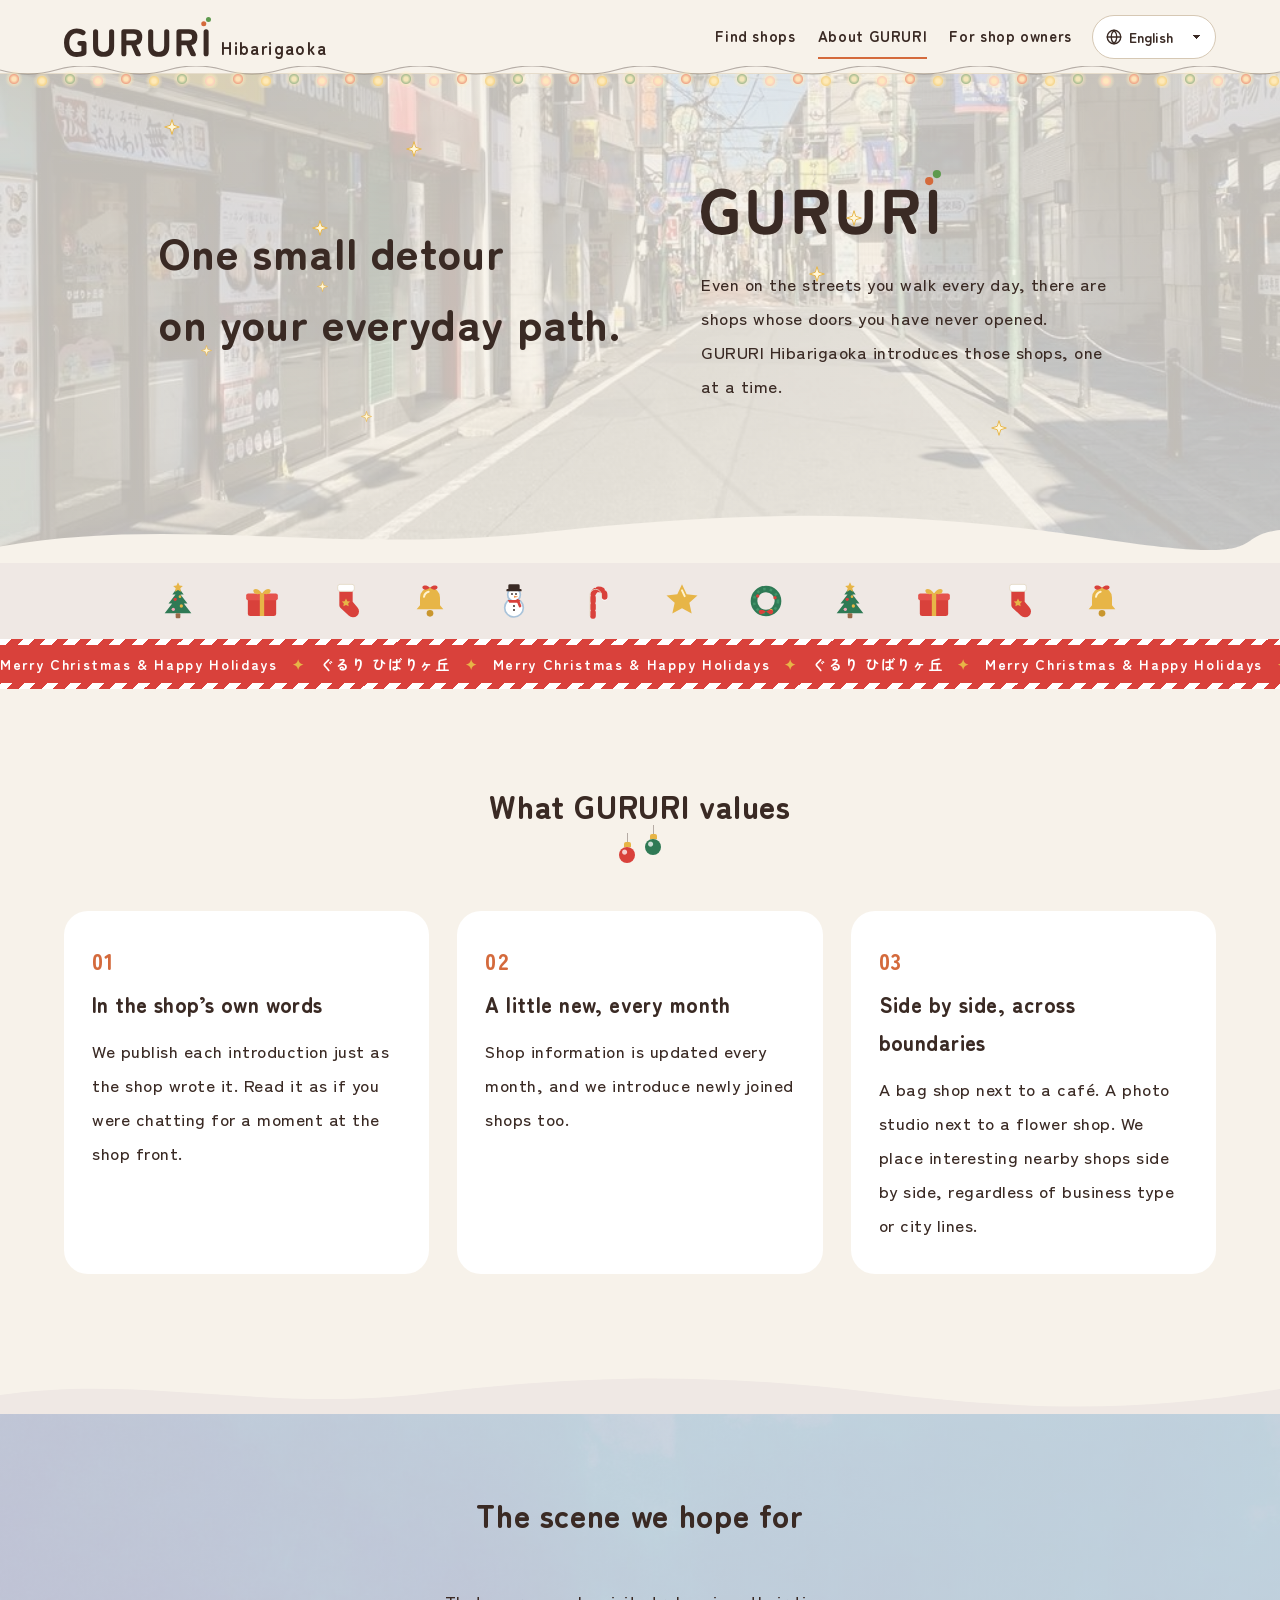
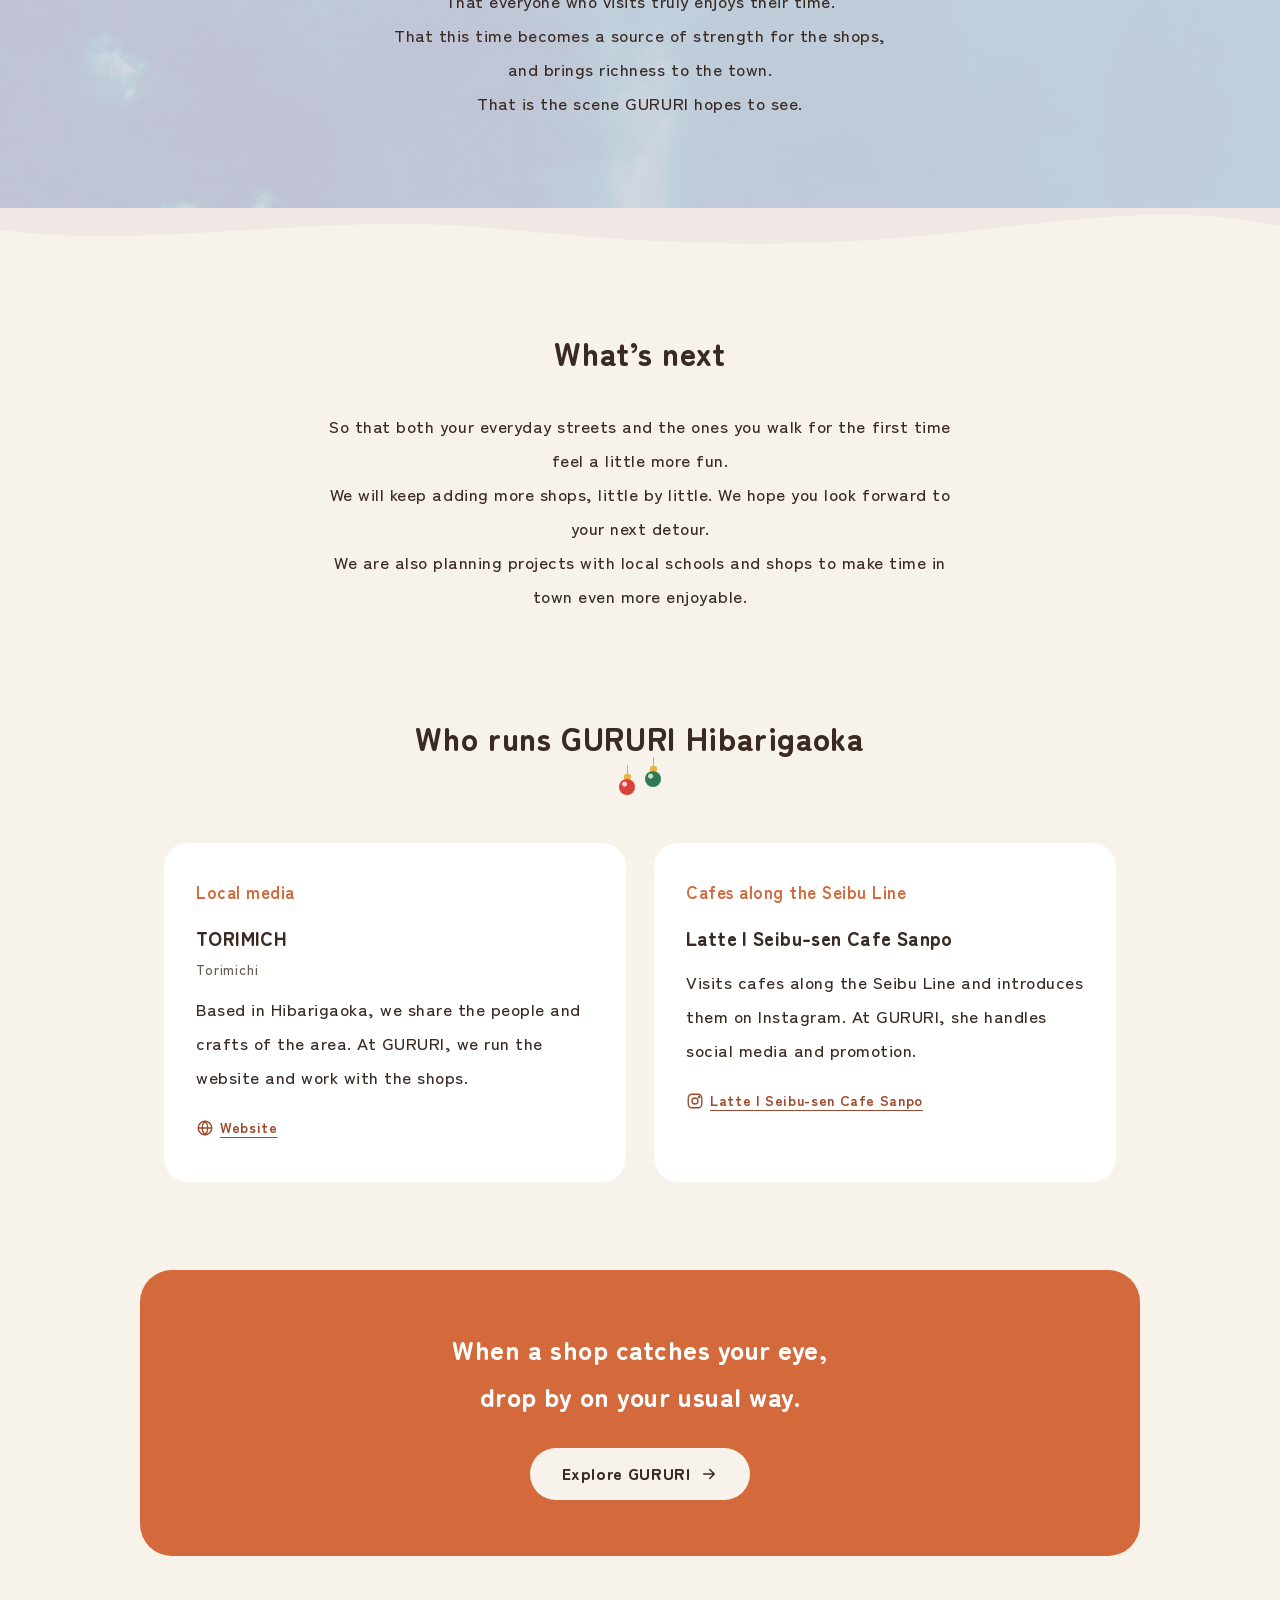
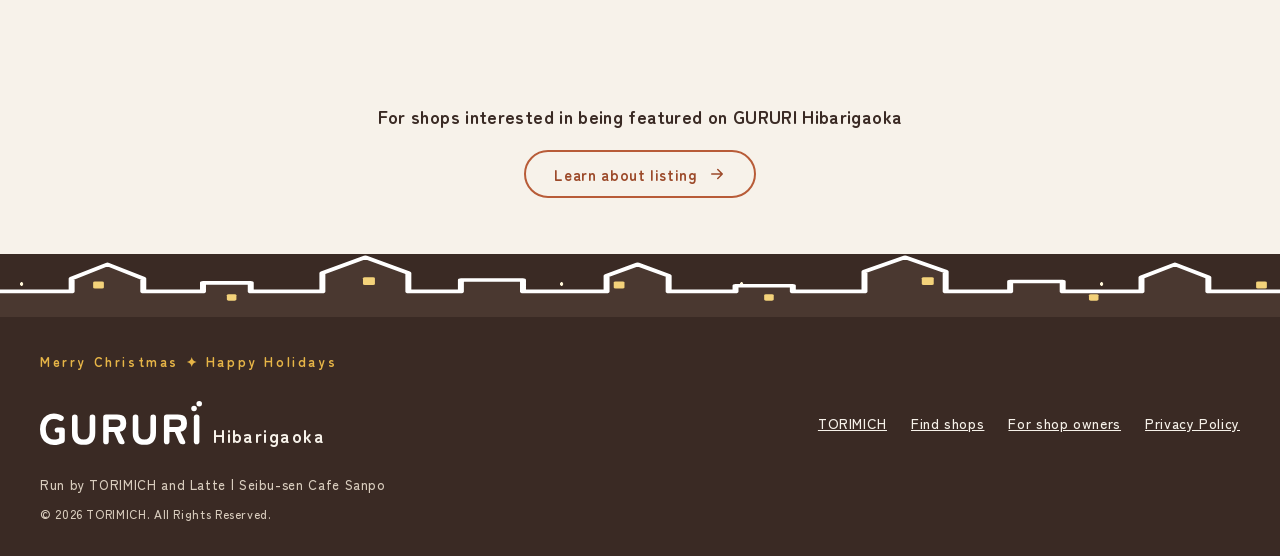
==== concept.html @ f91e66fd "Add files via upload" ====
<!doctype html>
<html lang="ja">
<head>
  <!-- Google tag (gtag.js) -->
<script async src="https://www.googletagmanager.com/gtag/js?id=G-QMFMTQ6WGR"></script>
<script>
  window.dataLayer = window.dataLayer || [];
  function gtag(){dataLayer.push(arguments);}
  gtag('js', new Date());
  gtag('config', 'G-QMFMTQ6WGR');
</script>
<meta charset="utf-8">
<meta name="viewport" content="width=device-width, initial-scale=1">
<title>ぐるりについて｜ぐるり ひばりヶ丘</title>
<meta name="description" content="毎日通る道にも、まだ扉を開けたことのないお店があります。ぐるりは、そんなお店をひとつずつ紹介しているページです。">
<meta property="og:title" content="ぐるりについて｜ぐるり ひばりヶ丘">
<meta property="og:description" content="毎日通る道にも、まだ扉を開けたことのないお店があります。ぐるりは、そんなお店をひとつずつ紹介しているページです。">
<meta property="og:type" content="website">
<link rel="canonical" href="https://gururi.torimich.com/concept.html">
<meta property="og:url" content="https://gururi.torimich.com/concept.html">
<meta property="og:site_name" content="ぐるり ひばりヶ丘">
<link rel="icon" href="favicon.ico" sizes="any">
<link rel="icon" href="assets/icons/icon.svg" type="image/svg+xml">
<link rel="apple-touch-icon" href="apple-touch-icon.png">
<link rel="manifest" href="site.webmanifest">
<meta name="theme-color" content="#F7F2EA">
<meta name="apple-mobile-web-app-title" content="ぐるり">
<link rel="preconnect" href="https://fonts.googleapis.com">
<link rel="preconnect" href="https://fonts.gstatic.com" crossorigin>
<link rel="stylesheet" href="https://fonts.googleapis.com/css2?family=Zen+Maru+Gothic:wght@500;700;900&family=Zen+Kaku+Gothic+New:wght@400;500;700&display=swap">
<link rel="stylesheet" href="style.css?v=20261123f">
<link rel="stylesheet" href="season.css?v=20261123f">
</head>
<body data-page="concept">

<header class="hd">
<div class="hd-in">
<a class="brand" href="index.html"><img src="assets/logo.svg" data-logo="color" alt="ぐるり ひばりヶ丘" data-i18n-alt="brand" width="84" height="40"><span class="brand-area" aria-hidden="true" data-i18n="brand.area">ひばりヶ丘</span></a>
<nav class="nav" aria-label="ぐるりのメニュー" data-i18n-aria="nav.menu">
<a href="index.html" data-i18n="nav.shops">お店をさがす</a>
<a href="concept.html" aria-current="page" data-i18n="nav.about">ぐるりについて</a>
<a href="#" data-link="wazanohito" data-waza data-i18n="nav.waza">わざのひと</a>
<a href="join.html" data-i18n="nav.join">掲載について</a>
</nav>
<label class="lang"><svg viewBox="0 0 24 24" fill="none" stroke="currentColor" stroke-width="1.8" stroke-linecap="round" stroke-linejoin="round" aria-hidden="true"><circle cx="12" cy="12" r="9"/><path d="M3 12h18M12 3c2.5 2.6 3.8 5.6 3.8 9s-1.3 6.4-3.8 9c-2.5-2.6-3.8-5.6-3.8-9S9.5 5.6 12 3z"/></svg><span class="sr-only" data-i18n="lang.label">言語</span><select class="lang-select"><option value="ja">日本語</option></select></label>
</div>
</header>

<main>
<section class="c-hero" aria-labelledby="c-hero-title">
<div class="c-hero-in">
<h1 id="c-hero-title" class="vert vert-sp" data-i18n="c.hero">いつもの道に、<br>寄り道をひとつ。</h1>
<div class="c-lead">
<img src="assets/logo.svg" data-logo="color" alt="ぐるり ひばりヶ丘" data-i18n-alt="brand" width="240" height="115">
<p data-i18n="c.lead1">毎日通る道にも、<wbr>まだ扉を開けたことのない<wbr>お店があります。</p>
<p data-i18n="c.lead2"><span class="nw">ぐるり ひばりヶ丘は、</span><wbr>そんなお店を<wbr>ひとつずつ<wbr>紹介している<wbr>ページです。</p>
</div>
</div>
<svg class="hills" aria-hidden="true" viewBox="0 0 1440 160" preserveAspectRatio="none"><path d="M0,138 C200,96 380,150 620,118 S1040,92 1240,128 1380,124 1440,116 L1440,160 L0,160 Z" fill="#F7F2EA"/></svg>
</section>

<div class="strip" aria-hidden="true"><div>
<svg viewBox="0 0 24 24" fill="none" stroke="#9C7F6B" stroke-width="1.3" stroke-linecap="round" stroke-linejoin="round"><path d="M4 11.5C4 7.5 7.6 5 12 5s8 2.5 8 6.5c0 1.1-.7 2-1.6 2.3V19H5.6v-5.2C4.7 13.5 4 12.6 4 11.5z"/></svg>
<svg viewBox="0 0 24 24" fill="none" stroke="#9C7F6B" stroke-width="1.3" stroke-linecap="round" stroke-linejoin="round"><path d="M4 10h12v4a5 5 0 0 1-5 5H9a5 5 0 0 1-5-5z"/><path d="M16 11h1.5a2.5 2.5 0 0 1 0 5H16"/></svg>
<svg viewBox="0 0 24 24" fill="none" stroke="#9C7F6B" stroke-width="1.3" stroke-linecap="round" stroke-linejoin="round"><path d="M5 9h14l-1.2 11H6.2z"/><path d="M9 9V7a3 3 0 0 1 6 0v2"/></svg>
<svg viewBox="0 0 24 24" fill="none" stroke="#9C7F6B" stroke-width="1.3" stroke-linecap="round" stroke-linejoin="round"><circle cx="12" cy="9" r="2.2"/><path d="M12 11.3V21"/><path d="M12 17c-1.8-.2-3.2-1.2-3.6-2.6 1.8 0 3.2.9 3.6 2.6z"/></svg>
<svg viewBox="0 0 24 24" fill="none" stroke="#9C7F6B" stroke-width="1.3" stroke-linecap="round" stroke-linejoin="round"><path d="M3.5 11h17c0 4.4-3.8 8-8.5 8s-8.5-3.6-8.5-8z"/><path d="M9 21h6"/></svg>
<svg viewBox="0 0 24 24" fill="none" stroke="#9C7F6B" stroke-width="1.3" stroke-linecap="round" stroke-linejoin="round"><rect x="3" y="7.5" width="18" height="12" rx="3"/><circle cx="12" cy="13.5" r="3.5"/></svg>
<svg viewBox="0 0 24 24" fill="none" stroke="#9C7F6B" stroke-width="1.3" stroke-linecap="round" stroke-linejoin="round"><path d="M14 4l6 6-9 9H5v-6z"/><path d="M12 6l6 6"/></svg>
<svg viewBox="0 0 24 24" fill="none" stroke="#9C7F6B" stroke-width="1.3" stroke-linecap="round" stroke-linejoin="round"><path d="M4 11l8-7 8 7v9H4z"/><path d="M10 20v-5h4v5"/></svg>
<svg viewBox="0 0 24 24" fill="none" stroke="#9C7F6B" stroke-width="1.3" stroke-linecap="round" stroke-linejoin="round"><path d="M4 11.5C4 7.5 7.6 5 12 5s8 2.5 8 6.5c0 1.1-.7 2-1.6 2.3V19H5.6v-5.2C4.7 13.5 4 12.6 4 11.5z"/></svg>
<svg viewBox="0 0 24 24" fill="none" stroke="#9C7F6B" stroke-width="1.3" stroke-linecap="round" stroke-linejoin="round"><path d="M4 10h12v4a5 5 0 0 1-5 5H9a5 5 0 0 1-5-5z"/><path d="M16 11h1.5a2.5 2.5 0 0 1 0 5H16"/></svg>
<svg viewBox="0 0 24 24" fill="none" stroke="#9C7F6B" stroke-width="1.3" stroke-linecap="round" stroke-linejoin="round"><path d="M5 9h14l-1.2 11H6.2z"/><path d="M9 9V7a3 3 0 0 1 6 0v2"/></svg>
<svg viewBox="0 0 24 24" fill="none" stroke="#9C7F6B" stroke-width="1.3" stroke-linecap="round" stroke-linejoin="round"><circle cx="12" cy="9" r="2.2"/><path d="M12 11.3V21"/></svg>
</div></div>

<section class="values" aria-labelledby="values-title">
<h2 id="values-title" class="sec-title" data-i18n="c.values">ぐるりが<wbr>大切にしていること</h2>
<p class="dots" aria-hidden="true"><span style="background:#D46A3C"></span><span style="background:#5E9A4E;margin-top:-8px"></span></p>
<div class="vgrid">
<article class="vcard">
<div class="vcard-body"><b class="vnum">01</b><h3 data-i18n="v1.h">お店の方の言葉で</h3><p data-i18n="v1.p">紹介文は、<wbr>お店の方からいただいた<wbr>言葉をそのまま<wbr>載せています。<wbr>店先で<wbr>少しお話を<wbr>聞くような<wbr>気持ちで、<wbr>読んでみてください。</p></div>
</article>
<article class="vcard">
<div class="vcard-body"><b class="vnum">02</b><h3 data-i18n="v2.h">毎月、すこしずつ新しく</h3><p data-i18n="v2.p">お店の情報は<wbr>毎月更新し、<wbr>あたらしく<wbr>加わったお店も<wbr>ご紹介しています。</p></div>
</article>
<article class="vcard">
<div class="vcard-body"><b class="vnum">03</b><h3 data-i18n="v3.h">垣根をこえて、となりに</h3><p data-i18n="v3.p">カフェのとなりに、<wbr>かばん屋さん。<br>花屋さんのとなりに、<wbr>フォトスタジオ。<br>業種や市の<wbr>境目にとらわれず、<br>近くの気になるお店を<wbr>並べています。</p></div>
</article>
</div>
</section>

<svg class="wave" aria-hidden="true" viewBox="0 0 1440 60" preserveAspectRatio="none"><path d="M0,34 C160,6 300,58 480,32 S800,4 980,30 1280,58 1440,26 L1440,60 L0,60 Z" fill="#EFE8E4"/></svg>
<section class="view" aria-labelledby="view-title">
<div class="view-in">
<div class="view-tx vert vert-sp">
<p data-i18n="view.p1">訪れた方が、<wbr>心から楽しんでくださること。</p>
<p data-i18n="view.p2">その時間が、<wbr>お店の力になり、</p>
<p data-i18n="view.p3">まちの潤いに<wbr>つながっていくこと。</p>
<p data-i18n="view.p4">ぐるりが<wbr>目指しているのは、<wbr>そんな景色です。</p>
</div>
<h2 id="view-title" class="vert vert-sp" data-i18n="view.h">目指している景色</h2>
</div>
</section>
<svg class="wave" aria-hidden="true" viewBox="0 0 1440 60" preserveAspectRatio="none" style="background:#EFE8E4"><path d="M0,30 C180,58 360,4 560,28 S900,58 1100,30 1340,4 1440,24 L1440,60 L0,60 Z" fill="#F7F2EA"/></svg>

<section class="next" aria-labelledby="next-title">
<h2 id="next-title" class="sec-title" data-i18n="next.h">これから</h2>
<div class="next-tx">
<p data-i18n="next.p1">いつもの道も、<wbr>はじめての道も、<wbr>ちょっと<wbr>楽しくなるように。</p>
<p data-i18n="next.p2">載っているお店は、<wbr>これからも<wbr>少しずつ<wbr>増えていきます。<wbr>次の寄り道を、<wbr>楽しみに<wbr>していてください。</p>
<p data-i18n="next.p3">地域の学校や<wbr>お店と一緒に、<wbr>まちで過ごす時間が<wbr>もっと楽しくなる<wbr>企画も<wbr>考えています。</p>
</div>
</section>

<section class="team" aria-labelledby="team-title">
<h2 id="team-title" class="sec-title" data-i18n="team.h"><span class="nw">ぐるり ひばりヶ丘の</span><span class="nw">運営者</span></h2>
<p class="dots" aria-hidden="true"><span style="background:#D46A3C"></span><span style="background:#5E9A4E;margin-top:-8px"></span></p>
<div class="tgrid">
<article class="tcard">
<div class="t-body">
<p class="t-role" data-i18n="team.t.role">地域メディア</p>
<h3><span data-i18n="team.t.name">TORIMICH</span><span class="t-sub" data-i18n="team.t.sub">通り道</span></h3>
<p data-i18n="team.t.p">ひばりヶ丘を<wbr>拠点に、<wbr>地域の人と技を<wbr>伝えています。<wbr>ぐるりでは、<wbr>ウェブページの運営と<wbr>お店とのやりとりを<wbr>担当しています。</p>
<a class="t-link" href="#" data-link="torimichHome" target="_blank" rel="noopener"><svg viewBox="0 0 24 24" fill="none" stroke="currentColor" stroke-width="1.8" stroke-linecap="round" stroke-linejoin="round" aria-hidden="true"><circle cx="12" cy="12" r="9"/><path d="M3 12h18M12 3c2.5 2.6 3.8 5.6 3.8 9s-1.3 6.4-3.8 9c-2.5-2.6-3.8-5.6-3.8-9S9.5 5.6 12 3z"/></svg><span data-i18n="team.t.link">ウェブサイト</span></a>
</div>
</article>
<article class="tcard">
<div class="t-body">
<p class="t-role" data-i18n="team.l.role">西武線沿線のカフェ紹介</p>
<h3 data-i18n="team.l.name"><span class="nw">ラテさん｜</span><span class="nw">西武線カフェさんぽ</span></h3>
<p data-i18n="team.l.p">西武線沿線の<wbr>カフェを巡り、<wbr>Instagramで<wbr>紹介しています。<wbr>ぐるりでは、<wbr>SNSの運用と<wbr>広告を<wbr>担当しています。</p>
<a class="t-link" href="#" data-link="latteInstagram" target="_blank" rel="noopener"><svg viewBox="0 0 24 24" fill="none" stroke="currentColor" stroke-width="1.8" stroke-linecap="round" stroke-linejoin="round" aria-hidden="true"><rect x="3" y="3" width="18" height="18" rx="5"/><circle cx="12" cy="12" r="4"/><circle cx="17.5" cy="6.5" r=".8" fill="currentColor"/></svg><span data-i18n="team.l.link">ラテさん｜西武線カフェさんぽ</span></a>
</div>
</article>
</div>
</section>

<section class="cta" aria-labelledby="cta-title">
<div class="cta-in">
<h2 id="cta-title" data-i18n="cta.h">気になるお店が<wbr>見つかったら、<br>いつもの道の途中で、<wbr><span class="nw">ふらりと寄ってみてください。</span></h2>
<a class="btn btn-kinari" href="index.html"><span data-i18n="cta.btn">ぐるりを見る</span><svg viewBox="0 0 24 24" fill="none" stroke="currentColor" stroke-width="2" stroke-linecap="round" stroke-linejoin="round" aria-hidden="true"><path d="M5 12h14M13 6l6 6-6 6"/></svg></a>
</div>
</section>

<section class="band-waza solo" data-waza aria-labelledby="waza-title">
<div class="waza">
<div class="waza-ic"><img src="assets/wazanohito.png" alt="わざのひと" data-i18n-alt="nav.waza" width="120" height="120"></div>
<div class="waza-tx">
<h2 id="waza-title" data-i18n="waza.title">人と技に<wbr>目を向けたページ<br>わざのひと</h2>
<p data-i18n="waza.p">ぐるりは、<wbr>人と地域に<wbr>目を向けたページです。<wbr>人と技に<wbr><span class="nw">目を向けたページが、</span><wbr><span class="nw">「わざのひと」です。</span><wbr>ひとつの技に<wbr>向き合っている<wbr>方たちを、<wbr>その技とともに<wbr>紹介しています。</p>
</div>
<a class="btn" href="#" data-link="wazanohito"><span data-i18n="waza.btn">わざのひとを見る</span><svg viewBox="0 0 24 24" fill="none" stroke="currentColor" stroke-width="2" stroke-linecap="round" stroke-linejoin="round" aria-hidden="true"><path d="M5 12h14M13 6l6 6-6 6"/></svg></a>
</div>
</section>

<section class="spa" id="sp-a" aria-labelledby="sp-a-title" hidden></section>
<section class="join" aria-labelledby="join-title">
<h2 id="join-title" data-i18n="join.title"><span class="nw">ぐるり ひばりヶ丘への</span><span class="nw">掲載をご希望の</span><span class="nw">お店の方へ</span></h2>
<a class="btn btn-line" href="join.html"><span data-i18n="join.btn">掲載について見る</span><svg viewBox="0 0 24 24" fill="none" stroke="currentColor" stroke-width="2" stroke-linecap="round" stroke-linejoin="round" aria-hidden="true"><path d="M5 12h14M13 6l6 6-6 6"/></svg></a>
</section>
</main>

<footer class="ft">
<div class="ft-in">
<a class="ft-brand" href="#" data-totop aria-label="ページのいちばん上へ戻る" data-i18n-aria="ft.totop"><img src="assets/logo-white.svg" data-logo="white" alt="ぐるり ひばりヶ丘" data-i18n-alt="brand" width="92" height="44"><span class="brand-area" aria-hidden="true" data-i18n="brand.area">ひばりヶ丘</span></a>
<nav aria-label="フッター" data-i18n-aria="nav.footer">
<a href="#" data-link="torimichHome" data-i18n="nav.torimich">通り道（TORIMICH）</a>
<a href="index.html" data-i18n="nav.shops">お店をさがす</a>
<a href="join.html" data-i18n="nav.join">掲載について</a>
<a href="privacy.html" data-i18n="nav.privacy">プライバシーポリシー</a>
</nav>
</div>
<p class="ft-op" data-i18n="ft.op">運営：<span class="nw">TORIMICH（通り道）</span>・<span class="nw">ラテさん｜</span><span class="nw">西武線カフェさんぽ</span></p>
<small>© 2026 TORIMICH. All Rights Reserved.</small>
</footer>

<script src="config.js?v=20261123f"></script>
<script src="i18n.js?v=20261123f"></script>
<script src="app.js?v=20261123f"></script>
<script src="season.js?v=20261123f"></script>
</body>
</html>
---- style.css ----
:root{
  --ink:#3A2A24; --sub:#6B5A50; --kinari:#F7F2EA; --beige:#EFE8E4; --line:#E6DCCB;
  --orange:#D46A3C; --green:#5E9A4E; --terra:#B85C38; --terra-dk:#9C4A2A;
  --mint:#E2EEDC; --sky:#CFE3EE;
  --maru:'Zen Maru Gothic','Hiragino Maru Gothic ProN',sans-serif;
  --kaku:'Zen Kaku Gothic New','Hiragino Kaku Gothic ProN','Yu Gothic',sans-serif;
}
*{box-sizing:border-box}
body{margin:0;background:var(--kinari);color:var(--ink);font-family:var(--kaku);line-height:1.8;letter-spacing:.04em;-webkit-font-smoothing:antialiased}
img,svg{display:block}
a{color:var(--terra-dk)}a:hover{color:#7A3A20}
a:focus-visible,button:focus-visible{outline:3px solid var(--green);outline-offset:2px}
h1,h2,h3{font-family:var(--maru);font-weight:900;margin:0}
p{margin:0}

/* header */
.hd{border-bottom:1px solid var(--line);background:var(--kinari)}
.hd-in{max-width:1200px;margin:0 auto;padding:14px 24px;display:flex;flex-wrap:wrap;align-items:center;justify-content:space-between;gap:12px 24px}
.brand{display:flex;align-items:center;gap:12px;text-decoration:none}
.brand img{height:40px;width:auto}
.brand span{font-family:var(--maru);font-size:12px;font-weight:700;color:var(--sub);letter-spacing:.12em}
.nav{display:flex;flex-wrap:wrap;gap:4px 22px;font-family:var(--maru);font-weight:700;font-size:15px}
.nav a{color:var(--ink);text-decoration:none;padding:8px 0;border-bottom:2px solid transparent}
.nav a[aria-current="page"]{border-bottom-color:var(--orange)}

/* buttons */
.btn{display:inline-flex;align-items:center;gap:10px;min-height:48px;padding:0 28px;border-radius:999px;background:var(--terra);color:#fff;text-decoration:none;font-family:var(--maru);font-weight:700;font-size:15px}
.btn:hover{background:var(--terra-dk);color:#fff}
.btn-line{background:transparent;border:2px solid var(--terra);color:var(--terra-dk)}
.btn-line:hover{background:var(--terra);color:#fff}
.btn svg{width:18px;height:18px}

/* hero tiles (list page) */
.hero{position:relative}
.tiles{display:grid;grid-template-columns:repeat(3,minmax(0,1fr))}
.tile{aspect-ratio:4/3;display:flex;align-items:center;justify-content:center;position:relative;overflow:hidden}
.tile svg{width:40%;height:auto}
.tile-layer{position:absolute;inset:0;display:flex;align-items:center;justify-content:center;opacity:0;transform:scale(1.05);transition:opacity .9s ease,transform 1.8s ease}
.tile-layer.is-on{opacity:1;transform:scale(1)}
.tile-layer img{width:100%;height:100%;object-fit:cover}
@media (prefers-reduced-motion:reduce){.tile-layer{transition:none;transform:none}}
.hero-copy{position:absolute;inset:0;display:flex;align-items:center;justify-content:center;padding:16px;pointer-events:none}
.hero-copy h1{background:rgba(247,242,234,.72);-webkit-backdrop-filter:blur(2px);backdrop-filter:blur(2px);font-size:clamp(20px,3vw,40px);line-height:1.5;letter-spacing:.1em;padding:.55em 1.1em;border-radius:999px;text-align:center}

/* icon strip */
.strip{background:var(--beige);padding:18px 0;overflow:hidden}
.strip div{display:flex;justify-content:center;gap:44px;opacity:.75}
.strip svg{width:40px;height:40px;flex:0 0 auto}

/* waves */
.wave{display:block;width:100%;height:44px}

/* intro */
.intro{max-width:1040px;margin:0 auto;padding:96px 24px 80px;display:flex;flex-wrap:wrap;gap:40px 72px;align-items:flex-start;justify-content:center}
.vert{writing-mode:vertical-rl}
.intro h2{height:330px;font-size:34px;line-height:1.7;letter-spacing:.18em}
.intro-body{flex:1 1 380px;min-width:0;max-width:520px;font-size:16px;line-height:2.2}
.intro-body > p:nth-last-of-type(2){margin-bottom:28px}
.intro-body > p.intro-more{margin-bottom:0}

/* shop list */
.shops{background:var(--beige);padding:48px 24px 96px}
.wrap{max-width:1200px;margin:0 auto}
.shops-hd{display:flex;flex-wrap:wrap;align-items:baseline;justify-content:space-between;gap:8px 24px;margin-bottom:24px}
.shops-hd h2{font-size:32px;letter-spacing:.12em}
.count{font-size:14px;color:var(--sub)}
.chips{display:flex;flex-wrap:wrap;gap:10px;margin-bottom:12px}
.chips+.chips{margin-bottom:36px}
.chip{min-height:44px;padding:0 20px;border-radius:999px;font-family:inherit;font-size:14px;font-weight:700;letter-spacing:.06em;cursor:pointer;border:2px solid #D6C8B4;background:#fff;color:var(--ink)}
.chip[aria-pressed="true"]{border-color:var(--ink);background:var(--ink);color:#fff}
.grid{display:grid;grid-template-columns:repeat(auto-fill,minmax(300px,1fr));gap:28px}
.card{background:#fff;border-radius:20px;overflow:hidden;display:flex;flex-direction:column}
.card-pic{aspect-ratio:4/5;display:flex;align-items:center;justify-content:center;overflow:hidden;position:relative}
.card-pic img{width:100%;height:100%;object-fit:cover}
.card-pic .slide{position:absolute;inset:0;opacity:0;transform:scale(1);transition:none}
.card-pic .slide.is-prev{opacity:1;z-index:1;transform:scale(1.04);transition:none}
.card-pic .slide.is-on{opacity:1;z-index:2;transform:scale(1.04);transition:opacity .9s ease,transform 4.5s linear}
@media (prefers-reduced-motion:reduce){.card-pic .slide,.card-pic .slide.is-on,.card-pic .slide.is-prev{transform:none;transition:none}}
.card-pic svg{width:88px;height:88px}
.card-body{padding:22px 24px 24px;display:flex;flex-direction:column;gap:10px;flex-grow:1}
.meta{font-size:13px;font-weight:700;color:var(--sub);letter-spacing:.08em}
.map-link{display:inline-flex;align-items:center;gap:2px;color:var(--terra-dk);text-decoration:underline;text-decoration-thickness:1px;text-underline-offset:4px;padding:6px 2px;margin:-6px 0}
.map-link:hover{color:#7A3A20;text-decoration-thickness:2px}
.map-link svg{width:14px;height:14px;flex:0 0 auto}
.card h3{font-size:22px;line-height:1.45;letter-spacing:.06em}
.subname{margin-top:-6px;font-size:13px;color:var(--sub)}
.text{margin-top:4px;font-size:15px;line-height:1.95;white-space:pre-line}
.info{margin:6px 0 0;padding:14px 16px;list-style:none;background:var(--kinari);border-radius:12px;font-size:14px;line-height:1.8}
.tag{display:inline-block;font-size:13px;font-weight:700;padding:2px 12px;border-radius:999px;border:1px solid var(--terra-dk);color:var(--terra-dk);align-self:flex-start}
.links{margin-top:auto;padding-top:12px;border-top:1px dashed var(--line);display:flex;flex-direction:column}
.links a{display:flex;align-items:center;justify-content:space-between;min-height:44px;text-decoration:none;font-weight:700;font-size:14px}
.links svg{width:18px;height:18px}
.empty,.loading{margin-top:24px;text-align:center;font-size:15px;color:var(--sub)}

/* bands */
.band-ig{background:var(--mint);padding:56px 24px 72px;text-align:center}
.band-ig h2{font-size:26px;letter-spacing:.1em;margin-bottom:16px}
.band-ig p{font-size:16px}
.band-ig p:last-of-type{margin-bottom:28px}
.band-waza{background:var(--mint);padding:0 24px 80px}
.band-waza.solo{padding:64px 24px}
.waza{max-width:1000px;margin:0 auto;background:#fff;border-radius:28px;padding:40px;display:flex;flex-wrap:wrap;gap:24px 40px;align-items:center}
.waza-ic{width:120px;height:120px;border-radius:50%;background:var(--kinari);display:flex;align-items:center;justify-content:center;flex:0 0 auto}
.waza-ic{overflow:hidden}
.waza-ic img{width:100%;height:100%;object-fit:cover}
.waza-tx{flex:1 1 360px;min-width:0}
.waza h2{font-size:22px;letter-spacing:.08em;margin-bottom:10px}
.waza p{font-size:15px}
.join{padding:56px 24px;text-align:center}
.join h2{font-family:var(--maru);font-weight:700;font-size:18px;letter-spacing:.08em;margin-bottom:18px}

/* footer */
.ft{background:var(--ink);color:var(--kinari);padding:48px 24px 32px}
.ft-in{max-width:1200px;margin:0 auto;display:flex;flex-wrap:wrap;gap:24px 48px;align-items:center;justify-content:space-between}
.ft img{height:44px;width:auto}
.ft nav{display:flex;flex-wrap:wrap;gap:8px 24px;font-size:14px}
.ft a{color:var(--kinari)}
.ft small{display:block;max-width:1200px;margin:28px auto 0;font-size:12px;color:#D9CDBE}

/* concept page */
.c-hero{position:relative;overflow:hidden;background:linear-gradient(rgba(247,242,234,.78),rgba(247,242,234,.78)),url("assets/bg/concept-hero.jpg?v=2") center 55%/cover no-repeat,var(--kinari)}
.cloud{position:absolute;border-radius:999px;background:var(--kinari);opacity:.85}
.c-hero-in{position:relative;max-width:1100px;margin:0 auto;padding:96px 24px 40px;display:flex;flex-wrap:wrap;gap:40px 80px;align-items:center;justify-content:center}
.c-hero h1{height:480px;font-size:46px;line-height:1.6;letter-spacing:.2em}
.c-lead{flex:0 1 420px;min-width:0}
.c-lead img{width:240px;height:auto;margin-bottom:32px}
.c-lead p{font-size:17px;line-height:2.2}
.hills{display:block;width:100%;height:120px}
.values{max-width:1200px;margin:0 auto;padding:88px 24px 96px}
.sec-title{text-align:center;font-size:32px;letter-spacing:.12em}
.dots{margin:12px 0 48px;display:flex;justify-content:center;gap:10px}
.dots span{width:12px;height:12px;border-radius:50%}
.vgrid{display:grid;grid-template-columns:repeat(auto-fit,minmax(280px,1fr));gap:28px}
.vcard{background:#fff;border-radius:24px;overflow:hidden}
.vcard-top{aspect-ratio:16/9;display:flex;align-items:center;justify-content:center;position:relative}
.vcard-top b{position:absolute;top:16px;left:20px;font-family:var(--maru);font-weight:900;font-size:28px}
.vcard-top svg{width:84px;height:84px}
.vcard-body{padding:30px 28px 32px}
.vnum{display:block;font-family:var(--maru);font-weight:900;font-size:22px;color:var(--orange);letter-spacing:.06em;margin-bottom:6px}
.vcard h3{font-size:21px;letter-spacing:.08em;margin-bottom:10px}
.vcard p{font-size:15px;line-height:2}
.view{background:linear-gradient(rgba(239,232,228,.8),rgba(239,232,228,.8)),url("assets/bg/concept-view.jpg") center/cover no-repeat,var(--beige);padding:72px 24px 88px;position:relative;overflow:hidden}
.blob{position:absolute;border-radius:50%;background:var(--kinari)}
.view-in{position:relative;max-width:960px;margin:0 auto;display:flex;flex-wrap:wrap-reverse;gap:40px 72px;align-items:flex-start;justify-content:center}
.view-tx{height:480px;font-size:18px;line-height:2.4;letter-spacing:.16em}
.view-tx p:last-child{margin-right:1.2em}
.view h2{height:480px;font-size:32px;letter-spacing:.24em}
.next{max-width:1100px;margin:0 auto;padding:72px 24px 88px}
.route{max-width:820px;margin:32px auto 36px;display:flex;align-items:center}
.stop{display:flex;flex-direction:column;align-items:center;gap:10px;flex:0 0 auto;font-family:var(--maru)}
.stop-start{width:36px;height:36px;border-radius:50%;background:var(--orange);border:6px solid #F3D3C2}
.dash{flex:1 1 auto;height:0;border-top:4px dashed var(--green);margin:0 12px 34px}
.dash.fade{border-top-color:#C9D9C0}
.mid{width:18px;height:18px;border-radius:50%;background:var(--green);margin-bottom:34px;flex:0 0 auto}
.stop-end{width:18px;height:18px;border-radius:50%;border:3px solid var(--green);background:var(--kinari)}
.next-tx{max-width:640px;margin:28px auto 0;text-align:center;font-size:16px;line-height:2.2}
.cta{padding:0 24px 88px}
.cta-in{max-width:1000px;margin:0 auto;background:var(--orange);border-radius:32px;padding:56px 32px;text-align:center;color:#fff}
.cta h2{font-size:26px;line-height:1.8;letter-spacing:.1em;margin-bottom:28px}
.btn-kinari{background:var(--kinari);color:var(--ink);font-weight:900;font-size:16px;min-height:52px;padding:0 32px}
.btn-kinari:hover{background:#fff;color:var(--ink)}

@media (max-width:720px){
  .tiles{grid-template-columns:repeat(2,minmax(0,1fr))}
  .hero-copy h1{font-size:17px;letter-spacing:.06em;white-space:nowrap;padding:.7em 1.3em}
  .vert-sp{writing-mode:horizontal-tb;height:auto !important}
  .c-hero h1{font-size:30px}
  .intro{padding-top:56px}
  .route .stop span:last-child{font-size:13px}
  .waza{padding:28px}
}

/* language switcher */
.sr-only{position:absolute;width:1px;height:1px;padding:0;margin:-1px;overflow:hidden;clip:rect(0,0,0,0);white-space:nowrap;border:0}
.lang{position:relative;display:inline-flex;align-items:center;gap:6px;min-height:44px;padding:0 14px 0 12px;border:1.5px solid #D6C8B4;border-radius:999px;background:#fff;color:var(--ink);cursor:pointer}
.lang svg{width:18px;height:18px;flex:0 0 auto;pointer-events:none}
.lang-select{appearance:none;-webkit-appearance:none;border:0;background:transparent;font-family:var(--maru);font-weight:700;font-size:14px;color:var(--ink);padding:10px 16px 10px 0;cursor:pointer;background-image:linear-gradient(45deg,transparent 50%,currentColor 50%),linear-gradient(135deg,currentColor 50%,transparent 50%);background-position:right 4px center,right 0 center;background-size:4px 4px,4px 4px;background-repeat:no-repeat}
.lang-select:focus{outline:none}
.lang:focus-within{outline:3px solid var(--green);outline-offset:2px}
.hd-in{gap:12px 20px}
.mt-note{margin:-12px 0 20px;font-size:13px;color:var(--sub)}

/* 日本語以外：縦書きをやめる・書体を各言語向けに */
html:not([lang="ja"]) .vert{writing-mode:horizontal-tb;height:auto !important}
html:not([lang="ja"]) .hero-copy h1{white-space:normal;letter-spacing:.03em}
html:not([lang="ja"]) h1,html:not([lang="ja"]) h2,html:not([lang="ja"]) h3{letter-spacing:.02em}
html:not([lang="ja"]) .view-in{flex-direction:column-reverse;align-items:center;text-align:center}
html:not([lang="ja"]) .view-tx p:last-child{margin-right:0}
html:not([lang="ja"]) .c-hero h1{max-width:520px;font-size:clamp(28px,4vw,44px)}
html:not([lang="ja"]) .intro h2{max-width:480px;font-size:28px}
html[lang="ko"]{--maru:'Apple SD Gothic Neo','Noto Sans KR','Malgun Gothic',sans-serif;--kaku:'Apple SD Gothic Neo','Noto Sans KR','Malgun Gothic',sans-serif}
html[lang="zh-Hant"]{--maru:'PingFang TC','Noto Sans TC','Microsoft JhengHei',sans-serif;--kaku:'PingFang TC','Noto Sans TC','Microsoft JhengHei',sans-serif}
.nav{margin-left:auto}

@media (max-width:720px){.lang{order:2;margin-left:auto}.nav{order:3;flex-basis:100%;margin-left:0}}
.origname{margin-top:-6px;font-size:13px;color:var(--sub);font-family:var(--kaku)}

/* 運営者 */
.team{max-width:1000px;margin:0 auto;padding:8px 24px 88px}
.tgrid{display:grid;grid-template-columns:repeat(auto-fit,minmax(300px,1fr));gap:28px}
.tcard{background:#fff;border-radius:24px;padding:32px 32px}
.t-body{flex:1 1 auto;min-width:0}
.t-role{margin:0 0 2px;font-size:13px;font-weight:700;color:var(--orange);letter-spacing:.08em}
.tcard h3{font-size:19px;letter-spacing:.06em;margin-bottom:10px}
.tcard p{font-size:15px;line-height:2;margin:0 0 12px}
.t-link{display:inline-flex;align-items:center;gap:6px;min-height:44px;font-size:14px;font-weight:700;text-decoration:underline;text-decoration-thickness:1px;text-underline-offset:4px}
.t-link svg{width:18px;height:18px}
.ft-op{max-width:1200px;margin:28px auto 0;font-size:13px;color:#D9CDBE}
.ft-op + small{margin-top:6px}
@media (max-width:720px){.tcard{text-align:center;padding:28px 24px}}
.t-sub{display:block;margin-top:2px;font-family:var(--kaku);font-size:13px;font-weight:500;color:var(--sub);letter-spacing:.06em}
.nw{display:inline-block;white-space:nowrap}

/* 海外の方の対応 */
.abroad-note{margin-top:2px;padding-left:10px;border-left:3px solid var(--line);font-size:13px;line-height:1.8;color:var(--sub);white-space:pre-line}

/* キーワード検索 */
.search{position:relative;max-width:560px;margin:4px 0 20px}
.search>svg{position:absolute;left:18px;top:50%;width:20px;height:20px;transform:translateY(-50%);color:var(--sub);pointer-events:none}
.search-in{width:100%;min-height:52px;padding:0 52px 0 50px;border:2px solid #D6C8B4;border-radius:999px;background:#fff;color:var(--ink);font-family:inherit;font-size:16px;letter-spacing:.04em;-webkit-appearance:none;appearance:none}
.search-in::placeholder{color:#9A8B80}
.search-in::-webkit-search-cancel-button{-webkit-appearance:none;display:none}
.search-in:focus{outline:none;border-color:var(--ink);box-shadow:0 0 0 3px rgba(94,154,78,.35)}
.search-x{position:absolute;right:6px;top:50%;width:44px;height:44px;transform:translateY(-50%);display:grid;place-items:center;border:0;border-radius:50%;background:none;color:var(--sub);cursor:pointer}
.search-x:hover{background:var(--kinari);color:var(--ink)}
.search-x svg{width:18px;height:18px}


/* プライバシーポリシー */
.pp{padding:56px 24px 96px}
.pp-in{max-width:760px;margin:0 auto}
.pp-lang{display:flex;gap:10px;margin:0 0 20px}
.pp-btn{min-height:44px;padding:0 20px;border-radius:999px;font-family:inherit;font-size:14px;font-weight:700;letter-spacing:.06em;cursor:pointer;border:2px solid #D6C8B4;background:#fff;color:var(--ink)}
.pp-btn[aria-pressed="true"]{border-color:var(--ink);background:var(--ink);color:#fff}
.pp-note{margin:0 0 24px;padding:14px 18px;border-radius:16px;background:#fff;font-size:14px;line-height:1.9;color:var(--sub)}
.pp-doc{background:#fff;border-radius:24px;padding:48px 48px 40px;font-family:var(--kaku);font-size:15px;line-height:2;color:var(--ink)}
.pp-doc .pp-title{font-family:var(--maru);font-size:28px;line-height:1.5;letter-spacing:.06em;margin:0 0 28px;padding-bottom:20px;border-bottom:2px solid var(--kinari)}
.pp-doc h2{font-family:var(--maru);font-size:20px;line-height:1.6;letter-spacing:.04em;margin:44px 0 12px;padding-left:14px;border-left:4px solid var(--orange)}
.pp-doc h3{font-family:var(--maru);font-size:16px;line-height:1.7;margin:28px 0 8px;color:var(--terra-dk)}
.pp-doc p{margin:0 0 14px}
.pp-doc ul{margin:0 0 16px;padding-left:1.4em}
.pp-doc li{margin:0 0 6px}
.pp-doc strong{font-weight:700;background:linear-gradient(transparent 62%,#F6DCC9 62%)}
.pp-doc a{color:var(--terra);text-decoration:underline;text-underline-offset:4px;word-break:break-all}
.pp-table{overflow-x:auto;margin:6px 0 18px;-webkit-overflow-scrolling:touch}
.pp-doc table{width:100%;min-width:560px;border-collapse:collapse;font-size:14px;line-height:1.8}
.pp-doc th,.pp-doc td{border:1px solid #E6DCCF;padding:10px 12px;text-align:left;vertical-align:top}
.pp-doc th{background:var(--kinari);font-weight:700}
@media (max-width:720px){.pp{padding:36px 16px 72px}.pp-doc{padding:28px 20px 24px;font-size:15px}.pp-doc .pp-title{font-size:22px}.pp-doc h2{font-size:18px;margin-top:36px}}


/* ぐるりクーポン */
.coupon-btn{display:flex;align-items:center;gap:10px;width:100%;min-height:52px;margin-top:4px;padding:10px 16px;border:2px solid var(--terra);border-radius:14px;background:#FDF5EF;color:var(--terra-dk);font-family:inherit;text-align:left;cursor:pointer}
.coupon-btn svg{width:24px;height:24px;flex:none}
.coupon-btn span{font-weight:700;font-size:14px;letter-spacing:.06em;white-space:nowrap}
.coupon-btn small{flex:1;min-width:0;font-size:13px;color:var(--ink);overflow:hidden;text-overflow:ellipsis;white-space:nowrap}
.coupon-btn:hover{background:#FBE9DD}
.coupon-btn:focus-visible{outline:3px solid rgba(94,154,78,.5);outline-offset:2px}
html.cp-lock,html.cp-lock body{overflow:hidden}
.cp-overlay{position:fixed;inset:0;z-index:100;display:flex;align-items:flex-start;justify-content:center;padding:24px 16px;overflow-y:auto;background:rgba(58,42,36,.6)}
.cp-overlay[hidden]{display:none}
.cp-sheet{position:relative;width:100%;max-width:440px;margin:auto 0;padding:20px;border-radius:28px;background:var(--kinari)}
.cp-close{position:absolute;top:10px;right:10px;z-index:2;width:44px;height:44px;display:grid;place-items:center;border:0;border-radius:50%;background:#fff;color:var(--ink);cursor:pointer}
.cp-close svg{width:20px;height:20px}
.cp-ticket{background:#fff;border-radius:20px;overflow:hidden;text-align:center}
.cp-head{display:flex;align-items:center;justify-content:center;gap:12px;padding:14px 56px 12px;background:var(--terra);color:#fff;font-family:var(--maru);font-weight:700;letter-spacing:.12em;font-size:14px}
.cp-head img{height:26px;width:auto}
.cp-main{padding:24px 22px 18px}
.cp-shop{margin:0;font-family:var(--maru);font-weight:700;font-size:20px;line-height:1.5;letter-spacing:.04em}
.cp-orig{margin:2px 0 0;font-size:13px;color:var(--sub)}
.cp-gift{margin:14px 0 0;font-family:var(--maru);font-weight:900;font-size:26px;line-height:1.5;color:var(--terra-dk);letter-spacing:.04em;word-break:break-word}
.cp-tear{position:relative;height:0;margin:0 18px;border-top:2px dashed #E6D5C6}
.cp-tear::before,.cp-tear::after{content:"";position:absolute;top:-13px;width:24px;height:24px;border-radius:50%;background:var(--kinari)}
.cp-tear::before{left:-30px}.cp-tear::after{right:-30px}
.cp-dates{margin:0;padding:18px 22px 4px;display:grid;gap:10px}
.cp-dates div{margin:0}
.cp-dates dt{font-size:12px;font-weight:700;letter-spacing:.1em;color:var(--sub)}
.cp-dates dd{margin:2px 0 0;font-size:15px;font-weight:700}
.cp-today dd{font-family:var(--maru);font-size:30px;font-weight:900;line-height:1.4;color:var(--ink);letter-spacing:.02em}
.cp-show{margin:12px 22px 22px;padding:12px 14px;border-radius:12px;background:#FDF5EF;font-size:14px;font-weight:700;line-height:1.7;color:var(--terra-dk)}
.cp-cond{margin-top:16px;padding:18px 20px;background:#fff;border-radius:20px}
.cp-cond h3{margin:0 0 8px;font-family:var(--maru);font-size:15px;letter-spacing:.06em}
.cp-cond ul{margin:0;padding-left:1.3em;font-size:13px;line-height:1.85}
.cp-cond li{margin:0 0 2px}
.cp-cond .cp-own{font-weight:700;color:var(--ink)}
@media (min-width:721px){.cp-overlay{align-items:center}}


/* クーポンありの絞り込み・上の「ぐるりクーポン」ボタン */
.chips+.chips{margin-bottom:12px}
.chips.chips-last{margin-bottom:36px}
#coupon-chips{scroll-margin-top:16px}
.chip-coupon{display:inline-flex;align-items:center;gap:8px;border-color:var(--terra);color:var(--terra-dk);background:#FDF5EF}
.chip-coupon svg{width:20px;height:20px}
.chip-coupon[aria-pressed="true"]{border-color:var(--terra);background:var(--terra);color:#fff}
.cp-banner{display:flex;align-items:center;gap:14px;width:100%;max-width:560px;margin:0 0 28px;padding:14px 20px;border:0;border-radius:18px;background:var(--terra);color:#fff;font-family:inherit;text-align:left;cursor:pointer;box-shadow:0 2px 0 var(--terra-dk)}
.cp-banner[hidden]{display:none}
.cp-banner:hover{background:var(--terra-dk)}
.cp-banner:focus-visible{outline:3px solid rgba(94,154,78,.6);outline-offset:3px}
.cp-banner-ic{width:34px;height:34px;flex:none}
.cp-banner-t{flex:1;display:flex;flex-direction:column;gap:2px;min-width:0}
.cp-banner-t b{font-family:var(--maru);font-size:18px;font-weight:700;letter-spacing:.08em}
.cp-banner-t small{font-size:13px;letter-spacing:.04em;opacity:.95}
.cp-banner-go{width:22px;height:22px;flex:none}
#shop-grid:focus{outline:none}
.search-x[hidden]{display:none}

/* 新着・更新の札（カードの写真の左上） */
.fresh{position:absolute;top:12px;left:12px;z-index:3;padding:3px 12px;border-radius:999px;font-size:12px;font-weight:700;line-height:1.7;letter-spacing:.08em;pointer-events:none;box-shadow:0 1px 3px rgba(58,42,36,.18)}
.fresh-new{background:var(--terra);color:#fff}
.fresh-upd{background:#fff;color:var(--terra-dk);border:1.5px solid var(--terra)}

/* トップの文章（2026-11-14）：お店の一覧へ下りるボタン＋コンセプトへの小さなリンク */
html{scroll-behavior:smooth}
#shops{scroll-margin-top:8px}
.intro-body p.intro-more{margin:18px 0 0 6px;font-size:14px;line-height:1.8}
.intro-more a{color:var(--terra-dk);text-underline-offset:4px}

/* ロゴの右の地域名（2026-11-15・G決定）：ロゴの高さの約40%、文字の底を「る」の底にそろえる（下揃え） */
.brand{align-items:flex-end;gap:10px}
.brand .brand-area,.ft-brand .brand-area{font-family:var(--maru);font-weight:700;color:var(--ink);font-size:17px;line-height:1;letter-spacing:.08em;white-space:nowrap;margin-bottom:1px}
.ft-brand{display:flex;align-items:flex-end;gap:11px}
.ft-brand .brand-area.brand-area{color:var(--kinari);font-size:18px}
@media (max-width:440px){html:not([lang="ja"]) .brand img{height:32px}html:not([lang="ja"]) .brand .brand-area{font-size:13px;letter-spacing:.03em}html:not([lang="ja"]) .brand{gap:7px}html:not([lang="ja"]) .hd-in{column-gap:10px}}
@media (max-width:385px){.hd-in{column-gap:8px}.lang{padding:0 10px;gap:4px}.lang svg{width:16px;height:16px}.brand{gap:8px}.brand img{height:34px}.brand .brand-area{font-size:15px;letter-spacing:.05em}
  html:not([lang="ja"]) .brand img{height:28px}html:not([lang="ja"]) .brand .brand-area{font-size:12px;letter-spacing:.02em}html:not([lang="ja"]) .brand{gap:6px}}

/* 日本語の改行位置（2026-11-20・G指示）：文の切れ目（<wbr>）でだけ折り返す。入りきらないときだけ文字の途中で折り返す */
html[lang="ja"] .c-lead p,html[lang="ja"] .sec-title,html[lang="ja"] .vcard h3,html[lang="ja"] .vcard p,html[lang="ja"] .next-tx p,html[lang="ja"] .tcard p,html[lang="ja"] .cta h2,html[lang="ja"] .waza-tx h2,html[lang="ja"] .waza-tx p{word-break:keep-all;overflow-wrap:anywhere}
@media (max-width:720px){
  .view-tx{line-height:2.1;letter-spacing:.06em}
  html[lang="ja"] .view-tx p{word-break:keep-all;overflow-wrap:anywhere}   /* スマホは横書きなので、ここだけ切れ目で折り返す（パソコンの縦書きは今のまま） */
  .cta h2{font-size:19px;letter-spacing:.04em}
  .cta-in{padding:48px 20px}
  .sec-title{font-size:28px;letter-spacing:.08em}
}

/* 読みやすい文字の大きさ（2026-11-20・G指示：40〜60代の方に負担のない大きさに）
   本文は17px・やや太め（500）。行間は少し詰めて、字間も控えめにし、1行に入る文字数を確保する */
body{font-weight:500}
.c-lead p,.vcard p,.tcard p,.next-tx,.view-tx,.waza p{font-size:17px;line-height:2;letter-spacing:.03em}
.text{font-size:17px;line-height:1.9}
.info{font-size:15px}
.meta,.subname,.origname,.t-sub,.abroad-note{font-size:14px}
.links a{font-size:15px}
.pp-doc{font-size:16px}
@media (max-width:720px){
  .values{padding-left:16px;padding-right:16px}
  .vcard-body{padding:28px 14px 30px}   /* 「花屋さんのとなりに、フォトスタジオ。」「近くの気になるお店を並べています。」を1行に収める */
  .vcard p{letter-spacing:.01em}
  .tcard{padding:28px 20px}
  .pp-doc{font-size:16px}
}

/* 写真の前後ボタン・何枚目かの点・指でのスライド（2026-11-20・ラテさんの意見） */
.card-pic.is-slider{touch-action:pan-y}
.ph-nav{position:absolute;top:50%;z-index:4;width:44px;height:44px;margin-top:-22px;padding:0;border:0;border-radius:999px;background:rgba(255,255,255,.82);box-shadow:0 1px 4px rgba(58,42,36,.2);display:flex;align-items:center;justify-content:center;cursor:pointer;color:var(--ink)}
.ph-nav svg{width:20px;height:20px;fill:none;stroke:currentColor;stroke-width:2.2;stroke-linecap:round;stroke-linejoin:round}
.ph-prev{left:8px}.ph-next{right:8px}
.ph-nav:hover{background:#fff}
@media (hover:hover){.card-pic .ph-nav{opacity:0;transition:opacity .2s}.card-pic:hover .ph-nav,.card-pic .ph-nav:focus-visible{opacity:1}}
.ph-dots{position:absolute;left:0;right:0;bottom:12px;z-index:4;display:flex;justify-content:center;gap:7px;pointer-events:none}
.ph-dots i{width:7px;height:7px;border-radius:50%;background:rgba(255,255,255,.6);box-shadow:0 0 2px rgba(58,42,36,.35);transition:background .3s,transform .3s}
.ph-dots i.is-on{background:#fff;transform:scale(1.25)}
.card-pic .slide.is-on.from-r,.card-pic .slide.is-on.from-l{opacity:1;transition:none}
.card-pic .slide.is-on.from-r{animation:ph-in-r .45s ease both}
.card-pic .slide.is-on.from-l{animation:ph-in-l .45s ease both}
@keyframes ph-in-r{from{transform:translateX(100%) scale(1.04)}to{transform:translateX(0) scale(1.04)}}
@keyframes ph-in-l{from{transform:translateX(-100%) scale(1.04)}to{transform:translateX(0) scale(1.04)}}

/* 検索窓の入力例（2026-11-20・ラテさんの意見：窓の中では途中で切れていたため、窓の下に出す） */
.search{margin-bottom:8px}
.search-hint{max-width:560px;margin:0 0 20px;padding-left:22px;font-size:14px;color:var(--sub);letter-spacing:.04em}

/* いちばん下のロゴ：押すとページの上へ戻る */
a.ft-brand{text-decoration:none;align-self:flex-start;border-radius:8px}
a.ft-brand:hover{opacity:.85}

/* わざのひとへの案内は、config.js の showWazanohito が true のときだけ出す */
html:not(.show-waza) [data-waza]{display:none !important}
/* スマホの上のメニュー：「お店をさがす・ぐるりについて・掲載について」を横1列に（2026-11-20） */
@media (max-width:720px){.nav{gap:4px 12px;justify-content:space-between}}
@media (max-width:374px){.nav{font-size:14px;gap:4px 8px}.hd-in{padding-left:16px;padding-right:16px}}
@media (max-width:400px){html:not([lang="ja"]) .nav{font-size:14px;gap:4px 8px}}
/* スマホの余白を詰める（2026-11-20・G指示：スクロール中に間延びして、のっぺりした印象にならないように）
   区切りの余白は、パソコン用の80〜96pxから、スマホでは40〜56pxに */
@media (max-width:720px){
  .intro{padding:36px 24px 40px;gap:20px}
  .shops{padding-bottom:48px}
  .band-ig{padding:40px 24px 56px}
  .join{padding:40px 24px}
  .c-hero-in{padding:56px 24px 16px;gap:24px}
  .hills{height:64px}
  .values{padding-top:44px;padding-bottom:56px}
  .dots{margin-bottom:28px}
  .vgrid{gap:20px}
  .view{padding:48px 24px 56px}
  .view-in{gap:24px}
  .next{padding:48px 24px 48px}
  .route{margin:24px auto 24px}
  .team{padding-bottom:48px}
  .cta{padding-bottom:40px}
}
html[lang="ja"] .band-ig h2,html[lang="ja"] .band-ig p{word-break:keep-all;overflow-wrap:anywhere}

/* このお店を送る（2026-11-20・ラテさんの提案）：カードの右上の矢印マーク → 下から送り先を選ぶ画面 */
.card-body{position:relative}
.share-ic{position:absolute;top:10px;right:10px;width:48px;height:48px;padding:0;border:0;border-radius:50%;background:none;color:var(--terra-dk);display:flex;flex-direction:column;align-items:center;justify-content:center;gap:1px;cursor:pointer;font-family:inherit}
.share-ic svg{width:28px;height:28px}
.share-ic span{font-size:12px;font-weight:700;letter-spacing:.06em;line-height:1.2}
.share-ic:hover{background:var(--kinari)}
.share-ic:focus-visible{outline:3px solid rgba(94,154,78,.5);outline-offset:1px}
.card-body .meta{padding-right:52px}
.sh-overlay{position:fixed;inset:0;z-index:150;display:flex;align-items:flex-end;justify-content:center;background:rgba(58,42,36,0);transition:background .22s}
.sh-overlay.is-on{background:rgba(58,42,36,.55)}
.sh-sheet{position:relative;width:100%;max-width:520px;max-height:90vh;overflow-y:auto;padding:10px 20px calc(24px + env(safe-area-inset-bottom));border-radius:24px 24px 0 0;background:var(--kinari);transform:translateY(100%);transition:transform .22s ease}
.sh-overlay.is-on .sh-sheet{transform:none}
@media (min-width:721px){.sh-overlay{align-items:center}.sh-sheet{border-radius:24px;padding-bottom:24px}}
.sh-grip{display:block;width:40px;height:5px;margin:0 auto 10px;border-radius:3px;background:#D6C8B4}
.sh-head{display:flex;align-items:center;justify-content:space-between}
.sh-head h2{font-size:19px;letter-spacing:.08em}
.sh-x{width:44px;height:44px;margin-right:-10px;border:0;border-radius:50%;background:none;color:var(--ink);display:grid;place-items:center;cursor:pointer}
.sh-x svg{width:20px;height:20px}
.sh-shop{display:flex;align-items:center;gap:12px;margin:10px 0 22px;padding:10px;border-radius:16px;background:#fff}
.sh-shop img,.sh-noimg{width:56px;height:56px;flex:none;border-radius:12px;object-fit:cover;display:block}
.sh-shop b{display:block;font-size:16px;line-height:1.5}
.sh-shop small{font-size:13px;color:var(--sub)}
.sh-q{margin:0 0 8px;font-size:14px;font-weight:700;color:var(--sub)}
.sh-msgs{display:grid;gap:8px;margin-bottom:18px}
.sh-msg{min-height:48px;padding:10px 14px 10px 40px;border:2px solid #E6DCCF;border-radius:14px;background:#fff;color:var(--ink);font-family:inherit;font-size:15px;line-height:1.6;text-align:left;cursor:pointer;position:relative}
.sh-msg::before{content:"";position:absolute;left:14px;top:50%;width:16px;height:16px;margin-top:-8px;border-radius:50%;border:2px solid #C9B9A6;background:#fff}
.sh-msg[aria-checked="true"]{border-color:var(--terra)}
.sh-msg[aria-checked="true"]::before{border-color:var(--terra);background:radial-gradient(var(--terra) 0 4px,#fff 5px)}
.sh-row{display:flex;justify-content:space-between;gap:6px}
.sh-t{flex:1 1 0;min-width:0;display:flex;flex-direction:column;align-items:center;gap:6px;padding:4px 0;border:0;background:none;color:var(--ink);font-family:inherit;cursor:pointer}
.sh-ic{width:56px;height:56px;border-radius:50%;display:grid;place-items:center;background:#fff;box-shadow:0 1px 3px rgba(58,42,36,.15)}
.sh-ic svg{width:26px;height:26px}
.sh-line .sh-ic{background:#06C755}
.sh-line .sh-ic svg{width:32px;height:32px}
.sh-l{font-size:12px;font-weight:700;line-height:1.4;text-align:center}
.sh-t:focus-visible .sh-ic{outline:3px solid rgba(94,154,78,.6);outline-offset:2px}
html.sh-open{overflow:hidden}
.card.is-target{box-shadow:0 0 0 4px var(--orange);transition:box-shadow .4s}
.toast{position:fixed;left:50%;bottom:24px;z-index:200;width:max-content;max-width:calc(100% - 32px);box-sizing:border-box;transform:translate(-50%,16px);padding:12px 20px;border-radius:14px;background:var(--ink);color:#fff;font-size:14px;line-height:1.7;opacity:0;pointer-events:none;transition:opacity .25s,transform .25s}
.toast.is-on{opacity:1;transform:translate(-50%,0)}
.sh-overlay[hidden]{display:none}

/* ───── 掲載について（join.html・2026-11-21） ───── */
.jn-hero{padding:72px 24px 64px;background:linear-gradient(180deg,#F3E7DA 0%,var(--kinari) 100%)}
.jn-in{max-width:760px;margin:0 auto;text-align:center}
.jn-kicker{display:inline-block;margin-bottom:18px;padding:6px 16px;border-radius:999px;background:#fff;color:var(--terra-dk);font-family:var(--maru);font-weight:700;font-size:14px;letter-spacing:.08em}
.jn-hero h1{font-size:34px;line-height:1.6;letter-spacing:.1em;margin-bottom:20px}
.jn-lead{font-size:17px;line-height:2.1}
.jn-flowlink{display:inline-flex;align-items:center;gap:6px;margin-top:26px;font-family:var(--maru);font-weight:700;font-size:15px;text-underline-offset:5px}
.jn-flowlink svg{width:18px;height:18px}
.jn-sec{max-width:1000px;margin:0 auto;padding:72px 24px}
.jn .sec-title{font-size:28px;line-height:1.6}
.jn .dots{margin:12px 0 36px}
/* お悩み */
.jw-list{list-style:none;margin:0;padding:0;display:grid;grid-template-columns:repeat(3,1fr);gap:18px}
.jw{position:relative;display:flex;flex-direction:column;gap:10px;padding:26px 22px 24px;border-radius:22px;background:#fff}
.jw h3{font-size:18px;line-height:1.6;letter-spacing:.06em;margin-bottom:6px}
.jw p{font-size:16px;line-height:1.9;color:var(--sub)}
.jw-n{position:absolute;top:16px;right:18px;font-family:var(--maru);font-weight:900;font-size:22px;color:#E3D3C2}
.jw-ic{width:48px;height:48px;border-radius:50%;display:grid;place-items:center;background:var(--kinari);color:var(--terra-dk)}
.jw-ic svg{width:26px;height:26px}
.jw-big{grid-column:1/-1;flex-direction:row;align-items:center;gap:22px;padding:32px 30px;background:#FBEDE4;border:2px solid #F0CDB8}
.jw-big .jw-ic{width:72px;height:72px;flex:none;background:#fff}
.jw-big .jw-ic svg{width:38px;height:38px}
.jw-big h3{font-size:23px}
.jw-big p{font-size:17px;color:var(--ink)}
.jw-big .jw-n{color:#E9B79B;font-size:28px}
/* できること */
.jc-grid{display:grid;grid-template-columns:repeat(3,1fr);gap:20px}
.jc{display:flex;flex-direction:column;gap:12px;padding:30px 24px 24px;border-radius:24px;background:#fff}
.jc-ic{width:60px;height:60px;border-radius:18px;display:grid;place-items:center;color:#fff}
.jc-ic svg{width:32px;height:32px}
.jc h3{font-size:21px;letter-spacing:.08em}
.jc p{font-size:16px;line-height:1.95}
.jc-for{margin-top:auto;padding-top:14px;border-top:1px dashed var(--line);display:flex;align-items:center;flex-wrap:wrap;gap:6px;font-size:14px;font-weight:700;color:var(--sub)}
.jc-for span:first-child{margin-right:4px}
.jc-n{display:inline-grid;place-items:center;width:28px;height:28px;border-radius:50%;background:#FBEDE4;color:var(--terra-dk);font-family:var(--maru);font-weight:900;font-size:14px}
.jc-close{max-width:720px;margin:32px auto 0;text-align:center;font-size:17px;line-height:2.1;font-weight:500}
/* 数字で見るぐるり */
.jn-stats[hidden]{display:none}
.js-grid{list-style:none;margin:0;padding:0;display:grid;grid-template-columns:repeat(4,1fr);gap:16px}
.js-grid li{padding:26px 16px;border-radius:22px;background:#fff;text-align:center;display:flex;flex-direction:column;gap:6px}
.js-grid b{font-family:var(--maru);font-weight:900;font-size:34px;color:var(--terra-dk);line-height:1.3}
.js-grid span{font-size:14px;font-weight:700;color:var(--sub);line-height:1.6}
.js-asof{margin-top:14px;text-align:center;font-size:13px;color:var(--sub)}
/* 伴走 */
.jn-band{background:var(--mint)}
.jb-lead{max-width:720px;margin:0 auto 32px;text-align:center;font-size:17px;line-height:2.1}
.jb-list{list-style:none;margin:0;padding:0;display:grid;grid-template-columns:repeat(2,1fr);gap:18px}
.jb{display:flex;gap:16px;padding:24px 22px;border-radius:22px;background:#fff}
.jb-ic{width:52px;height:52px;flex:none;border-radius:50%;display:grid;place-items:center;background:#EDF4E8;color:#3F7A33}
.jb-ic svg{width:28px;height:28px}
.jb h3{font-size:18px;line-height:1.6;letter-spacing:.06em;margin-bottom:6px}
.jb p{font-size:16px;line-height:1.9}
/* 特典 */
.jp-grid{display:grid;grid-template-columns:repeat(3,1fr);gap:20px}
.jp{display:flex;flex-direction:column;gap:10px;padding:28px 24px;border-radius:24px;background:#fff;border:2px solid #F0CDB8}
.jp-ic{width:52px;height:52px;border-radius:50%;display:grid;place-items:center;background:#FBEDE4;color:var(--terra-dk)}
.jp-ic svg{width:28px;height:28px}
.jp h3{font-size:19px;letter-spacing:.06em}
.jp p{font-size:16px;line-height:1.9}
/* 流れと費用 */
.jf-list{list-style:none;margin:0;padding:0;display:grid;grid-template-columns:repeat(4,1fr);gap:14px;counter-reset:none}
.jf-list li{position:relative;display:flex;flex-direction:column;align-items:center;gap:12px;padding:24px 14px;border-radius:22px;background:#fff;text-align:center}
.jf-list li+li::before{content:"";position:absolute;left:-12px;top:50%;width:10px;height:10px;margin-top:-5px;border-top:2px solid var(--terra);border-right:2px solid var(--terra);transform:rotate(45deg)}
.jf-n{width:40px;height:40px;border-radius:50%;display:grid;place-items:center;background:var(--terra);color:#fff;font-family:var(--maru);font-weight:900;font-size:18px}
.jf-list p{font-family:var(--maru);font-weight:700;font-size:16px;line-height:1.7}
.jf-list small{display:block;font-size:13px;color:var(--sub);font-weight:500}
.jfee{margin-top:24px;padding:26px 26px 28px;border-radius:22px;background:#fff;border:2px dashed #E3D3C2}
.jfee h3{display:flex;align-items:center;gap:10px;font-size:19px;letter-spacing:.06em;margin-bottom:10px}
.jfee-ic{width:36px;height:36px;border-radius:50%;display:grid;place-items:center;background:var(--mint);color:#3F7A33}
.jfee-ic svg{width:22px;height:22px}
.jfee p{font-size:16px;line-height:2}
/* 申し込み */
.jn-cta{padding-top:8px}
.jn-cta h2{margin-bottom:26px}
.jn-note{max-width:520px;margin:18px auto 0;font-size:14px;line-height:1.9;opacity:.95}
/* 改行は文の切れ目で */
html[lang="ja"] .jn h1,html[lang="ja"] .jn h2,html[lang="ja"] .jn h3,html[lang="ja"] .jn p,html[lang="ja"] .js-grid span{word-break:keep-all;overflow-wrap:anywhere}
@media (max-width:860px){
  .jw-list,.jc-grid,.jp-grid{grid-template-columns:1fr}
  .jb-list{grid-template-columns:1fr}
  .js-grid{grid-template-columns:repeat(2,1fr)}
  .jf-list{grid-template-columns:1fr}
  .jf-list li{flex-direction:row;text-align:left;padding:18px 20px}
  .jf-list li+li::before{left:38px;top:-11px;margin-top:0;transform:rotate(135deg)}
}
@media (max-width:720px){
  .jn-hero{padding:44px 20px 40px}
  .jn-hero h1{font-size:25px;letter-spacing:.06em}
  .jn-lead{font-size:16px;line-height:2}
  .jn-sec{padding:44px 20px}
  .jn .sec-title{font-size:23px;letter-spacing:.06em}
  .jn .dots{margin:10px 0 24px}
  .jw-big{flex-direction:column;align-items:flex-start;gap:12px;padding:24px 20px}
  .jw-big h3{font-size:20px}
  .jw-big .jw-ic{width:60px;height:60px}
  .jw{padding:22px 20px}
  .jc,.jp{padding:24px 20px}
  .jb{padding:20px 18px}
  .jc-close,.jb-lead{font-size:16px;text-align:left}
  .js-grid b{font-size:28px}
}

/* 指やマウスで押したときは、ロゴに枠を出さない（キーボードで移ったときだけ出す） */
.brand:focus:not(:focus-visible),.ft-brand:focus:not(:focus-visible){outline:none}

/* ───── 協賛（2026-11-21） ───── */
.sp-pr{display:inline-flex;align-items:center;padding:2px 10px;border-radius:999px;background:#EFE6DA;color:#6B5A50;font-size:12px;font-weight:700;letter-spacing:.08em;line-height:1.8;white-space:nowrap}
.sp-mark{width:56px;height:56px;flex:none;border-radius:16px;display:grid;place-items:center;background:var(--kinari);border:2px solid #E6DCCF;color:var(--terra-dk);font-family:var(--maru);font-weight:900;font-size:24px;overflow:hidden}
.sp-mark.has-logo{background:#fff}
.sp-mark img,.spb-mark img{width:100%;height:100%;object-fit:contain;padding:6px}
.sp-link{display:inline-flex;align-items:center;gap:4px;margin-top:6px;font-size:14px;font-weight:700;color:var(--terra-dk);text-decoration:underline;text-underline-offset:4px}
.sp-link svg,.spb-btn svg{width:16px;height:16px}
/* 案A */
.spa{background:#EFE9E1;padding:56px 24px 64px}
.spa[hidden]{display:none}
.spa-in{max-width:1000px;margin:0 auto}
.spa-hd{text-align:center;margin-bottom:24px}
.spa-hd h2{font-size:22px;line-height:1.6;letter-spacing:.08em;margin-top:10px}
.spa-hd p{font-size:15px;line-height:1.9;color:var(--sub);margin-top:4px}
.spa-grid{list-style:none;margin:0;padding:0;display:grid;grid-template-columns:repeat(auto-fill,minmax(280px,1fr));gap:16px}
.spa-c{display:flex;gap:14px;align-items:flex-start;padding:18px;border-radius:18px;background:#fff}
.spa-tx{min-width:0}
.spa-c h3{font-size:17px;line-height:1.5;letter-spacing:.04em}
.spa-msg{font-size:15px;line-height:1.85;color:var(--sub);margin-top:2px;display:-webkit-box;-webkit-line-clamp:3;-webkit-box-orient:vertical;overflow:hidden}
/* 案B */
.spb{align-self:start;background:#fff;border-radius:20px;overflow:hidden;display:flex;flex-direction:column;border:2px solid #E6DCCF}
.spb-pic{position:relative;aspect-ratio:4/3;display:grid;place-items:center;background:var(--kinari)}
.spb-pic .sp-pr{position:absolute;top:12px;left:12px;background:rgba(255,255,255,.95)}
.spb-mark{width:96px;height:96px;border-radius:28px;display:grid;place-items:center;background:#fff;border:2px solid #E6DCCF;color:var(--terra-dk);font-family:var(--maru);font-weight:900;font-size:40px;overflow:hidden}
.spb-body{padding:20px 22px 22px;display:flex;flex-direction:column;gap:8px;flex-grow:1}
.spb-kick{font-size:13px;font-weight:700;color:var(--sub);letter-spacing:.06em}
.spb h3{font-size:20px;line-height:1.45;letter-spacing:.06em}
.spb-msg{font-size:16px;line-height:1.9;display:-webkit-box;-webkit-line-clamp:4;-webkit-box-orient:vertical;overflow:hidden}
.spb-btn{margin-top:6px;display:flex;align-items:center;justify-content:center;gap:6px;min-height:48px;border-radius:999px;border:2px solid var(--line);font-weight:700;font-size:15px;color:var(--ink);text-decoration:none}
.spb-btn:hover{background:var(--kinari)}
html[lang="ja"] .spa-hd h2,html[lang="ja"] .spa-hd p{word-break:keep-all;overflow-wrap:anywhere}
@media (max-width:720px){.spa{padding:40px 20px 48px}.spa-grid{grid-template-columns:1fr;gap:12px}}

/* もっと見る（2026-11-21） */
.more-wrap{display:flex;justify-content:center;margin-top:32px}
.more-btn{display:inline-flex;align-items:center;gap:8px;min-height:52px;padding:0 32px;border:2px solid var(--terra);border-radius:999px;background:#fff;color:var(--terra-dk);font-family:inherit;font-size:16px;font-weight:700;letter-spacing:.06em;cursor:pointer}
.more-btn svg{width:20px;height:20px}
.more-btn:hover{background:var(--kinari)}
.more-btn[hidden]{display:none}
.more-btn:focus-visible{outline:3px solid rgba(94,154,78,.5);outline-offset:2px}

/* 掲載の目安と協賛のご案内（join.html・2026-11-22） */
.jg-lead{max-width:720px;margin:0 auto 30px;text-align:center;font-size:17px;line-height:2;color:var(--ink)}
.jg-list{list-style:none;margin:0;padding:0;display:grid;grid-template-columns:repeat(3,1fr);gap:18px}
.jg{display:flex;flex-direction:column;gap:12px;padding:26px 22px 24px;border-radius:22px;background:#fff}
.jg-ic{width:48px;height:48px;border-radius:50%;display:grid;place-items:center;background:var(--mint);color:#3F6E34}
.jg-ic svg{width:26px;height:26px}
.jg h3{font-size:18px;line-height:1.6;letter-spacing:.06em;margin-bottom:6px}
.jg p{font-size:16px;line-height:1.9;color:var(--sub)}
.jg-ask{margin:22px auto 0;text-align:center;font-size:16px;line-height:1.9;color:var(--sub)}
.jg-sp{margin:40px auto 0;max-width:760px;padding:24px 26px 26px;border-radius:22px;background:transparent;border:2px dashed #E3D3C2}
.jg-sp h3{font-size:17px;letter-spacing:.06em;margin-bottom:8px;color:var(--sub)}
.jg-sp p{font-size:15.5px;line-height:1.9;color:var(--sub)}
.jg-sp-link{display:inline-block;margin-top:14px;line-height:1.7;font-family:var(--maru);font-weight:700;font-size:15px;color:var(--terra-dk);text-underline-offset:5px}
.jg-sp-link span::after{content:"\2060\00a0\2197";font-size:.9em;text-decoration:none}
@media (max-width:760px){
  .jg-list{grid-template-columns:1fr;gap:14px}
  .jg{flex-direction:row;align-items:flex-start;gap:16px;padding:22px 20px}
  .jg-ic{flex:none}
  .jg-lead{text-align:left}
  .jg-ask{text-align:left}
  .jg-sp{margin-top:30px;padding:22px 20px}
}

/* 掲載の目安：日本語は、決めた位置で改行し、それ以外は自然に折り返す（2026-11-22・G指示：変なところで改行・空白を作らない） */
html[lang="ja"] .jn-guide p{word-break:normal;overflow-wrap:normal;line-break:strict}
.sp-br{display:none}
.jg p{font-size:15px}
@media (max-width:760px){
  .sp-br{display:inline}
  .pc-br{display:none}
  .jg{flex-direction:column;gap:10px}
  .jg-lead{font-size:16px}
  .jg p{font-size:15.5px}
  .jg-sp p{font-size:15px}
}
---- season.css ----
/*
  ぐるり 季節の飾り（2026-11-23）
  いまのデザインはそのままに、html に付く .season-◯◯ のときだけ、上から飾りを重ねます。
  飾りはすべて pointer-events:none（押す邪魔をしない）。
*/
.season .x-snow,.season .x-sky,.season .x-lights,.season .x-town,.season .x-ribbon{pointer-events:none}

/* ═════════ 12月：シティポップのクリスマス ═════════ */
.season-december{
  --x-red:#D9413B; --x-green:#2F7A55; --x-gold:#E7B547; --x-navy:#2A3766; --x-pink:#F3A6B8; --x-ice:#A9C3DA;
}

/* 1. 雪ときらきら */
.season-december .x-snow{position:fixed;inset:0;z-index:40;overflow:hidden}
.season-december .x-f{position:absolute;top:-24px;display:block;opacity:.85;animation-name:x-fall,x-sway;animation-timing-function:linear,ease-in-out;animation-iteration-count:infinite,infinite;animation-direction:normal,alternate}
.season-december .x-f-flake{background:center/contain no-repeat url("data:image/svg+xml,%3Csvg xmlns='http://www.w3.org/2000/svg' viewBox='0 0 24 24' fill='none' stroke='%23A9C3DA' stroke-width='2' stroke-linecap='round'%3E%3Cpath d='M12 2v20M3.3 7l17.4 10M3.3 17L20.7 7M9 3.5l3 2.5 3-2.5M9 20.5l3-2.5 3 2.5'/%3E%3C/svg%3E")}
.season-december .x-f-dot{border-radius:50%;background:var(--x-pink);opacity:.7}
.season-december .x-f-dot:nth-child(3n){background:var(--x-ice)}
.season-december .x-f-star{background:center/contain no-repeat url("data:image/svg+xml,%3Csvg xmlns='http://www.w3.org/2000/svg' viewBox='0 0 24 24'%3E%3Cpath d='M12 1l2.6 8.4L23 12l-8.4 2.6L12 23l-2.6-8.4L1 12l8.4-2.6z' fill='%23E7B547'/%3E%3C/svg%3E")}
@keyframes x-fall{to{transform:translateY(calc(100vh + 48px)) rotate(200deg)}}
@keyframes x-sway{from{margin-left:-14px}to{margin-left:14px}}

/* 2. 見出しの帯：電球のガーランド（2色が交互にまたたく） */
.season-december .hd{position:relative}
.season-december .x-lights{position:absolute;left:0;right:0;bottom:-15px;height:22px;z-index:30;
  background:
    radial-gradient(circle at 14px 13px,var(--x-red) 4.5px,transparent 5.5px) 0 0/112px 22px repeat-x,
    radial-gradient(circle at 42px 15px,var(--x-gold) 4.5px,transparent 5.5px) 0 0/112px 22px repeat-x,
    radial-gradient(circle at 70px 13px,var(--x-green) 4.5px,transparent 5.5px) 0 0/112px 22px repeat-x,
    radial-gradient(circle at 98px 15px,var(--x-pink) 4.5px,transparent 5.5px) 0 0/112px 22px repeat-x,
    url("data:image/svg+xml,%3Csvg xmlns='http://www.w3.org/2000/svg' viewBox='0 0 112 22'%3E%3Cpath d='M0 4Q28 12 56 4T112 4' stroke='%233A2A24' stroke-opacity='.35' stroke-width='1.2' fill='none'/%3E%3C/svg%3E") 0 0/112px 22px repeat-x}
.season-december .x-lights::after{content:"";position:absolute;inset:0;
  background:
    radial-gradient(circle at 14px 13px,rgba(255,236,190,.95) 2px,transparent 9px) 0 0/112px 22px repeat-x,
    radial-gradient(circle at 70px 13px,rgba(255,236,190,.95) 2px,transparent 9px) 0 0/112px 22px repeat-x;
  animation:x-blink 1.6s steps(2,jump-none) infinite}
.season-december .x-lights::before{content:"";position:absolute;inset:0;
  background:
    radial-gradient(circle at 42px 15px,rgba(255,236,190,.95) 2px,transparent 9px) 0 0/112px 22px repeat-x,
    radial-gradient(circle at 98px 15px,rgba(255,236,190,.95) 2px,transparent 9px) 0 0/112px 22px repeat-x;
  animation:x-blink 1.6s steps(2,jump-none) .8s infinite}
@keyframes x-blink{0%{opacity:1}100%{opacity:0}}

/* 3. 最初の大きな見出し：雪の帽子をかぶったタイル、またたく星、夜空をかけるそり */
.season-december .tile::before{content:"";position:absolute;left:-2%;right:-2%;top:-1px;height:11%;min-height:16px;z-index:1;
  background:center top/100% 100% no-repeat url("data:image/svg+xml,%3Csvg xmlns='http://www.w3.org/2000/svg' viewBox='0 0 200 40' preserveAspectRatio='none'%3E%3Cpath d='M0 0h200v14c-8 9-18 9-24 2-7 12-20 12-27 3-6 14-24 14-30 2-8 10-20 10-26 0-8 12-24 12-30 2-7 9-19 9-25 0-9 10-22 10-28 0-5 6-8 7-10 7z' fill='%23FFFFFF'/%3E%3C/svg%3E")}
.season-december .strip,.season-december .c-hero,.season-december .jn-hero{position:relative}
.season-december .strip .x-sky,.season-december .strip .x-sleigh{display:block;opacity:1}   /* .strip div の並べ方を受けないように */
.season-december .strip .x-sleigh{top:4px;width:150px}
.season-december .strip .x-tw{width:12px;height:12px}
.season-december .x-sky{position:absolute;inset:0;z-index:3;overflow:hidden}
.season-december .x-tw{position:absolute;width:16px;height:16px;
  background:center/contain no-repeat url("data:image/svg+xml,%3Csvg xmlns='http://www.w3.org/2000/svg' viewBox='0 0 24 24'%3E%3Cpath d='M12 1l2.6 8.4L23 12l-8.4 2.6L12 23l-2.6-8.4L1 12l8.4-2.6z' fill='%23FFF6D8' stroke='%23E7B547' stroke-width='1.4' stroke-linejoin='round'/%3E%3C/svg%3E");
  animation:x-twinkle 2.6s ease-in-out infinite}
.season-december .x-tw:nth-child(3n){width:11px;height:11px}
@keyframes x-twinkle{0%,100%{transform:scale(.55) rotate(0);opacity:.45}50%{transform:scale(1.05) rotate(20deg);opacity:1}}
.season-december .x-sleigh{position:absolute;top:6%;left:100%;width:min(260px,46vw);filter:drop-shadow(0 3px 0 rgba(58,42,36,.15));
}
.season-december .x-sleigh.is-go{animation:x-fly 11s cubic-bezier(.45,.1,.55,.9) .4s infinite}
.season-december .x-sleigh svg{display:block;width:100%;height:auto}
@keyframes x-fly{
  0%{transform:translate(0,40px) rotate(-4deg)}
  60%{transform:translate(calc(-100vw - 280px),-10px) rotate(3deg)}
  100%{transform:translate(calc(-100vw - 280px),-10px) rotate(3deg)}}
.season-december .x-sleigh.is-still{left:auto;right:3%;animation:none}

/* 見出しの文字のまわりに、赤いリボンとひいらぎ */
.season-december .hero-copy{z-index:4}
.season-december .hero-copy h1{position:relative}
.season-december .hero-copy h1::before{content:"";position:absolute;left:-30px;top:-40px;width:78px;height:62px;z-index:2;
  background:center/contain no-repeat url("data:image/svg+xml,%3Csvg xmlns='http://www.w3.org/2000/svg' viewBox='0 0 78 62'%3E%3Cpath d='M10 44C14 22 30 6 50 8c10 1 16 9 18 20-6-5-12-7-17-4 6 4 8 12 6 20z' fill='%23D9413B'/%3E%3Cpath d='M50 8c10 1 16 9 18 20-3-2-6-3-9-3 0-7-4-13-9-17z' fill='%23B7322D'/%3E%3Cpath d='M22 20c5-7 13-10 20-9' stroke='%23F05A52' stroke-width='3' stroke-linecap='round' fill='none'/%3E%3Ccircle cx='69' cy='30' r='7' fill='%23FFFFFF' stroke='%23E6DCCB' stroke-width='1.2'/%3E%3Crect x='4' y='40' width='58' height='14' rx='7' fill='%23FFFFFF' stroke='%23E6DCCB' stroke-width='1.2' transform='rotate(-4 33 47)'/%3E%3C/svg%3E");
  transform:rotate(-16deg);filter:drop-shadow(0 3px 3px rgba(58,42,36,.18))}
.season-december .hero-copy h1::after{content:"";position:absolute;right:-14px;bottom:-16px;width:46px;height:34px;
  background:center/contain no-repeat url("data:image/svg+xml,%3Csvg xmlns='http://www.w3.org/2000/svg' viewBox='0 0 46 34'%3E%3Cpath d='M22 18C14 4 4 8 2 14c6-2 8 2 6 6 6-2 8 2 6 6 4-4 8-6 8-8z' fill='%232F7A55'/%3E%3Cpath d='M24 18c8-14 18-10 20-4-6-2-8 2-6 6-6-2-8 2-6 6-4-4-8-6-8-8z' fill='%233F9468'/%3E%3Ccircle cx='20' cy='20' r='4.5' fill='%23D9413B'/%3E%3Ccircle cx='27' cy='21' r='4.5' fill='%23E2504A'/%3E%3Ccircle cx='23.5' cy='26' r='4.5' fill='%23C93A35'/%3E%3C/svg%3E")}

/* ぐるりについて・掲載についての、ページの最初の場所 */
.season-december .c-hero .x-sleigh,.season-december .jn-hero .x-sleigh{top:4%;width:min(220px,40vw)}
.season-december .c-hero .x-sleigh{top:auto;bottom:9%}   /* ぐるりについて：縦書きの見出しに重ならないよう、下の道の上を飛ぶ */

/* 4. くるくる流れるリボンの帯（キャンディのしましま） */
.season-december .x-ribbon{position:relative;overflow:hidden;white-space:nowrap;
  background:var(--x-red);color:#fff;font-family:var(--maru);font-weight:700;font-size:14px;letter-spacing:.12em;line-height:1;
  padding:12px 0;border-top:6px solid transparent;border-bottom:6px solid transparent;
  border-image:repeating-linear-gradient(-45deg,#fff 0 8px,var(--x-red) 8px 16px) 6}
.season-december .x-ribbon-in{display:inline-flex;animation:x-marquee 60s linear infinite}
.season-december .x-ribbon-in span{padding-right:0}
.season-december .x-ribbon b{color:var(--x-gold);font-weight:700;margin:0 .6em}
@keyframes x-marquee{to{transform:translateX(-50%)}}

/* 5. 見出しの下の2つの丸を、オーナメント（ツリーの飾り玉）に */
.season-december .dots span{position:relative;width:16px;height:16px;
  background:radial-gradient(circle at 35% 32%,rgba(255,255,255,.75) 0 2px,transparent 3px),var(--x-red) !important;
  transform-origin:50% -10px;animation:x-swing 3.2s ease-in-out infinite}
.season-december .dots span:nth-child(2){background:radial-gradient(circle at 35% 32%,rgba(255,255,255,.75) 0 2px,transparent 3px),var(--x-green) !important;animation-delay:-1.6s}
.season-december .dots span::before{content:"";position:absolute;left:50%;top:-5px;width:7px;height:5px;margin-left:-3.5px;border-radius:2px 2px 0 0;background:var(--x-gold)}
.season-december .dots span::after{content:"";position:absolute;left:50%;top:-14px;width:1px;height:9px;background:rgba(58,42,36,.35)}
@keyframes x-swing{0%,100%{transform:rotate(-10deg)}50%{transform:rotate(10deg)}}

/* 6. お店のカード：写真の右上に、小さなリボン */
.season-december .card-pic::after{content:"";position:absolute;top:-2px;right:14px;z-index:4;width:34px;height:42px;
  background:center/contain no-repeat url("data:image/svg+xml,%3Csvg xmlns='http://www.w3.org/2000/svg' viewBox='0 0 34 42'%3E%3Cpath d='M13 0h8v26l-4-3-4 3z' fill='%23D9413B'/%3E%3Cpath d='M17 30C9 18 1 20 2 27s10 6 15 3z' fill='%23D9413B'/%3E%3Cpath d='M17 30c8-12 16-10 15-3s-10 6-15 3z' fill='%23D9413B'/%3E%3Cpath d='M16 31l-6 11 4-1 2 1 1-11zM18 31l6 11-4-1-2 1-1-11z' fill='%23B7322D'/%3E%3Ccircle cx='17' cy='30' r='3.4' fill='%23F05A52'/%3E%3C/svg%3E");
  filter:drop-shadow(0 2px 2px rgba(0,0,0,.18))}
/* 協賛カードには付けない（お店のカードと見分けるため） */
.season-december .spb .card-pic::after,.season-december .spb::after{content:none}

/* 7. Instagramの帯：下に雪の丘とツリー */
.season-december .band-ig,.season-december .jn-band{position:relative;padding-bottom:110px}
.season-december .band-ig::after,.season-december .jn-band::after{content:"";position:absolute;left:0;right:0;bottom:0;height:86px;
  background:
    center bottom/auto 74px repeat-x url("data:image/svg+xml,%3Csvg xmlns='http://www.w3.org/2000/svg' viewBox='0 0 360 74'%3E%3Cg%3E%3Cpath d='M48 6l14 22h-7l12 18h-8l13 20H30l13-20h-8l12-18h-7z' fill='%232F7A55'/%3E%3Crect x='44' y='66' width='6' height='8' fill='%239A6A48'/%3E%3Cpath d='M48 1l1.6 3.4 3.4 1.6-3.4 1.6L48 11l-1.6-3.4L43 6l3.4-1.6z' fill='%23E7B547'/%3E%3Ccircle cx='44' cy='38' r='2.4' fill='%23D9413B'/%3E%3Ccircle cx='54' cy='52' r='2.4' fill='%23E7B547'/%3E%3Ccircle cx='42' cy='58' r='2.4' fill='%23F3A6B8'/%3E%3C/g%3E%3Cpath d='M248 26l10 16h-5l9 13h-6l10 15h-36l10-15h-6l9-13h-5z' fill='%233F9468'/%3E%3Crect x='245' y='68' width='5' height='6' fill='%239A6A48'/%3E%3Ccircle cx='246' cy='50' r='2' fill='%23E7B547'/%3E%3Ccircle cx='252' cy='62' r='2' fill='%23D9413B'/%3E%3C/svg%3E"),
    center bottom/100% 60px no-repeat url("data:image/svg+xml,%3Csvg xmlns='http://www.w3.org/2000/svg' viewBox='0 0 1200 60' preserveAspectRatio='none'%3E%3Cpath d='M0 30C150 6 300 6 450 24s300 18 450-2 250-14 300 0V60H0z' fill='%23FFFFFF'/%3E%3C/svg%3E")}

/* 8. ページのいちばん下：雪の街並みと、星空 */
.season-december .ft{position:relative;padding-top:96px;
  background:radial-gradient(circle at 12% 30px,#FFF6D8 0 1.5px,transparent 2px) 0 0/180px 70px repeat-x,
             radial-gradient(circle at 63% 46px,#FFF6D8 0 1.2px,transparent 2px) 0 0/140px 80px repeat-x,
             var(--ink)}
.season-december .x-town{position:absolute;left:0;right:0;top:0;height:64px;transform:translateY(-1px)}
.season-december .x-town svg{display:block;width:100%;height:100%}
.season-december .ft .ft-in::before{content:"Merry Christmas ✦ Happy Holidays";flex:0 0 100%;margin-bottom:4px;
  font-family:var(--maru);font-weight:700;font-size:13px;letter-spacing:.2em;color:var(--x-gold)}

/* スマホ */
@media (max-width:760px){
  .season-december .x-lights{bottom:-14px;transform:scale(.85);transform-origin:left top;width:118%}
  .season-december .hero-copy h1::before{left:-22px;top:-32px;width:62px;height:50px}
  .season-december .hero-copy h1::after{right:-10px;bottom:-14px;width:38px;height:28px}
  .season-december .x-ribbon{font-size:12.5px;padding:10px 0}
  .season-december .card-pic::after{width:28px;height:35px;right:12px}
  .season-december .band-ig,.season-december .jn-band{padding-bottom:96px}
  .season-december .ft{padding-top:80px}
  .season-december .x-town{height:48px}
}

/* 動きを減らす設定の端末：動かさず、止まった飾りだけ */
@media (prefers-reduced-motion: reduce){
  .season-december .x-snow{display:none}
  .season-december .x-lights::before,.season-december .x-lights::after,
  .season-december .x-tw,.season-december .dots span,.season-december .x-ribbon-in{animation:none}
  .season-december .x-sleigh{left:auto;right:3%;animation:none}
}

/* 2026-11-23 ラテさんの案：開いた瞬間に「クリスマスだ！」 */
/* アイコンの帯：クリスマスの絵に入れかえ（色つき・くっきり） */
.season-december .strip .x-icons{opacity:1}
.season-december .strip .x-icons svg{width:40px;height:40px;animation:x-bob 2.8s ease-in-out infinite}
.season-december .strip .x-icons svg:nth-child(2n){animation-delay:-1.4s}
@keyframes x-bob{0%,100%{transform:translateY(0) rotate(-4deg)}50%{transform:translateY(-3px) rotate(4deg)}}
/* 開いた瞬間：最初の写真の上を、そりが1回飛んでいく（写真の上でも見えるよう、白いふちどり） */
.season-december .hero{position:relative}
.season-december .x-sky-hero{z-index:3}
.season-december .x-sleigh.is-once{top:7%;width:min(300px,64vw);
  filter:drop-shadow(0 0 1.5px #fff) drop-shadow(0 0 1.5px #fff) drop-shadow(0 0 1.5px #fff) drop-shadow(0 5px 8px rgba(0,0,0,.28));
  animation:x-fly-once 6.5s cubic-bezier(.4,.1,.6,.9) .6s 1 both}
@keyframes x-fly-once{0%{transform:translate(0,34px) rotate(-5deg)}100%{transform:translate(calc(-100vw - 320px),-18px) rotate(3deg)}}
@media (prefers-reduced-motion: reduce){
  .season-december .strip .x-icons svg{animation:none}
}
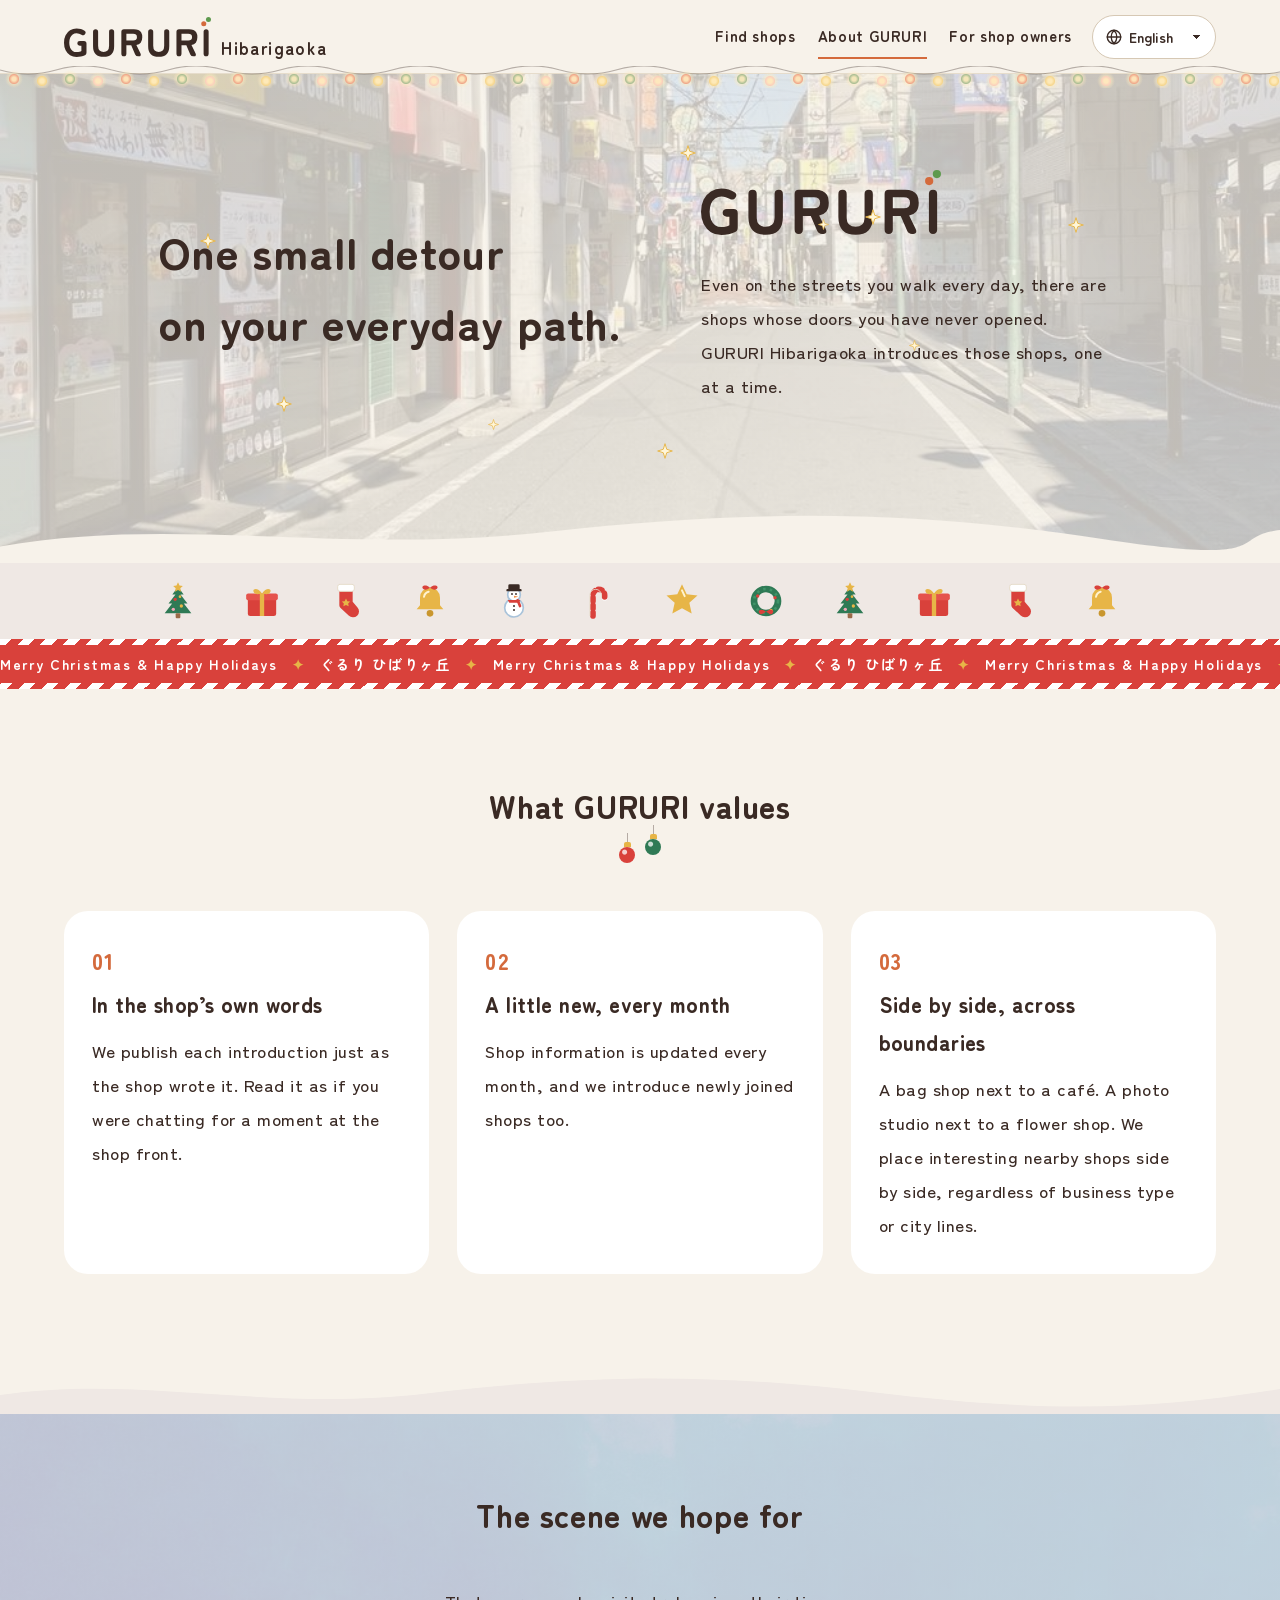
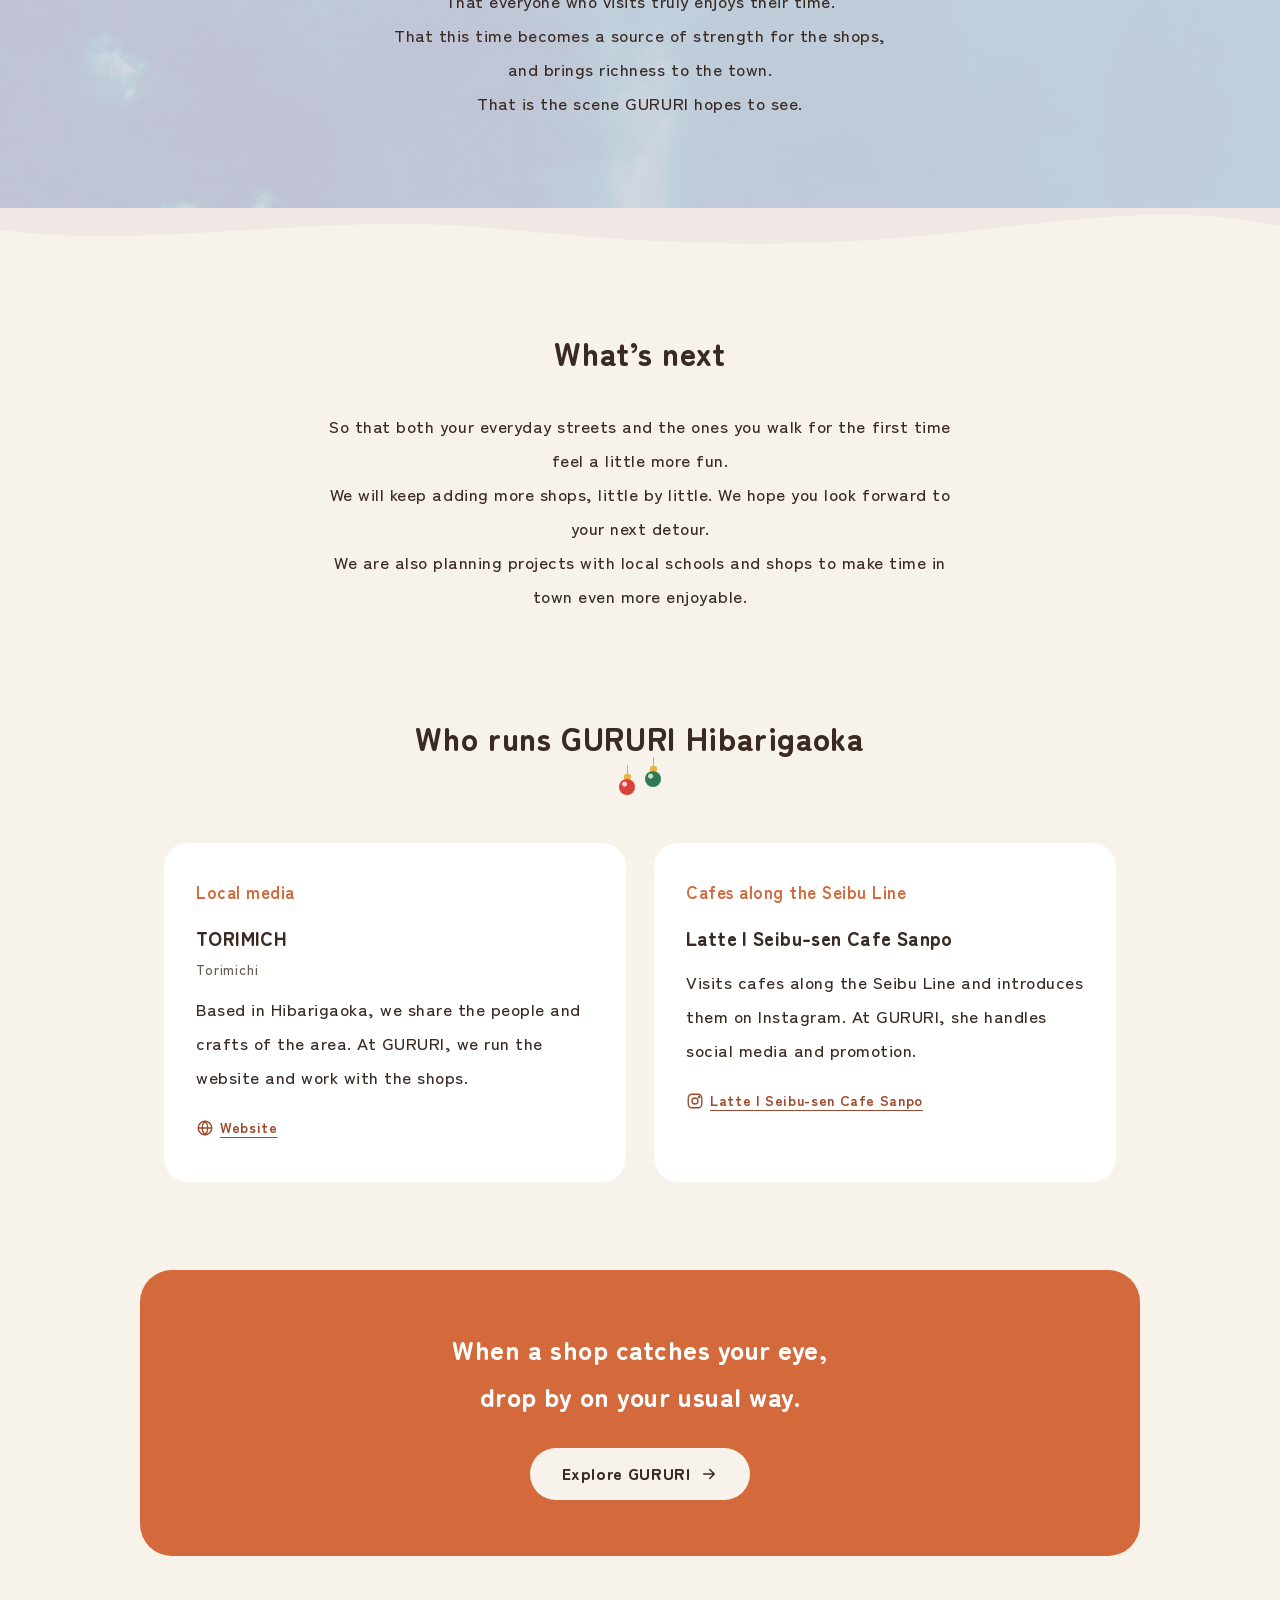
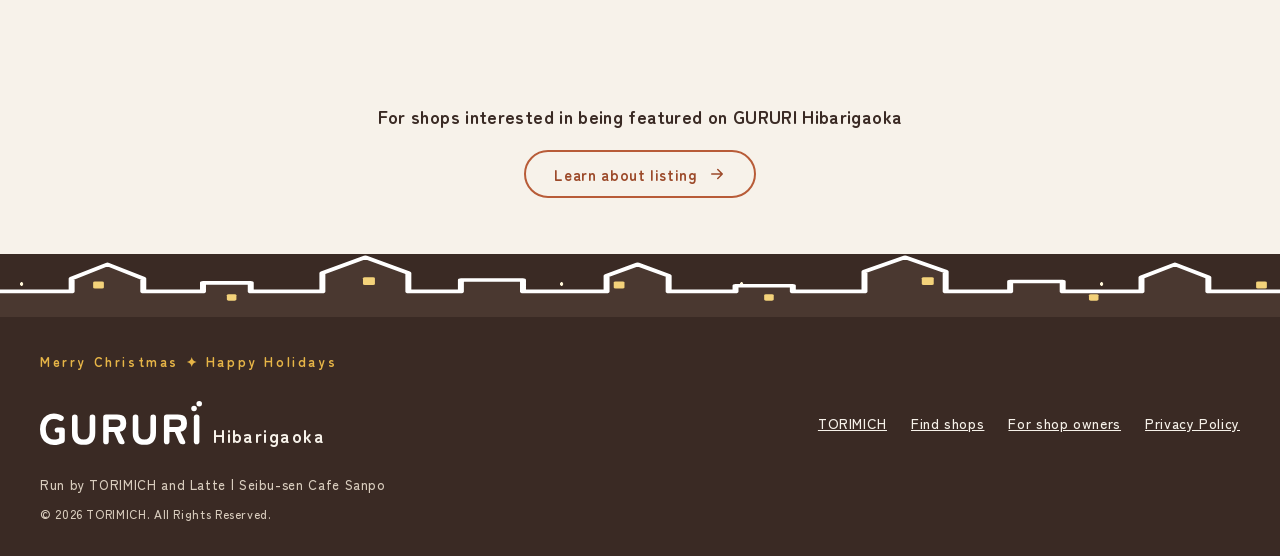
==== commit dc95d70d: "Add files via upload" ====
--- a/concept.html
+++ b/concept.html
@@ -28,8 +28,8 @@
 <link rel="preconnect" href="https://fonts.googleapis.com">
 <link rel="preconnect" href="https://fonts.gstatic.com" crossorigin>
 <link rel="stylesheet" href="https://fonts.googleapis.com/css2?family=Zen+Maru+Gothic:wght@500;700;900&family=Zen+Kaku+Gothic+New:wght@400;500;700&display=swap">
-<link rel="stylesheet" href="style.css?v=20261123f">
-<link rel="stylesheet" href="season.css?v=20261123f">
+<link rel="stylesheet" href="style.css?v=20261125c">
+<link rel="stylesheet" href="season.css?v=20261125c">
 </head>
 <body data-page="concept">
 
@@ -175,9 +175,9 @@
 <small>© 2026 TORIMICH. All Rights Reserved.</small>
 </footer>
 
-<script src="config.js?v=20261123f"></script>
-<script src="i18n.js?v=20261123f"></script>
-<script src="app.js?v=20261123f"></script>
-<script src="season.js?v=20261123f"></script>
+<script src="config.js?v=20261125c"></script>
+<script src="i18n.js?v=20261125c"></script>
+<script src="app.js?v=20261125c"></script>
+<script src="season.js?v=20261125c"></script>
 </body>
 </html>
--- a/style.css
+++ b/style.css
@@ -246,6 +246,8 @@
 .pp-doc table{width:100%;min-width:560px;border-collapse:collapse;font-size:14px;line-height:1.8}
 .pp-doc th,.pp-doc td{border:1px solid #E6DCCF;padding:10px 12px;text-align:left;vertical-align:top}
 .pp-doc th{background:var(--kinari);font-weight:700}
+/* スマホでは表を1行ずつのカードにして、横にはみ出さないように（2026-11-25） */
+@media (max-width:640px){.pp-doc .pp-table{overflow:visible}.pp-doc .pp-table table,.pp-doc .pp-table tbody,.pp-doc .pp-table tr,.pp-doc .pp-table td{display:block;width:auto;min-width:0}.pp-doc .pp-table thead{position:absolute;width:1px;height:1px;overflow:hidden;clip:rect(0 0 0 0)}.pp-doc .pp-table tr{border:1px solid #E6DCCF;border-radius:12px;padding:4px 14px;margin:0 0 12px;background:#fff}.pp-doc .pp-table td{border:0;padding:8px 0;border-bottom:1px dashed #EFE3D0}.pp-doc .pp-table td:last-child{border-bottom:0}.pp-doc .pp-table td::before{content:attr(data-label);display:block;font-size:.8em;font-weight:700;color:#9C4A2A;margin-bottom:2px}}
 @media (max-width:720px){.pp{padding:36px 16px 72px}.pp-doc{padding:28px 20px 24px;font-size:15px}.pp-doc .pp-title{font-size:22px}.pp-doc h2{font-size:18px;margin-top:36px}}
 
 
@@ -516,6 +518,8 @@
 .jfee-ic{width:36px;height:36px;border-radius:50%;display:grid;place-items:center;background:var(--mint);color:#3F7A33}
 .jfee-ic svg{width:22px;height:22px}
 .jfee p{font-size:16px;line-height:2}
+.jfee-ord{margin-top:16px}
+.jfee-ord .jfee-ic{background:#F2DDD0;color:#9C4A2A}
 /* 申し込み */
 .jn-cta{padding-top:8px}
 .jn-cta h2{margin-bottom:26px}
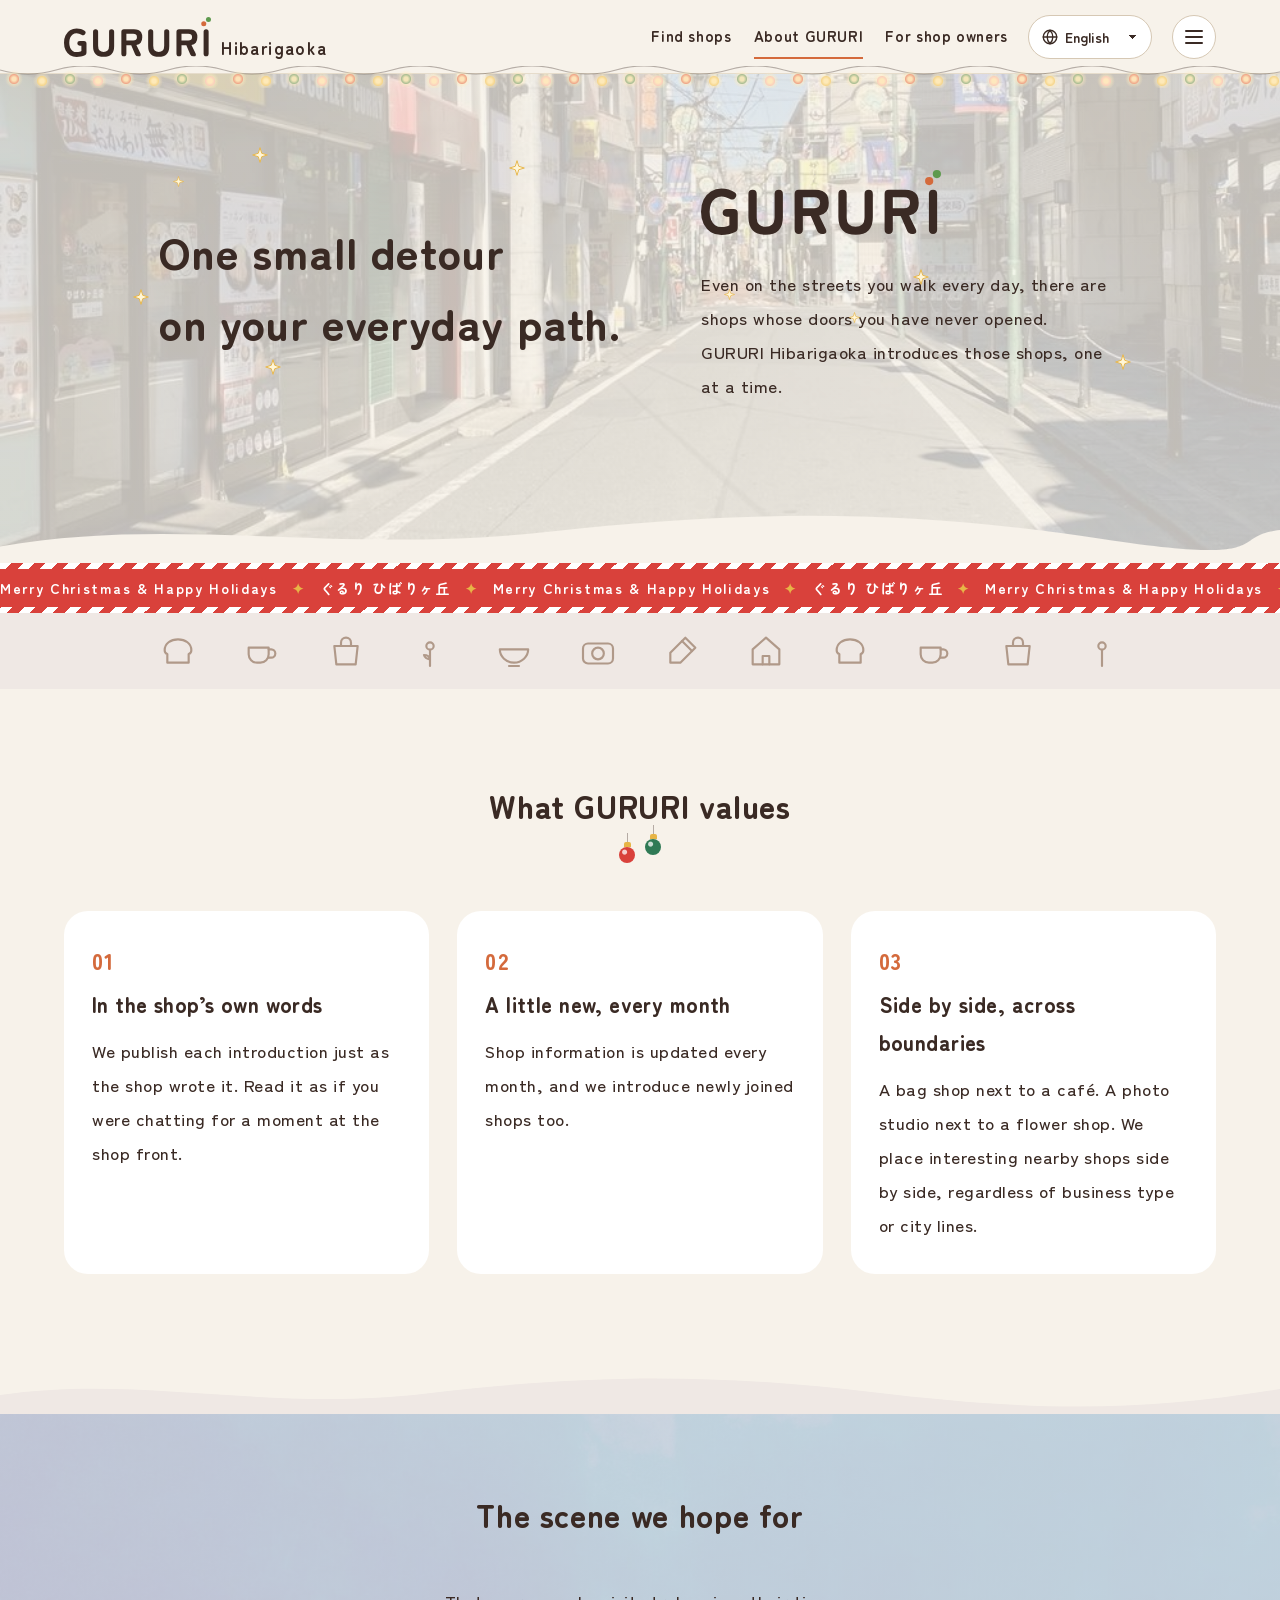
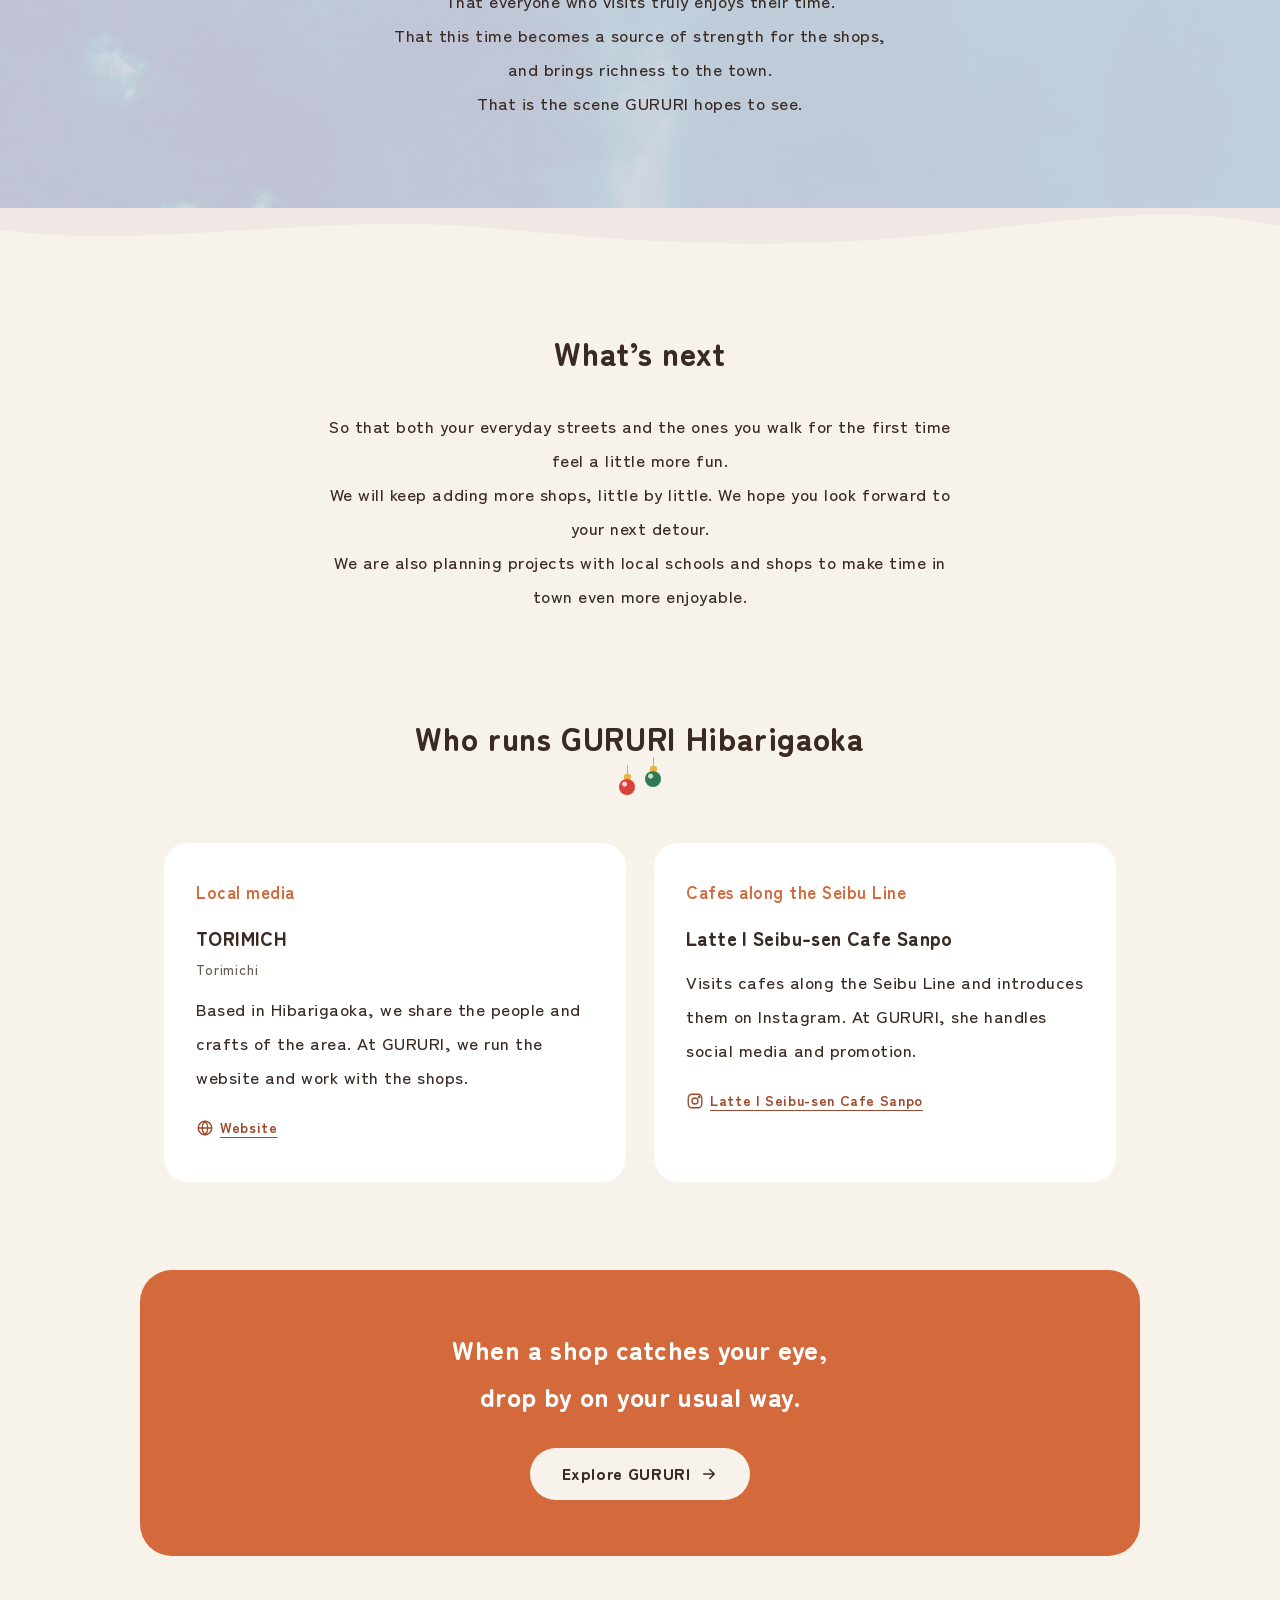
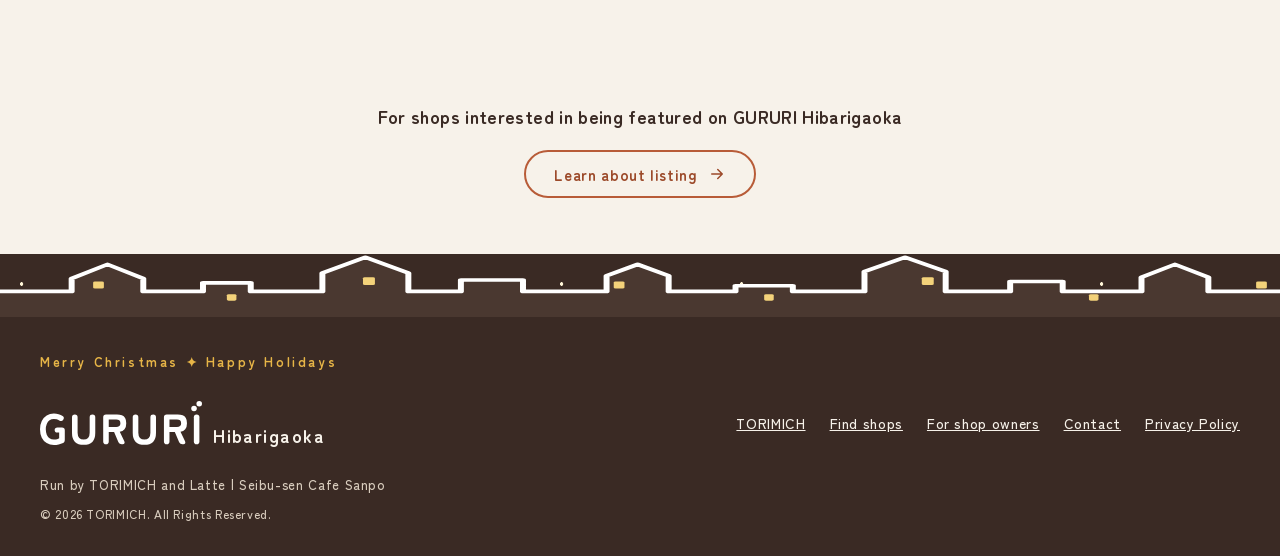
==== commit 3945de4a: "Add files via upload" ====
--- a/concept.html
+++ b/concept.html
@@ -28,8 +28,8 @@
 <link rel="preconnect" href="https://fonts.googleapis.com">
 <link rel="preconnect" href="https://fonts.gstatic.com" crossorigin>
 <link rel="stylesheet" href="https://fonts.googleapis.com/css2?family=Zen+Maru+Gothic:wght@500;700;900&family=Zen+Kaku+Gothic+New:wght@400;500;700&display=swap">
-<link rel="stylesheet" href="style.css?v=20261125c">
-<link rel="stylesheet" href="season.css?v=20261125c">
+<link rel="stylesheet" href="style.css?v=20261126b">
+<link rel="stylesheet" href="season.css?v=20261126b">
 </head>
 <body data-page="concept">
 
@@ -168,6 +168,7 @@
 <a href="#" data-link="torimichHome" data-i18n="nav.torimich">通り道（TORIMICH）</a>
 <a href="index.html" data-i18n="nav.shops">お店をさがす</a>
 <a href="join.html" data-i18n="nav.join">掲載について</a>
+<a href="contact.html" data-i18n="menu.contact">お問い合わせ</a>
 <a href="privacy.html" data-i18n="nav.privacy">プライバシーポリシー</a>
 </nav>
 </div>
@@ -175,9 +176,9 @@
 <small>© 2026 TORIMICH. All Rights Reserved.</small>
 </footer>
 
-<script src="config.js?v=20261125c"></script>
-<script src="i18n.js?v=20261125c"></script>
-<script src="app.js?v=20261125c"></script>
-<script src="season.js?v=20261125c"></script>
+<script src="config.js?v=20261126b"></script>
+<script src="i18n.js?v=20261126b"></script>
+<script src="app.js?v=20261126b"></script>
+<script src="season.js?v=20261126b"></script>
 </body>
 </html>
--- a/style.css
+++ b/style.css
@@ -35,6 +35,9 @@
 .tiles{display:grid;grid-template-columns:repeat(3,minmax(0,1fr))}
 .tile{aspect-ratio:4/3;display:flex;align-items:center;justify-content:center;position:relative;overflow:hidden}
 .tile svg{width:40%;height:auto}
+/* 2026-11-26（ラテさんの意見）：開いたときに、下の「こんなお店、あったんだ。」が少し見えて、
+   スクロールして見るページだと分かるように、写真の高さを画面の高さに合わせて抑える */
+@media (min-width:721px){.tile{aspect-ratio:auto;height:min(25vw,320px);height:clamp(150px,calc((100svh - 300px) / 2),min(25vw,320px))}}
 .tile-layer{position:absolute;inset:0;display:flex;align-items:center;justify-content:center;opacity:0;transform:scale(1.05);transition:opacity .9s ease,transform 1.8s ease}
 .tile-layer.is-on{opacity:1;transform:scale(1)}
 .tile-layer img{width:100%;height:100%;object-fit:cover}
@@ -162,6 +165,8 @@
 
 @media (max-width:720px){
   .tiles{grid-template-columns:repeat(2,minmax(0,1fr))}
+  .tile{aspect-ratio:auto;height:31vw;height:clamp(96px,calc((100svh - 300px) / 3),37.5vw)}
+  .tile svg{width:auto;height:52%}
   .hero-copy h1{font-size:17px;letter-spacing:.06em;white-space:nowrap;padding:.7em 1.3em}
   .vert-sp{writing-mode:horizontal-tb;height:auto !important}
   .c-hero h1{font-size:30px}
@@ -630,3 +635,50 @@
   .jg p{font-size:15.5px}
   .jg-sp p{font-size:15px}
 }
+
+/* ───── 右上の三本線のメニュー（2026-11-26） ───── */
+.menu-btn{order:2;width:44px;height:44px;border:1.5px solid #D6C8B4;border-radius:999px;background:#fff;display:inline-flex;flex-direction:column;align-items:center;justify-content:center;gap:4px;cursor:pointer;padding:0;flex:0 0 auto}
+.menu-btn span{display:block;width:18px;height:2px;border-radius:2px;background:var(--ink)}
+.menu-btn:focus-visible{outline:3px solid var(--green);outline-offset:2px}
+.hd-in .lang{order:1}
+@media (min-width:721px){.hd-in .nav{order:0}.hd-in .lang{order:1;margin-left:0}.menu-btn{order:2}}
+@media (max-width:720px){.hd-in{display:grid;grid-template-columns:minmax(0,1fr) auto auto;align-items:center}.hd-in .nav{grid-column:1/-1}.hd-in .brand{min-width:0;overflow:hidden}.hd-in .brand .brand-area{white-space:nowrap;overflow:hidden;text-overflow:ellipsis;min-width:0}.hd-in .lang{order:1;margin-left:auto;min-height:40px;padding:0 8px 0 10px}.hd-in .lang-select{font-size:13px;padding-right:14px}.menu-btn{order:2;width:40px;height:40px}.hd-in .nav{order:3}}
+@media (max-width:440px){.hd-in{column-gap:8px}}
+.gm{position:fixed;inset:0;z-index:60}
+.gm-back{position:absolute;inset:0;background:rgba(58,42,36,.38);opacity:0;transition:opacity .22s ease}
+.gm-panel{position:absolute;top:0;right:0;bottom:0;width:min(340px,86vw);background:var(--kinari);box-shadow:-8px 0 24px rgba(58,42,36,.16);padding:72px 28px 32px;overflow-y:auto;transform:translateX(100%);transition:transform .22s ease;display:flex;flex-direction:column}
+.gm.is-on .gm-back{opacity:1}.gm.is-on .gm-panel{transform:none}
+.gm-close{position:absolute;top:16px;right:16px;width:44px;height:44px;border:0;border-radius:999px;background:#fff;cursor:pointer;display:flex;align-items:center;justify-content:center}
+.gm-close svg{width:20px;height:20px;stroke:var(--ink);stroke-width:2;stroke-linecap:round;fill:none}
+.gm-panel ul{list-style:none;margin:0;padding:0}
+.gm-panel li{border-bottom:1px solid var(--line)}
+.gm-panel li a{display:block;padding:15px 4px;color:var(--ink);text-decoration:none;font-family:var(--maru);font-weight:700;font-size:16px}
+.gm-panel li a[aria-current="page"]{color:var(--terra)}
+.gm-panel li a:hover{color:var(--terra)}
+.gm-sub{margin:auto 0 0;padding-top:28px;display:flex;flex-direction:column;gap:14px;font-size:13px}
+.gm-sub a{color:var(--sub);text-decoration:none;display:inline-flex;align-items:center;gap:10px}
+.gm-ig img{width:22px;height:22px;flex:0 0 auto;display:block}
+.gm-ig span{display:flex;flex-direction:column;line-height:1.4}.gm-ig small{font-size:12px;opacity:.8}
+html.gm-open{overflow:hidden}
+html:not(.show-waza) .gm [data-waza]{display:none}
+@media (prefers-reduced-motion:reduce){.gm-back,.gm-panel{transition:none}}
+
+/* ───── お問い合わせ（contact.html・2026-11-26） ───── */
+.ct{padding:56px 24px 88px}
+.ct-in{max-width:960px;margin:0 auto}
+.ct-title{font-family:var(--maru);font-weight:900;font-size:clamp(26px,3.4vw,36px);letter-spacing:.12em;text-align:center;margin:0 0 18px}
+.ct-lead{text-align:center;line-height:2;margin:0 0 36px}
+.ct-cards{display:grid;grid-template-columns:repeat(3,minmax(0,1fr));gap:18px}
+.ct-card{background:#fff;border:1px solid var(--line);border-radius:20px;padding:28px 24px 24px;display:flex;flex-direction:column;align-items:flex-start;scroll-margin-top:24px}
+.ct-card.is-here{border-color:var(--terra);box-shadow:0 0 0 3px #F2DDD0}
+.ct-ic{width:48px;height:48px;border-radius:999px;background:#F2DDD0;color:var(--terra-dk);display:flex;align-items:center;justify-content:center;margin-bottom:14px}
+.ct-ic svg{width:26px;height:26px}
+.ct-card h2{font-family:var(--maru);font-size:18px;line-height:1.6;margin:0 0 10px}
+.ct-card p{font-size:15px;line-height:1.9;margin:0 0 20px;flex:1}
+.ct-btn{align-self:stretch;text-align:center;justify-content:center}
+.ct-note,.ct-pp{text-align:center;font-size:14px;line-height:1.9;color:var(--sub);margin:28px 0 0}
+.ct-pp{margin-top:10px}
+@media (max-width:760px){.ct{padding:36px 16px 64px}.ct-cards{grid-template-columns:1fr}.ct-lead,.ct-note,.ct-pp{text-align:left}}
+@media (max-width:400px){html:not([lang="ja"]) .hd-in .brand .brand-area{font-size:11px;letter-spacing:.02em}}
+@media (max-width:430px){.hd-in{column-gap:8px;padding-left:16px;padding-right:16px}.hd-in .brand{gap:8px}.hd-in .brand img{height:34px;width:auto}.hd-in .brand .brand-area{font-size:14px;letter-spacing:.04em}}
+html[lang="ja"] .ct h1,html[lang="ja"] .ct h2,html[lang="ja"] .ct p{word-break:keep-all;overflow-wrap:anywhere}
--- a/season.css
+++ b/season.css
@@ -141,18 +141,20 @@
 }
 
 /* 2026-11-23 ラテさんの案：開いた瞬間に「クリスマスだ！」 */
-/* アイコンの帯：クリスマスの絵に入れかえ（色つき・くっきり） */
-.season-december .strip .x-icons{opacity:1}
-.season-december .strip .x-icons svg{width:40px;height:40px;animation:x-bob 2.8s ease-in-out infinite}
-.season-december .strip .x-icons svg:nth-child(2n){animation-delay:-1.4s}
-@keyframes x-bob{0%,100%{transform:translateY(0) rotate(-4deg)}50%{transform:translateY(-3px) rotate(4deg)}}
-/* 開いた瞬間：最初の写真の上を、そりが1回飛んでいく（写真の上でも見えるよう、白いふちどり） */
+/* 2026-11-26：アイコンの帯をなくしたので、そりは写真の3段目のいちばん下のふちに沿って、右から左へ走る */
 .season-december .hero{position:relative}
 .season-december .x-sky-hero{z-index:3}
-.season-december .x-sleigh.is-once{top:7%;width:min(300px,64vw);
-  filter:drop-shadow(0 0 1.5px #fff) drop-shadow(0 0 1.5px #fff) drop-shadow(0 0 1.5px #fff) drop-shadow(0 5px 8px rgba(0,0,0,.28));
-  animation:x-fly-once 6.5s cubic-bezier(.4,.1,.6,.9) .6s 1 both}
-@keyframes x-fly-once{0%{transform:translate(0,34px) rotate(-5deg)}100%{transform:translate(calc(-100vw - 320px),-18px) rotate(3deg)}}
-@media (prefers-reduced-motion: reduce){
-  .season-december .strip .x-icons svg{animation:none}
-}
+.season-december .x-sky-hero .x-sleigh{top:auto;bottom:0;width:min(230px,52vw);
+  filter:drop-shadow(0 0 1.5px #fff) drop-shadow(0 0 1.5px #fff) drop-shadow(0 0 1.5px #fff) drop-shadow(0 4px 6px rgba(0,0,0,.25))}
+.season-december .x-sky-hero .x-sleigh.is-go{animation:x-run 11s cubic-bezier(.4,.1,.6,.9) .6s infinite}
+@keyframes x-run{
+  0%{transform:translate(0,0)}
+  8%{transform:translate(calc(-0.14 * (100vw + 260px)),-3px)}
+  16%{transform:translate(calc(-0.28 * (100vw + 260px)),0)}
+  24%{transform:translate(calc(-0.42 * (100vw + 260px)),-3px)}
+  32%{transform:translate(calc(-0.56 * (100vw + 260px)),0)}
+  40%{transform:translate(calc(-0.70 * (100vw + 260px)),-3px)}
+  48%{transform:translate(calc(-0.84 * (100vw + 260px)),0)}
+  55%,100%{transform:translate(calc(-1 * (100vw + 260px)),0)}}
+.season-december .x-sky-hero .x-sleigh.is-still{left:auto;right:3%;bottom:0;animation:none}
+
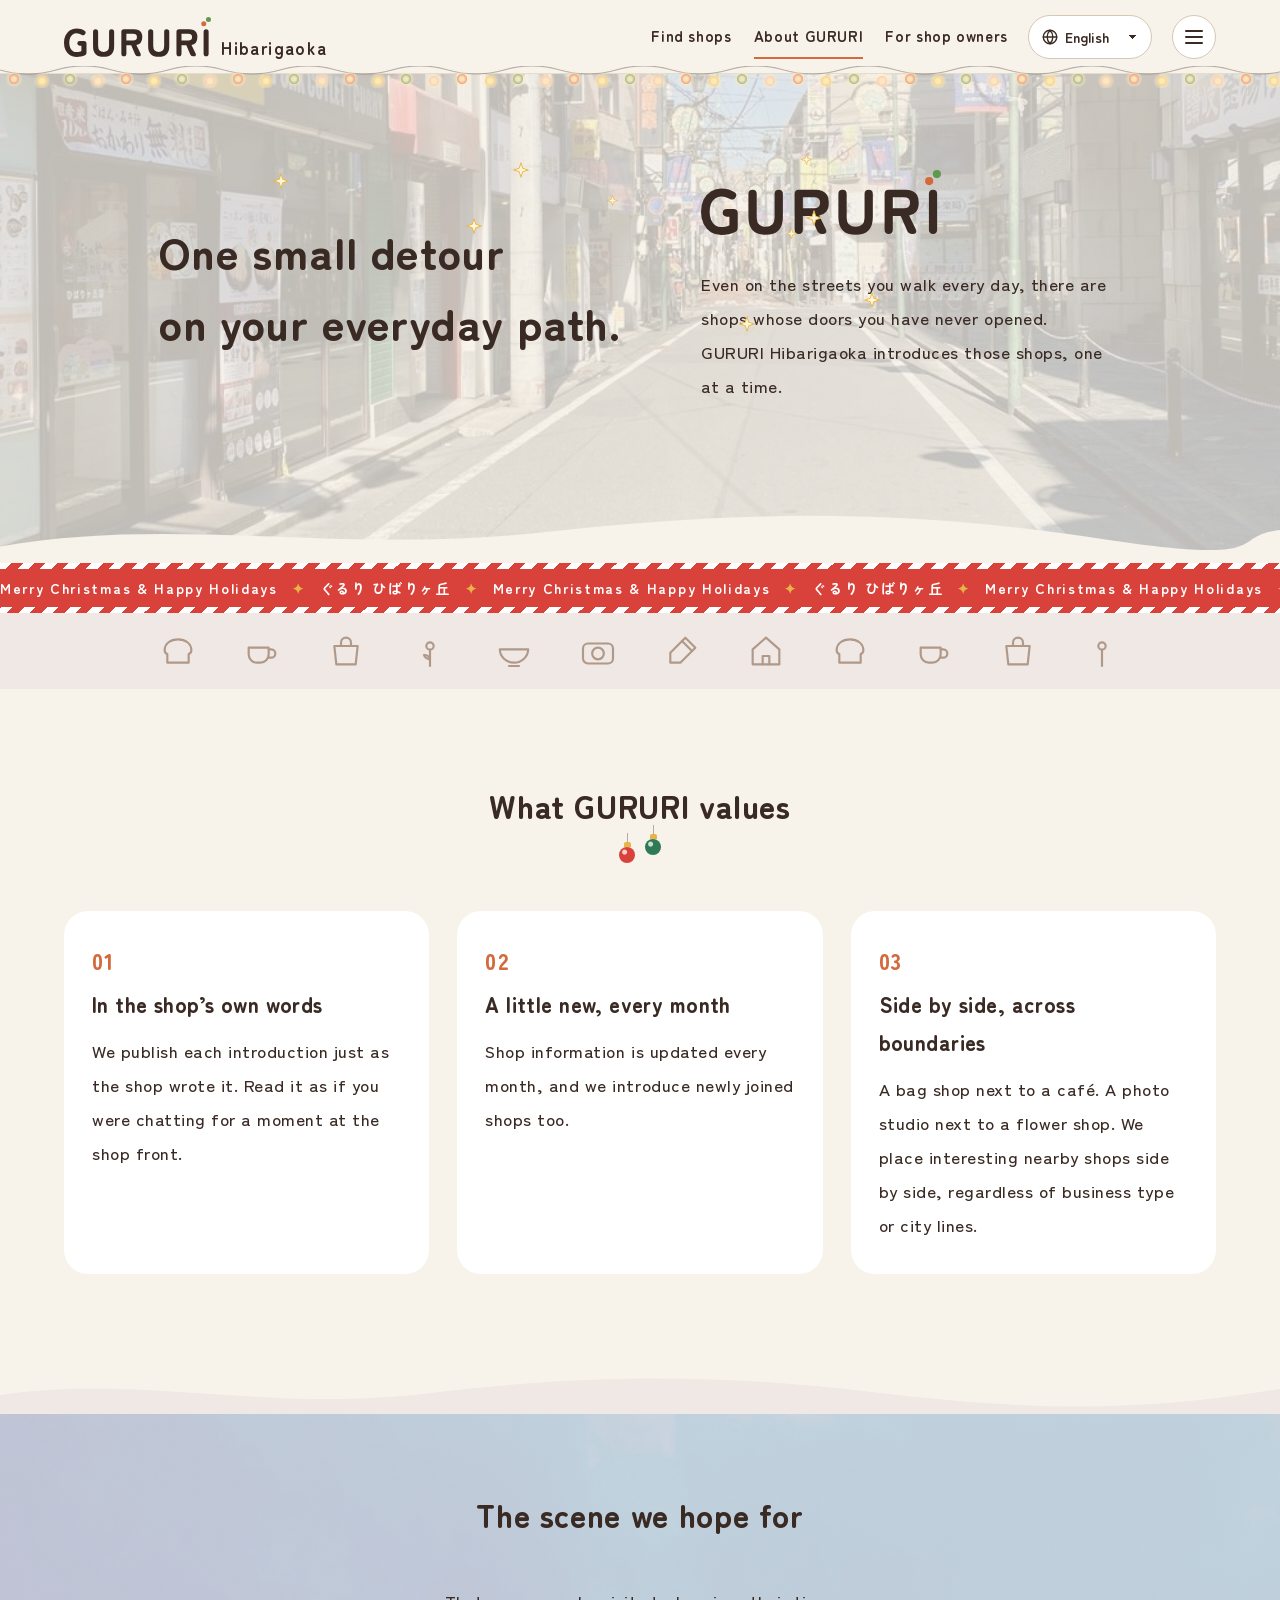
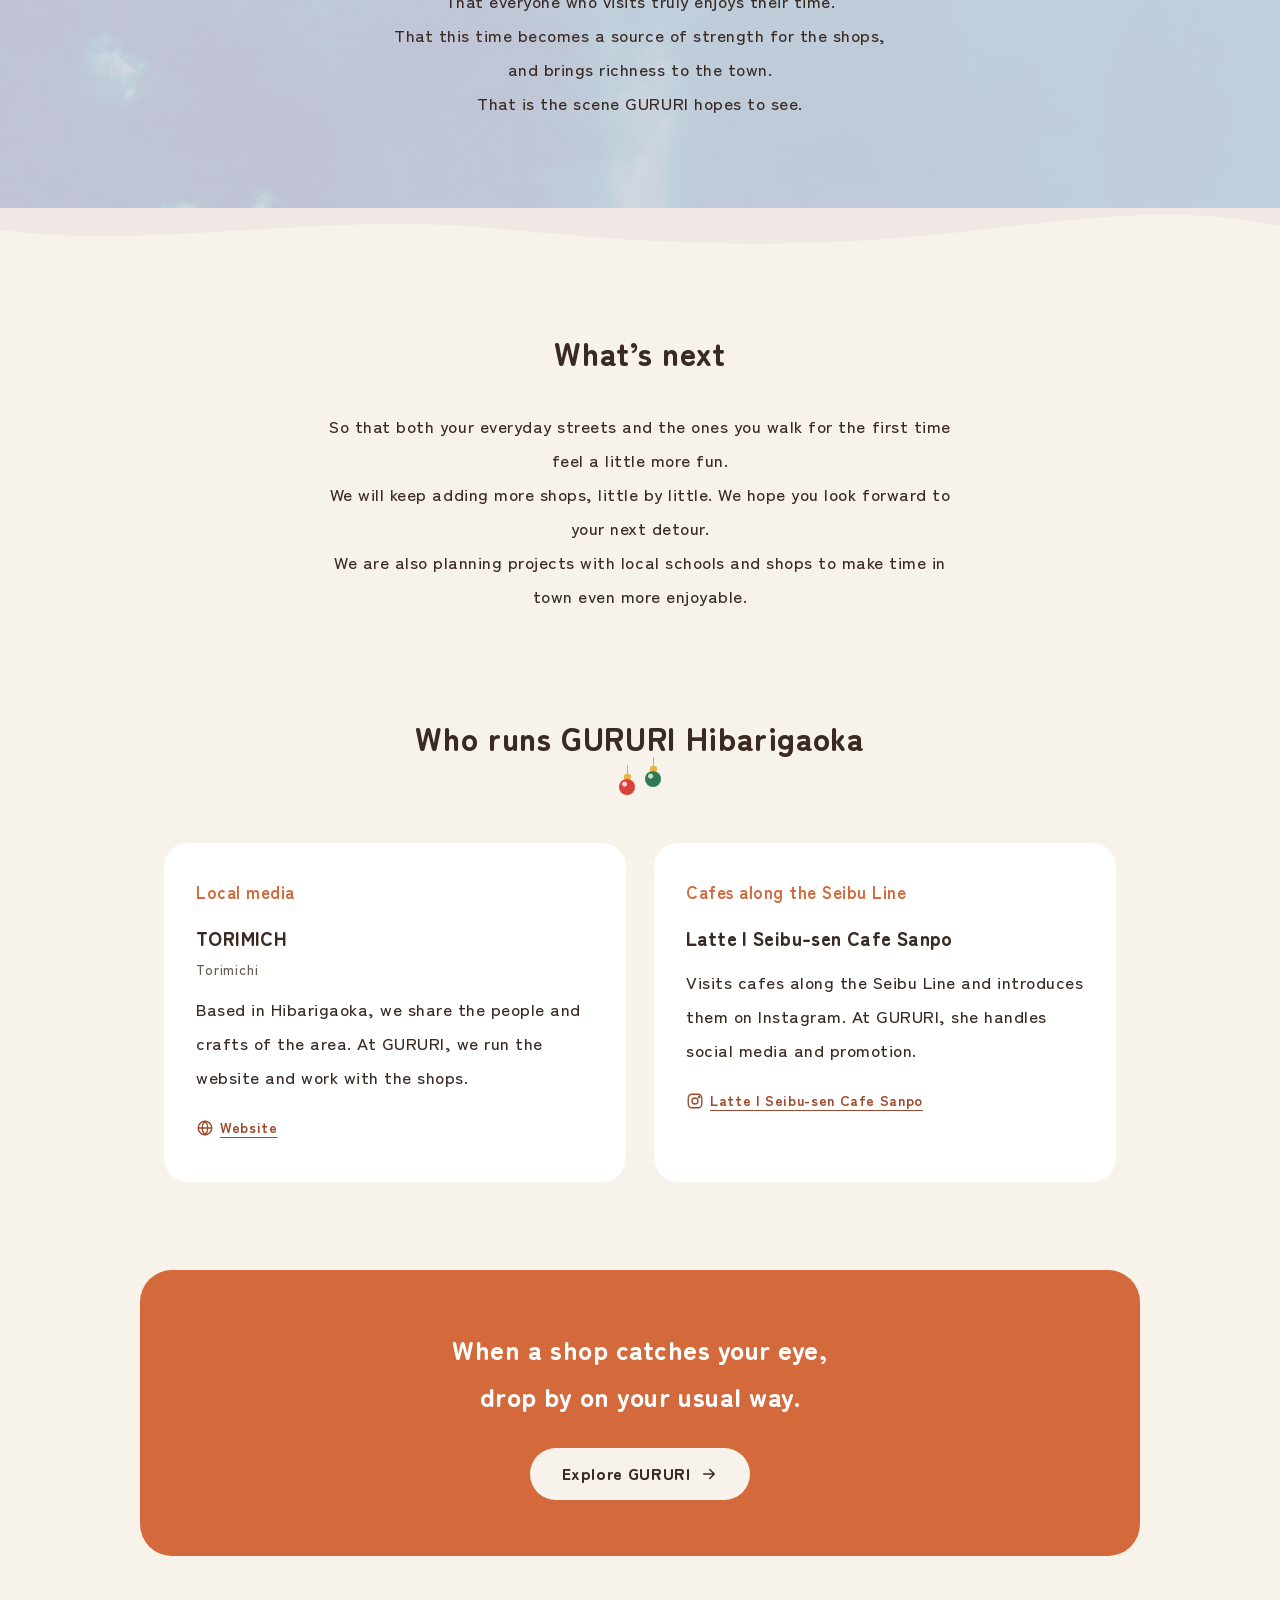
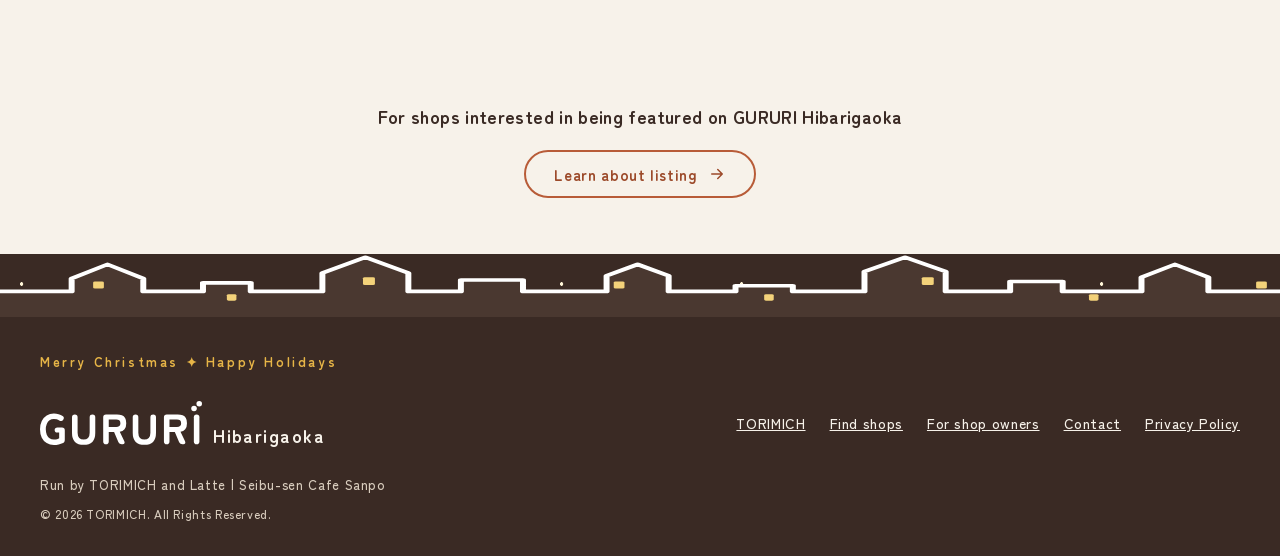
==== commit c7ece40b: "Add files via upload" ====
--- a/concept.html
+++ b/concept.html
@@ -28,8 +28,8 @@
 <link rel="preconnect" href="https://fonts.googleapis.com">
 <link rel="preconnect" href="https://fonts.gstatic.com" crossorigin>
 <link rel="stylesheet" href="https://fonts.googleapis.com/css2?family=Zen+Maru+Gothic:wght@500;700;900&family=Zen+Kaku+Gothic+New:wght@400;500;700&display=swap">
-<link rel="stylesheet" href="style.css?v=20261126b">
-<link rel="stylesheet" href="season.css?v=20261126b">
+<link rel="stylesheet" href="style.css?v=20261126c">
+<link rel="stylesheet" href="season.css?v=20261126c">
 </head>
 <body data-page="concept">
 
@@ -176,9 +176,9 @@
 <small>© 2026 TORIMICH. All Rights Reserved.</small>
 </footer>
 
-<script src="config.js?v=20261126b"></script>
-<script src="i18n.js?v=20261126b"></script>
-<script src="app.js?v=20261126b"></script>
-<script src="season.js?v=20261126b"></script>
+<script src="config.js?v=20261126c"></script>
+<script src="i18n.js?v=20261126c"></script>
+<script src="app.js?v=20261126c"></script>
+<script src="season.js?v=20261126c"></script>
 </body>
 </html>
--- a/style.css
+++ b/style.css
@@ -682,3 +682,20 @@
 @media (max-width:400px){html:not([lang="ja"]) .hd-in .brand .brand-area{font-size:11px;letter-spacing:.02em}}
 @media (max-width:430px){.hd-in{column-gap:8px;padding-left:16px;padding-right:16px}.hd-in .brand{gap:8px}.hd-in .brand img{height:34px;width:auto}.hd-in .brand .brand-area{font-size:14px;letter-spacing:.04em}}
 html[lang="ja"] .ct h1,html[lang="ja"] .ct h2,html[lang="ja"] .ct p{word-break:keep-all;overflow-wrap:anywhere}
+
+/* ───── 上の横長の協賛の帯（2026-11-26・お店をさがすの写真のすぐ下） ───── */
+.spt{background:var(--kinari);padding:12px 16px}
+.spt[hidden]{display:none}
+.spt-in{max-width:1000px;margin:0 auto;display:flex;align-items:center;gap:12px;padding:10px 14px;border:1px solid #E6DCCF;border-radius:16px;background:#fff;color:var(--ink);text-decoration:none;min-height:64px}
+a.spt-in:hover{border-color:var(--terra);color:var(--ink)}
+.spt-in .sp-pr{flex:none}
+.spt-mark{width:40px;height:40px;flex:none;border-radius:12px;display:grid;place-items:center;background:var(--kinari);border:1.5px solid #E6DCCF;color:var(--terra-dk);font-family:var(--maru);font-weight:900;font-size:18px;overflow:hidden}
+.spt-mark img{width:100%;height:100%;object-fit:contain}
+.spt-tx{min-width:0;flex:1;display:flex;flex-direction:column;line-height:1.5}
+.spt-tx b{font-family:var(--maru);font-size:15px;white-space:nowrap;overflow:hidden;text-overflow:ellipsis}
+.spt-tx span{font-size:13px;color:var(--sub);display:-webkit-box;-webkit-line-clamp:2;-webkit-box-orient:vertical;overflow:hidden;line-height:1.55}
+.spt-go{width:20px;height:20px;flex:none;color:var(--terra)}
+@media (max-width:720px){.spt{padding:10px 12px}.spt-in{gap:10px;padding:8px 12px}.spt-in .sp-pr{font-size:11px;padding:1px 8px}}
+/* 帯があるときも、開いたときに「こんなお店、あったんだ。」が少し見えるよう、写真を帯の高さぶん低く */
+@media (max-width:720px){html.has-spt .tile{height:calc(31vw - 20px);height:clamp(90px,calc((100svh - 390px) / 3),37.5vw)}}
+@media (min-width:721px){html.has-spt .tile{height:clamp(140px,calc((100svh - 390px) / 2),min(25vw,320px))}}
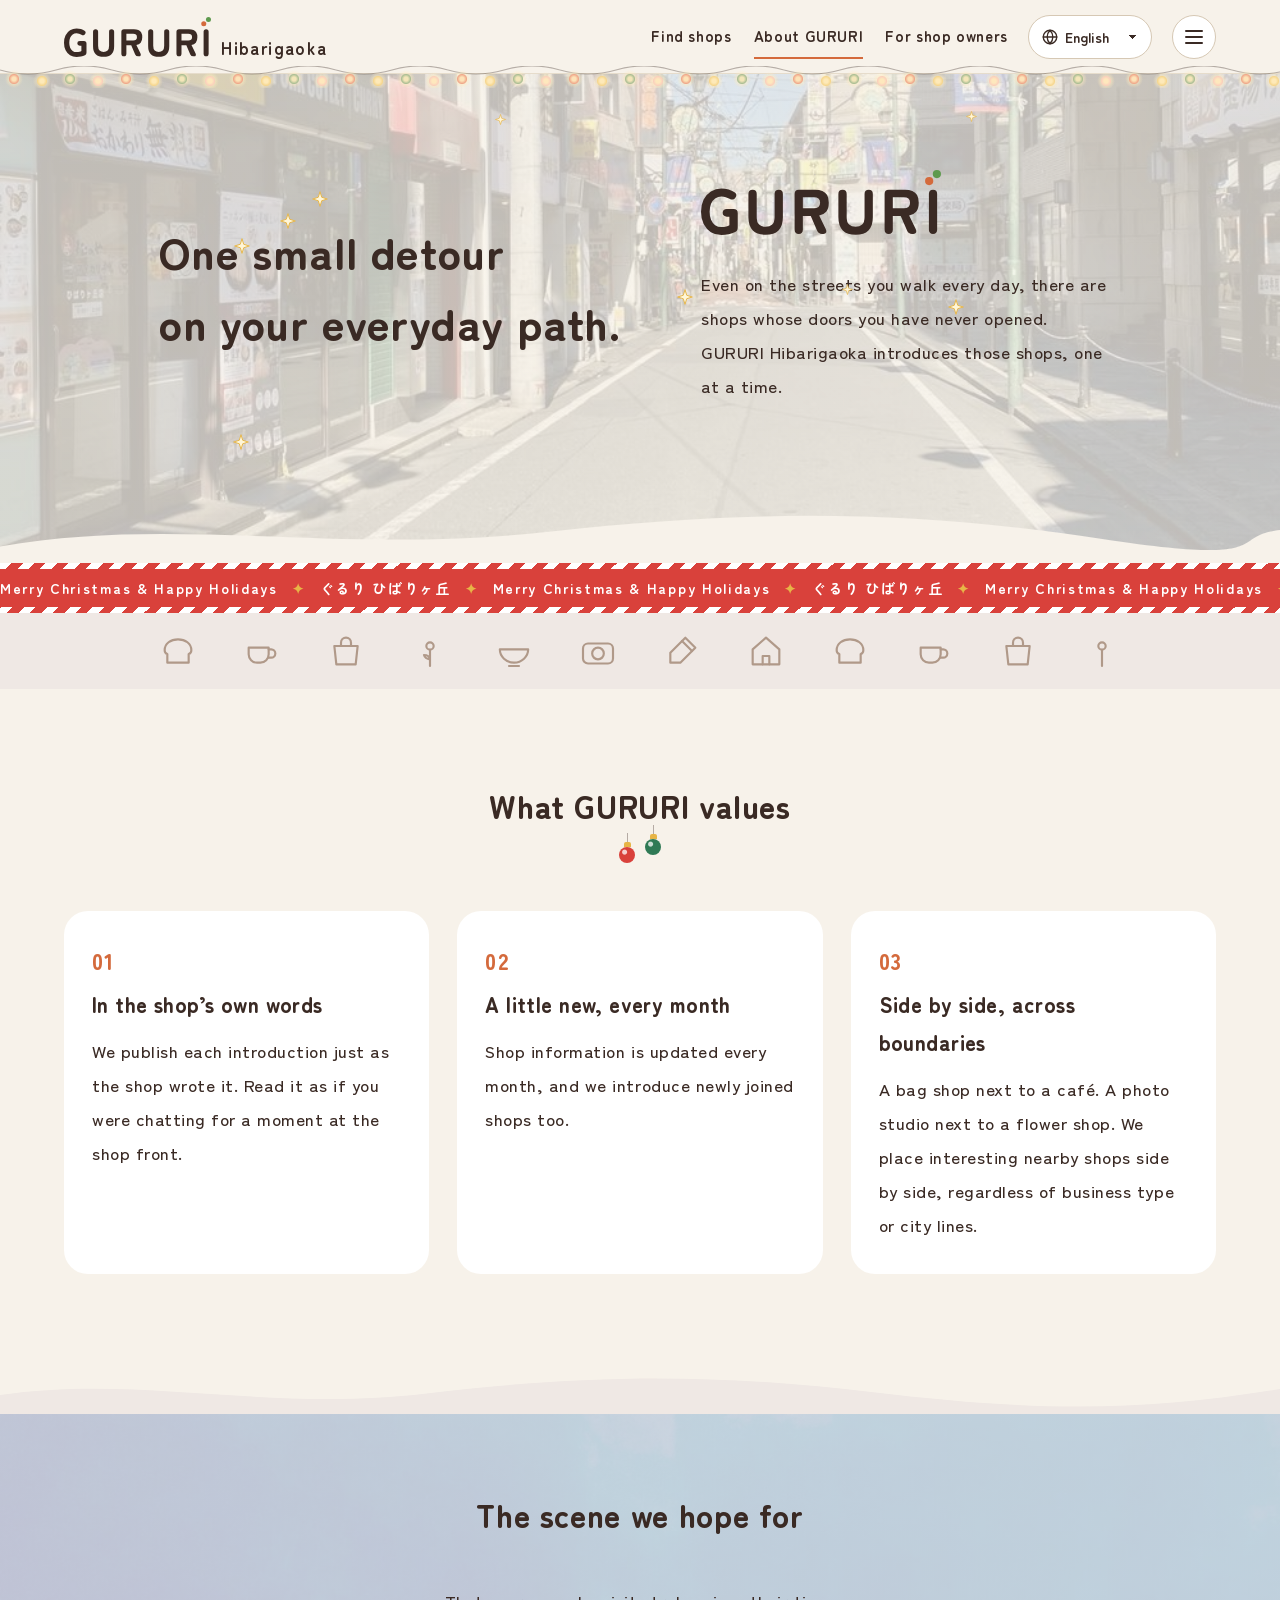
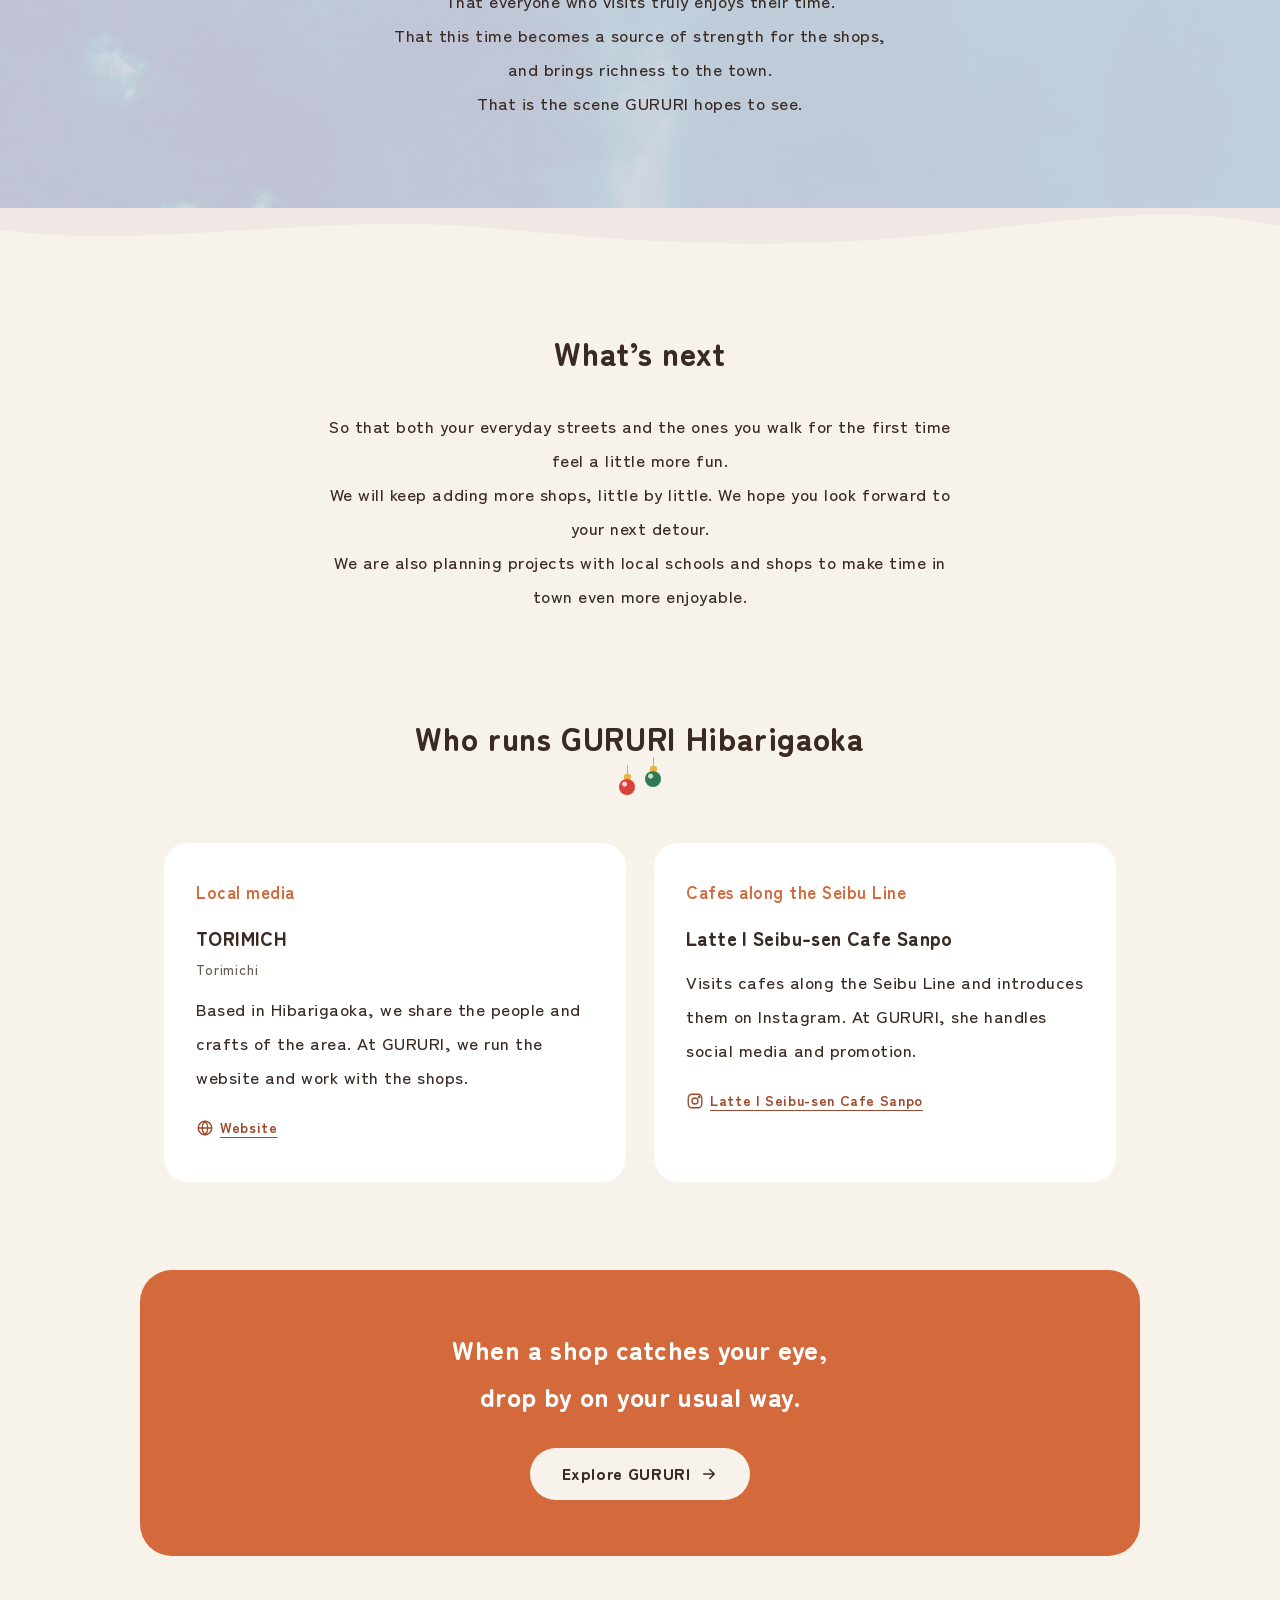
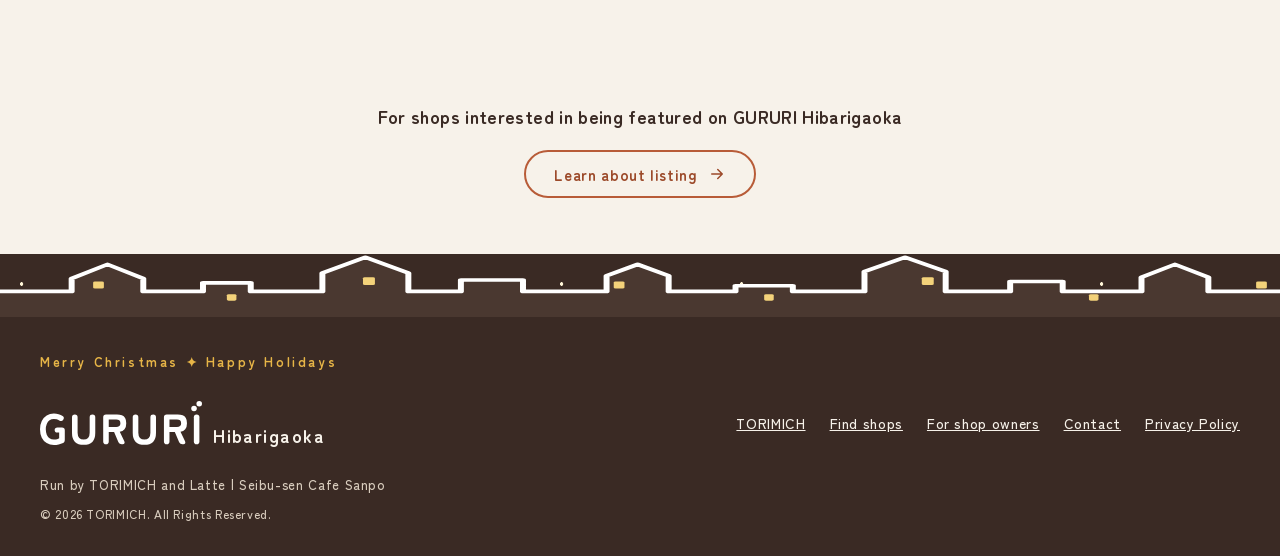
==== commit 485aac59: "Add files via upload" ====
--- a/concept.html
+++ b/concept.html
@@ -28,8 +28,8 @@
 <link rel="preconnect" href="https://fonts.googleapis.com">
 <link rel="preconnect" href="https://fonts.gstatic.com" crossorigin>
 <link rel="stylesheet" href="https://fonts.googleapis.com/css2?family=Zen+Maru+Gothic:wght@500;700;900&family=Zen+Kaku+Gothic+New:wght@400;500;700&display=swap">
-<link rel="stylesheet" href="style.css?v=20261126c">
-<link rel="stylesheet" href="season.css?v=20261126c">
+<link rel="stylesheet" href="style.css?v=20261127b">
+<link rel="stylesheet" href="season.css?v=20261127b">
 </head>
 <body data-page="concept">
 
@@ -176,9 +176,9 @@
 <small>© 2026 TORIMICH. All Rights Reserved.</small>
 </footer>
 
-<script src="config.js?v=20261126c"></script>
-<script src="i18n.js?v=20261126c"></script>
-<script src="app.js?v=20261126c"></script>
-<script src="season.js?v=20261126c"></script>
+<script src="config.js?v=20261127b"></script>
+<script src="i18n.js?v=20261127b"></script>
+<script src="app.js?v=20261127b"></script>
+<script src="season.js?v=20261127b"></script>
 </body>
 </html>
--- a/style.css
+++ b/style.css
@@ -94,6 +94,18 @@
 .links a{display:flex;align-items:center;justify-content:space-between;min-height:44px;text-decoration:none;font-weight:700;font-size:14px}
 .links svg{width:18px;height:18px}
 .empty,.loading{margin-top:24px;text-align:center;font-size:15px;color:var(--sub)}
+/* 検索：見つからないとき・近い言葉で出したとき（2026-11-27） */
+.empty .empty-msg{margin:0 auto 14px;max-width:34em;color:var(--ink);line-height:1.8;line-break:strict;text-wrap:pretty}
+.empty .empty-wider{margin:14px auto 8px;max-width:34em;line-height:1.7}
+.empty .empty-all{min-height:44px;padding:0 20px;border:2px solid var(--ink);border-radius:999px;background:#fff;color:var(--ink);font:inherit;font-weight:700;cursor:pointer}
+.empty .empty-try{margin:20px 0 10px;font-size:14px}
+.empty .empty-sug{display:flex;flex-wrap:wrap;justify-content:center;gap:8px}
+.search-near{margin:0 0 14px;font-size:14px;color:var(--sub)}
+.sc-box{position:fixed;inset:12px;z-index:9999;display:flex;flex-direction:column;background:#fff;border:2px solid #3A2A24;border-radius:12px;box-shadow:0 8px 30px rgba(0,0,0,.25)}
+.sc-head{display:flex;gap:8px;align-items:center;padding:10px 12px;border-bottom:1px solid #ddd}
+.sc-head b{flex:1}
+.sc-head button{min-height:36px;padding:0 12px;border:1px solid #3A2A24;border-radius:8px;background:#fff;font:inherit;cursor:pointer}
+.sc-pre{flex:1;margin:0;padding:12px;overflow:auto;white-space:pre-wrap;font-size:12px;line-height:1.6}
 
 /* bands */
 .band-ig{background:var(--mint);padding:56px 24px 72px;text-align:center}
@@ -699,3 +711,23 @@
 /* 帯があるときも、開いたときに「こんなお店、あったんだ。」が少し見えるよう、写真を帯の高さぶん低く */
 @media (max-width:720px){html.has-spt .tile{height:calc(31vw - 20px);height:clamp(90px,calc((100svh - 390px) / 3),37.5vw)}}
 @media (min-width:721px){html.has-spt .tile{height:clamp(140px,calc((100svh - 390px) / 2),min(25vw,320px))}}
+
+/* クーポンのスイッチと「いまは〇〇だけを表示しています」（2026-11-27） */
+.chip-coupon{gap:10px;padding-right:10px}
+.chip-coupon[aria-checked="false"]{border-color:#D6C8B4;background:#fff;color:var(--ink)}
+.chip-coupon[aria-checked="false"] svg{color:var(--terra)}
+.chip-coupon .sw{display:inline-flex;align-items:center;gap:6px;margin-left:4px;padding:3px 10px 3px 4px;border-radius:999px;background:#EFE6DA;color:#6B5A50;font-size:13px;letter-spacing:.04em}
+.chip-coupon .sw i{width:20px;height:20px;border-radius:50%;background:#fff;box-shadow:0 1px 2px rgba(0,0,0,.25)}
+.chip-coupon[aria-checked="true"]{border-color:var(--terra);background:var(--terra);color:#fff}
+.chip-coupon[aria-checked="true"] .sw{flex-direction:row-reverse;padding:3px 4px 3px 10px;background:#fff;color:var(--terra-dk)}
+.chip-coupon[aria-checked="true"] .sw i{background:var(--terra)}
+.scope-bar{display:flex;flex-wrap:wrap;align-items:center;gap:8px 12px;max-width:560px;margin:0 0 16px;padding:10px 12px 10px 14px;border:2px solid var(--terra);border-radius:14px;background:#FDF5EF;color:var(--terra-dk);font-size:14px;font-weight:700;line-height:1.6}
+.scope-bar[hidden]{display:none}
+.scope-bar .scope-t{flex:1 1 220px;display:flex;align-items:flex-start;gap:8px}
+.scope-bar .scope-t svg{width:20px;height:20px;flex:none;margin-top:2px}
+.scope-bar small{font-size:13px;font-weight:400;color:var(--ink)}
+.scope-x{min-height:40px;padding:0 14px;border:2px solid var(--terra-dk);border-radius:999px;background:#fff;color:var(--terra-dk);font:inherit;font-size:13px;cursor:pointer}
+#shop-scope2{max-width:none}
+.scope-bar.is-widened{border-color:#5E9A4E;background:#EEF4EA;color:var(--ink)}
+.scope-bar.is-widened .scope-x{border-color:var(--ink);color:var(--ink)}
+.empty .empty-scope{margin:-4px auto 14px;font-size:14px;color:var(--terra-dk);font-weight:700}
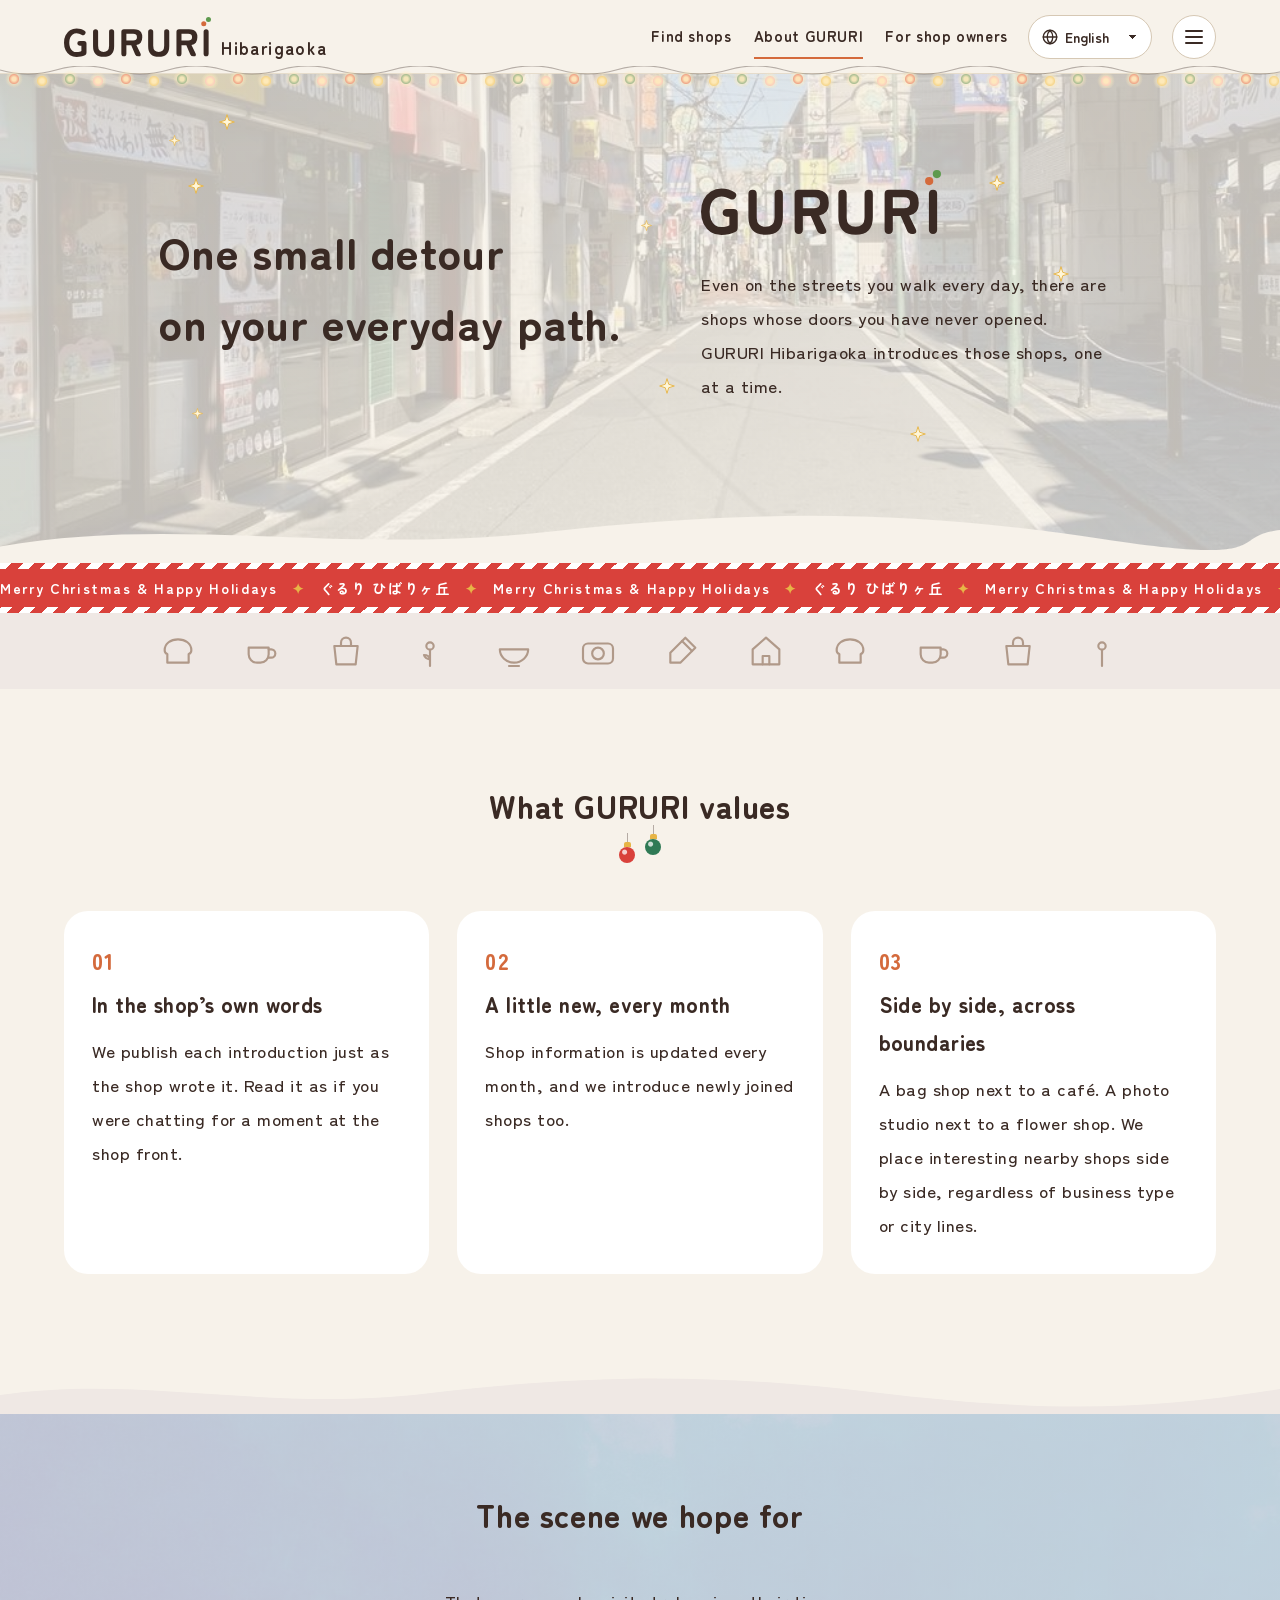
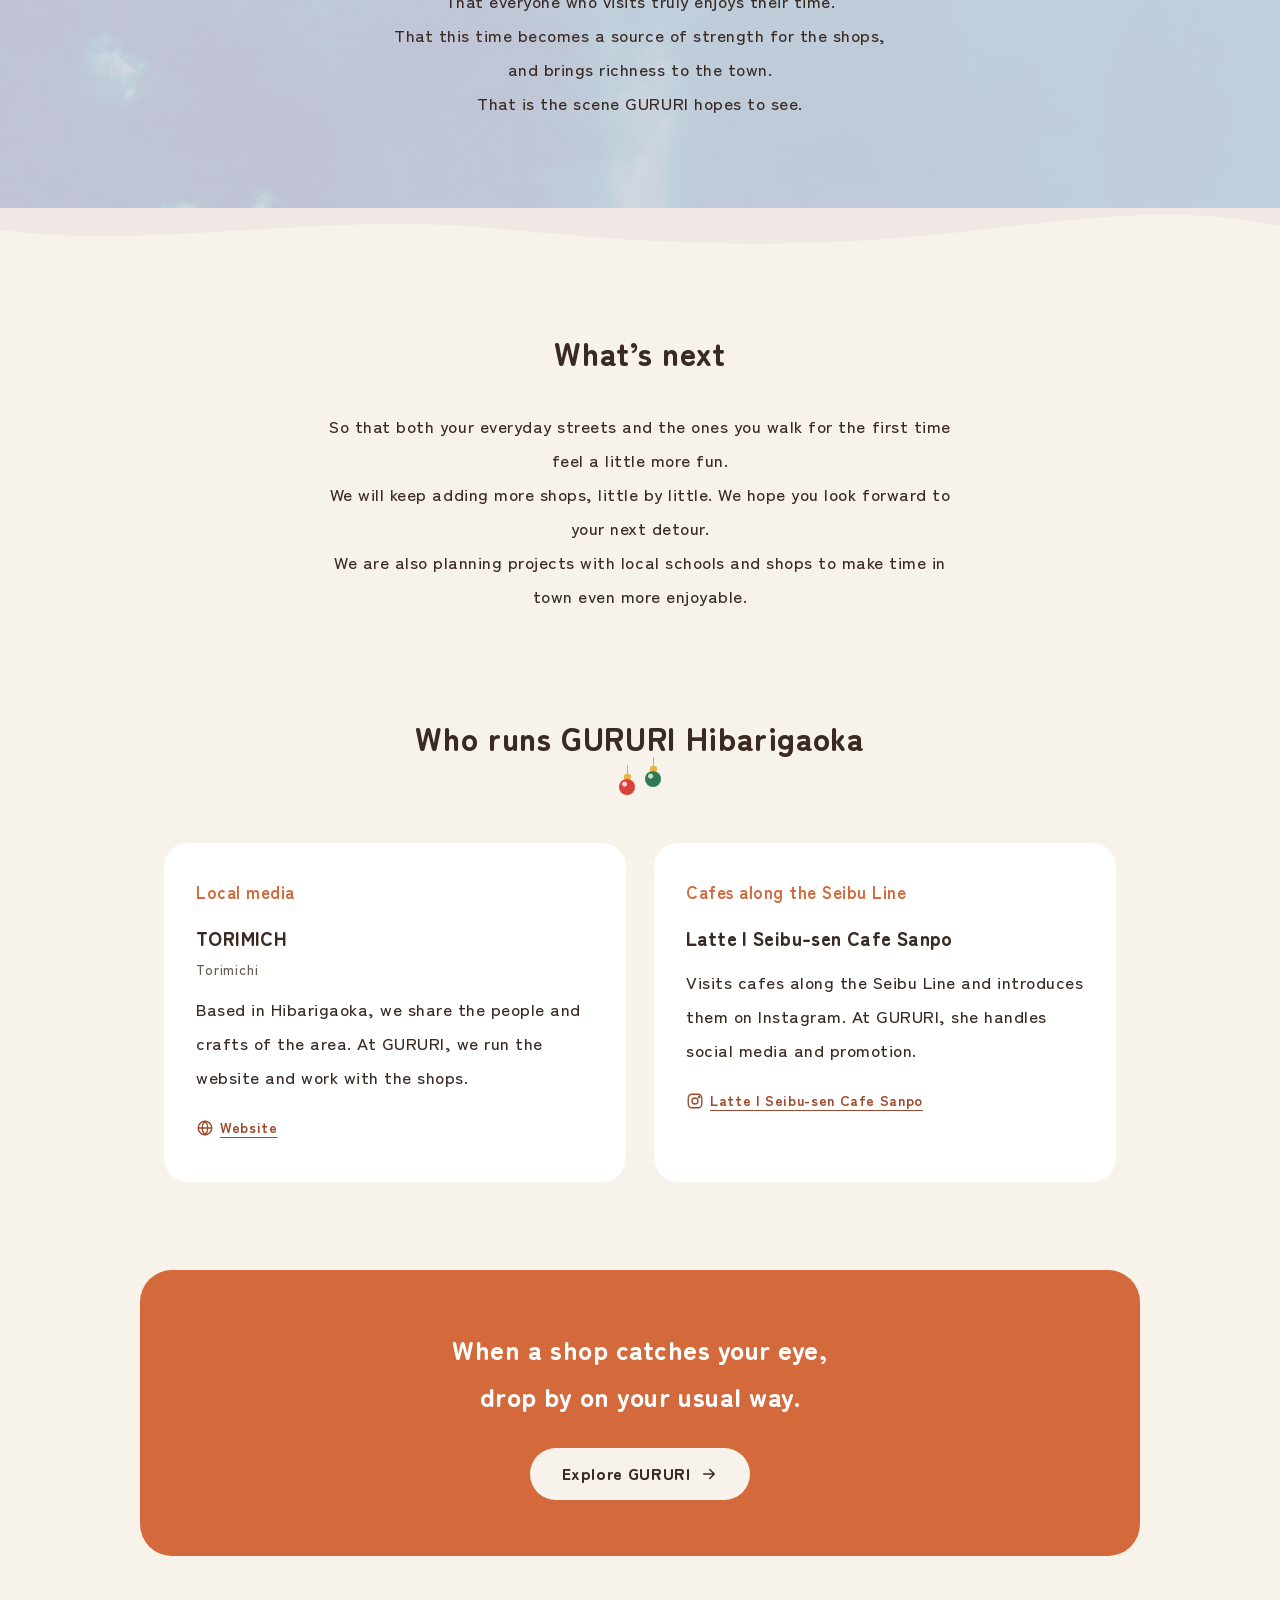
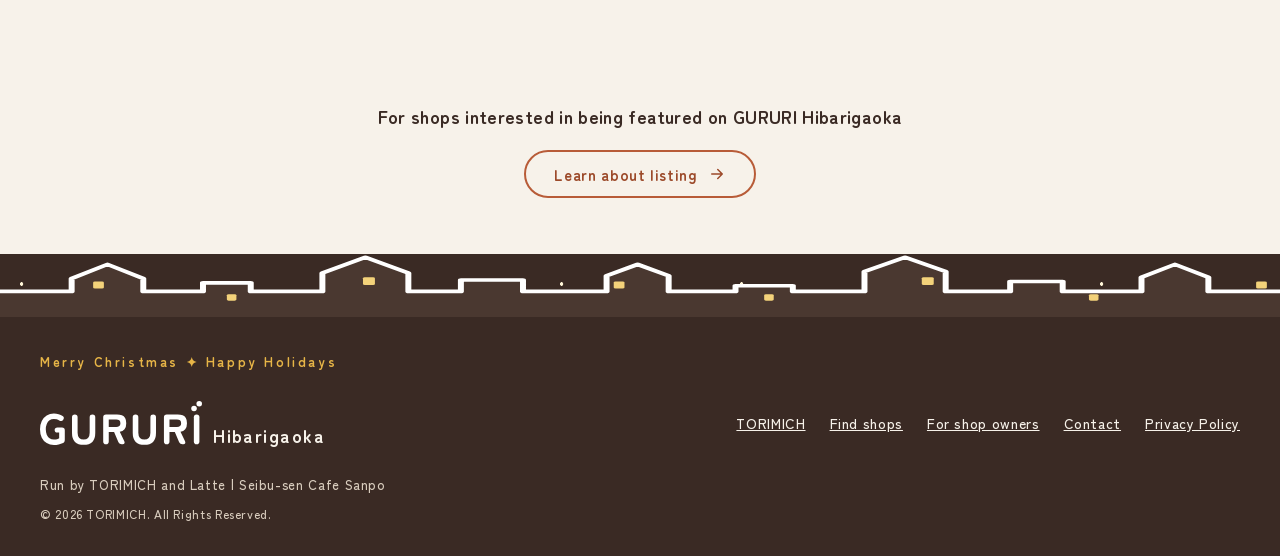
==== commit d9790778: "Add files via upload" ====
--- a/concept.html
+++ b/concept.html
@@ -28,8 +28,8 @@
 <link rel="preconnect" href="https://fonts.googleapis.com">
 <link rel="preconnect" href="https://fonts.gstatic.com" crossorigin>
 <link rel="stylesheet" href="https://fonts.googleapis.com/css2?family=Zen+Maru+Gothic:wght@500;700;900&family=Zen+Kaku+Gothic+New:wght@400;500;700&display=swap">
-<link rel="stylesheet" href="style.css?v=20261127b">
-<link rel="stylesheet" href="season.css?v=20261127b">
+<link rel="stylesheet" href="style.css?v=20261127f">
+<link rel="stylesheet" href="season.css?v=20261127f">
 </head>
 <body data-page="concept">
 
@@ -176,9 +176,9 @@
 <small>© 2026 TORIMICH. All Rights Reserved.</small>
 </footer>
 
-<script src="config.js?v=20261127b"></script>
-<script src="i18n.js?v=20261127b"></script>
-<script src="app.js?v=20261127b"></script>
-<script src="season.js?v=20261127b"></script>
+<script src="config.js?v=20261127f"></script>
+<script src="i18n.js?v=20261127f"></script>
+<script src="app.js?v=20261127f"></script>
+<script src="season.js?v=20261127f"></script>
 </body>
 </html>
--- a/style.css
+++ b/style.css
@@ -731,3 +731,38 @@
 .scope-bar.is-widened{border-color:#5E9A4E;background:#EEF4EA;color:var(--ink)}
 .scope-bar.is-widened .scope-x{border-color:var(--ink);color:var(--ink)}
 .empty .empty-scope{margin:-4px auto 14px;font-size:14px;color:var(--terra-dk);font-weight:700}
+
+/* 2026-11-27 G指示：余白と、クーポンのスイッチを1行に */
+.shops{padding-top:28px;padding-bottom:56px}
+.cp-banner{margin-bottom:24px}
+.cp-banner-t small{line-height:1.5}
+.cp-banner-t small{font-size:12.5px;letter-spacing:.02em;word-break:keep-all;overflow-wrap:anywhere}
+.cp-banner-t small.cp-banner-go-t{font-size:12px;opacity:.85}
+.grid:empty{display:none}
+.more-wrap:has(> [hidden]){display:none}
+.empty{margin-top:4px}
+#shop-scope2{margin-bottom:20px}
+.chip-coupon{white-space:nowrap;letter-spacing:.02em;max-width:100%}
+.chip-coupon .sw{flex:none;white-space:nowrap}
+@media (max-width:720px){
+  .shops{padding-top:20px;padding-bottom:28px}
+  .band-ig{padding-top:24px}
+  .cp-banner{padding:14px 16px;gap:12px}
+  .cp-banner{margin-bottom:20px}
+  .chip-coupon{gap:8px;padding-left:14px;font-size:13px}
+  .chip-coupon .sw{padding:3px 8px 3px 3px;font-size:12px}
+  .chip-coupon[aria-checked="true"] .sw{padding:3px 3px 3px 8px}
+}
+
+/* 2026-11-27 夕 G指示：見つからないときの案内に、ゆったりとした間を（詰めすぎない） */
+#shop-scope2{margin-bottom:36px}
+.empty .empty-msg{margin-bottom:22px;line-height:1.9}
+.empty .empty-all{margin-bottom:4px}
+.empty .empty-try{margin:40px 0 14px}
+.empty .empty-sug{gap:10px;max-width:520px;margin:0 auto}
+.cp-banner-t{gap:4px}
+
+/* 「割引やサービスなどが受け取れます」は、スマホでも1行に（2026-11-27 G指示） */
+.cp-banner-t small{white-space:nowrap}
+@media (max-width:400px){.cp-banner-t small{font-size:12px;letter-spacing:0}}
+@media (max-width:340px){.cp-banner{padding:12px 12px;gap:10px}.cp-banner-ic{width:28px;height:28px}.cp-banner-t small{font-size:11px}}
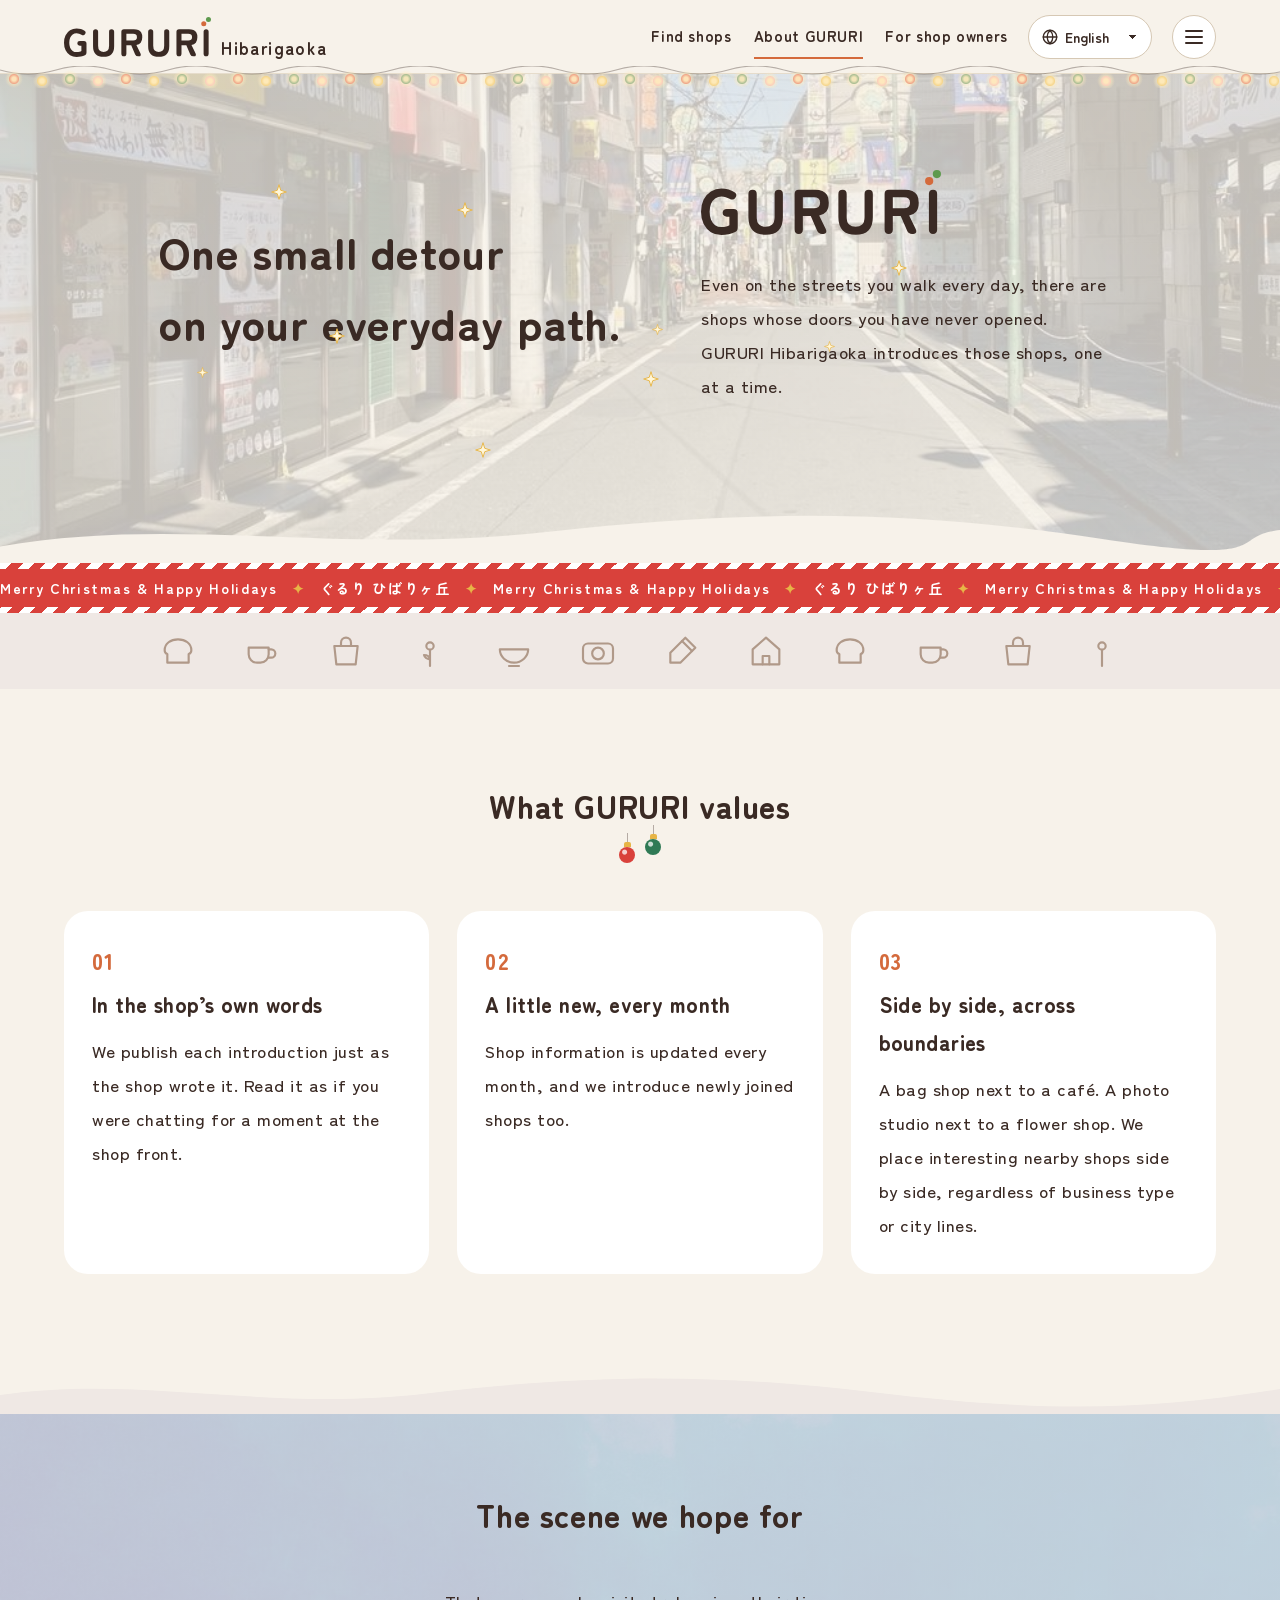
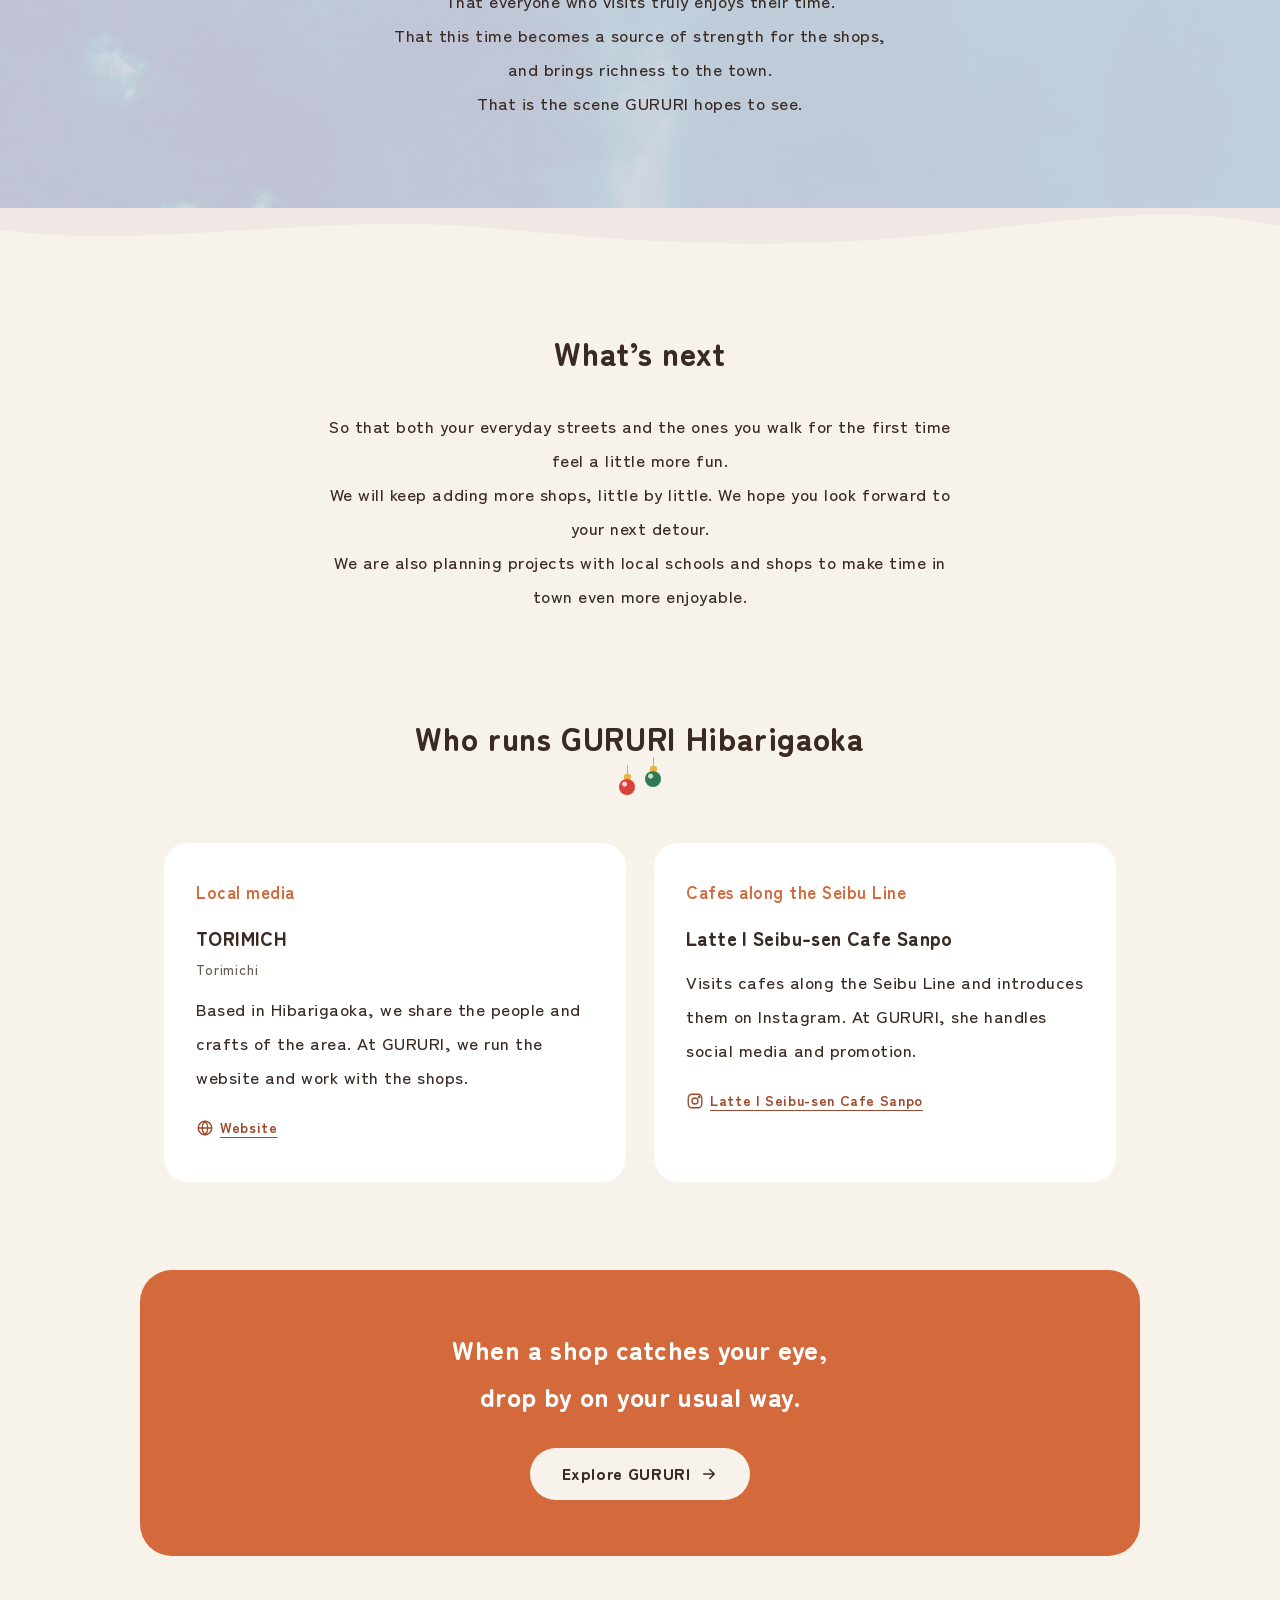
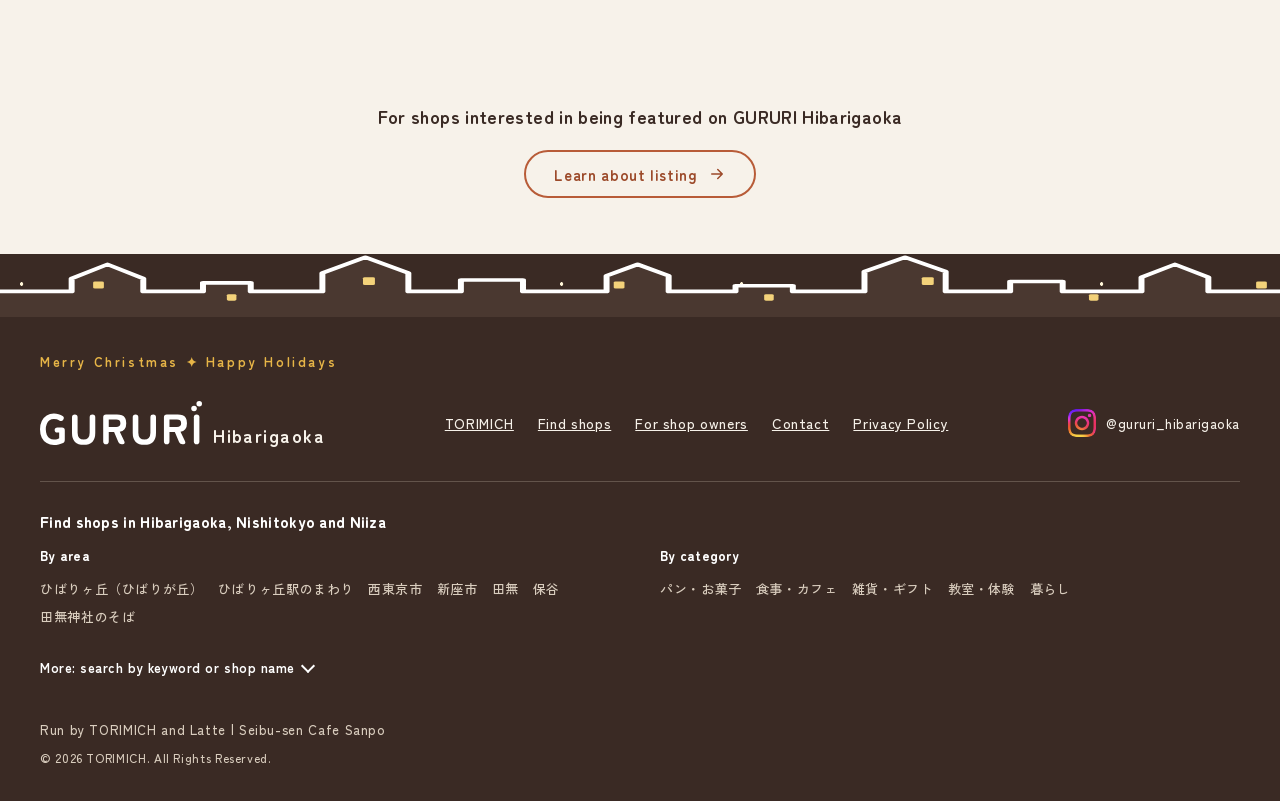
==== commit 262f9830: "Add files via upload" ====
--- a/concept.html
+++ b/concept.html
@@ -11,7 +11,7 @@
 </script>
 <meta charset="utf-8">
 <meta name="viewport" content="width=device-width, initial-scale=1">
-<title>ぐるりについて｜ぐるり ひばりヶ丘</title>
+<title>ぐるりについて｜ひばりヶ丘・西東京市・新座市のお店をつなぐ地域メディア｜ぐるり ひばりヶ丘</title>
 <meta name="description" content="毎日通る道にも、まだ扉を開けたことのないお店があります。ぐるりは、そんなお店をひとつずつ紹介しているページです。">
 <meta property="og:title" content="ぐるりについて｜ぐるり ひばりヶ丘">
 <meta property="og:description" content="毎日通る道にも、まだ扉を開けたことのないお店があります。ぐるりは、そんなお店をひとつずつ紹介しているページです。">
@@ -28,8 +28,8 @@
 <link rel="preconnect" href="https://fonts.googleapis.com">
 <link rel="preconnect" href="https://fonts.gstatic.com" crossorigin>
 <link rel="stylesheet" href="https://fonts.googleapis.com/css2?family=Zen+Maru+Gothic:wght@500;700;900&family=Zen+Kaku+Gothic+New:wght@400;500;700&display=swap">
-<link rel="stylesheet" href="style.css?v=20261127f">
-<link rel="stylesheet" href="season.css?v=20261127f">
+<link rel="stylesheet" href="style.css?v=20261128c">
+<link rel="stylesheet" href="season.css?v=20261128c">
 </head>
 <body data-page="concept">
 
@@ -171,14 +171,30 @@
 <a href="contact.html" data-i18n="menu.contact">お問い合わせ</a>
 <a href="privacy.html" data-i18n="nav.privacy">プライバシーポリシー</a>
 </nav>
-</div>
+<a class="ft-ig" href="https://ykt5da.s.gy/insta-gururi" data-link="instagram" target="_blank" rel="noopener" aria-label="ぐるり ひばりヶ丘のInstagram（新しいタブで開きます）"><img src="assets/instagram.png" width="28" height="28" alt="" loading="lazy"><span>@gururi_hibarigaoka</span></a>
+</div>
+<section class="ft-find" aria-labelledby="ft-find-h">
+<h2 id="ft-find-h" data-i18n="ftf.h">ひばりヶ丘・西東京市・新座市のお店を、<br class="sp-br">ぐるりでさがす</h2>
+<div class="ft-cols">
+<div><h3 data-i18n="ftf.area">まちから</h3><ul><li><a href="index.html?q=%E3%81%B2%E3%81%B0%E3%82%8A%E3%83%B6%E4%B8%98#shops">ひばりヶ丘（ひばりが丘）</a></li><li><a href="index.html?q=%E3%81%B2%E3%81%B0%E3%82%8A%E3%83%B6%E4%B8%98%E9%A7%85#shops">ひばりヶ丘駅のまわり</a></li><li><a href="index.html?q=%E8%A5%BF%E6%9D%B1%E4%BA%AC%E5%B8%82#shops">西東京市</a></li><li><a href="index.html?q=%E6%96%B0%E5%BA%A7%E5%B8%82#shops">新座市</a></li><li><a href="index.html?q=%E7%94%B0%E7%84%A1#shops">田無</a></li><li><a href="index.html?q=%E4%BF%9D%E8%B0%B7#shops">保谷</a></li><li><a href="index.html?q=%E7%94%B0%E7%84%A1%E7%A5%9E%E7%A4%BE#shops">田無神社のそば</a></li></ul></div>
+<div><h3 data-i18n="ftf.genre">ジャンルから</h3><ul><li><a href="index.html?genre=%E3%83%91%E3%83%B3%E3%83%BB%E3%81%8A%E8%8F%93%E5%AD%90#shops">パン・お菓子</a></li><li><a href="index.html?genre=%E9%A3%9F%E4%BA%8B%E3%83%BB%E3%82%AB%E3%83%95%E3%82%A7#shops">食事・カフェ</a></li><li><a href="index.html?genre=%E9%9B%91%E8%B2%A8%E3%83%BB%E3%82%AE%E3%83%95%E3%83%88#shops">雑貨・ギフト</a></li><li><a href="index.html?genre=%E6%95%99%E5%AE%A4%E3%83%BB%E4%BD%93%E9%A8%93#shops">教室・体験</a></li><li><a href="index.html?genre=%E6%9A%AE%E3%82%89%E3%81%97#shops">暮らし</a></li></ul></div>
+</div>
+<details class="ft-more">
+<summary><span data-i18n="ftf.more">ことばや、お店の名前からもさがす</span></summary>
+<p class="ft-find-p" data-i18n="ftf.p">ぐるり ひばりヶ丘は、ひばりヶ丘（ひばりが丘）駅のまわりと、西東京市・新座市の、カフェ・パン屋・焼き菓子・雑貨・教室など、暮らしのそばにあるお店を、お店の方の言葉で紹介しています。</p>
+<div class="ft-cols">
+<div class="ft-words"><h3 data-i18n="ftf.words">ことばから</h3><ul><li><a href="index.html?q=%E3%82%AB%E3%83%95%E3%82%A7#shops">カフェ</a></li><li><a href="index.html?q=%E3%83%A9%E3%83%B3%E3%83%81#shops">ランチ</a></li><li><a href="index.html?q=%E3%83%91%E3%83%B3%E5%B1%8B#shops">パン屋</a></li><li><a href="index.html?q=%E3%83%99%E3%83%BC%E3%82%B0%E3%83%AB#shops">ベーグル</a></li><li><a href="index.html?q=%E7%B1%B3%E7%B2%89%E3%83%91%E3%83%B3#shops">米粉パン</a></li><li><a href="index.html?q=%E7%84%BC%E3%81%8D%E8%8F%93%E5%AD%90#shops">焼き菓子</a></li><li><a href="index.html?q=%E3%82%B9%E3%82%A4%E3%83%BC%E3%83%84#shops">スイーツ</a></li><li><a href="index.html?q=%E3%81%9F%E3%81%84%E7%84%BC%E3%81%8D#shops">たい焼き</a></li><li><a href="index.html?q=%E3%82%B3%E3%83%BC%E3%83%92%E3%83%BC#shops">コーヒー</a></li><li><a href="index.html?q=%E8%87%AA%E5%AE%B6%E7%84%99%E7%85%8E%E7%8F%88%E7%90%B2#shops">自家焙煎珈琲</a></li><li><a href="index.html?q=%E7%99%BA%E9%85%B5%E3%83%A9%E3%83%B3%E3%83%81#shops">発酵ランチ</a></li><li><a href="index.html?q=%E8%B1%9A%E6%B1%81#shops">豚汁</a></li><li><a href="index.html?q=%E3%82%B8%E3%83%93%E3%82%A8#shops">ジビエ</a></li><li><a href="index.html?q=%E3%83%AC%E3%82%B9%E3%83%88%E3%83%A9%E3%83%B3#shops">レストラン</a></li><li><a href="index.html?q=%E3%81%8A%E9%85%92#shops">お酒</a></li><li><a href="index.html?q=%E3%82%B8%E3%82%A7%E3%83%A9%E3%83%BC%E3%83%88#shops">ジェラート</a></li><li><a href="index.html?q=%E9%87%8E%E8%8F%9C#shops">野菜</a></li><li><a href="index.html?q=%E3%83%86%E3%82%A4%E3%82%AF%E3%82%A2%E3%82%A6%E3%83%88#shops">テイクアウト</a></li><li><a href="index.html?q=%E3%82%A2%E3%83%AC%E3%83%AB%E3%82%AE%E3%83%BC#shops">アレルギー</a></li><li><a href="index.html?q=%E3%83%B4%E3%82%A3%E3%83%BC%E3%82%AC%E3%83%B3#shops">ヴィーガン</a></li><li><a href="index.html?q=%E9%9B%91%E8%B2%A8#shops">雑貨</a></li><li><a href="index.html?q=%E3%82%AE%E3%83%95%E3%83%88#shops">ギフト</a></li><li><a href="index.html?q=%E3%81%8B%E3%81%B0%E3%82%93#shops">かばん</a></li><li><a href="index.html?q=%E5%B8%86%E5%B8%83%E3%83%90%E3%83%83%E3%82%B0#shops">帆布バッグ</a></li><li><a href="index.html?q=%E9%9D%B4#shops">靴</a></li><li><a href="index.html?q=%E8%8A%B1#shops">花・フラワー</a></li><li><a href="index.html?q=%E3%82%A2%E3%82%AF%E3%82%BB%E3%82%B5%E3%83%AA%E3%83%BC#shops">アクセサリー</a></li><li><a href="index.html?q=%E3%83%8F%E3%83%B3%E3%83%89%E3%83%A1%E3%82%A4%E3%83%89#shops">ハンドメイド</a></li><li><a href="index.html?q=%E6%97%A5%E7%94%A8%E5%93%81#shops">日用品</a></li><li><a href="index.html?q=%E9%99%B6%E8%8A%B8%E6%95%99%E5%AE%A4#shops">陶芸教室</a></li><li><a href="index.html?q=%E6%9B%B8%E9%81%93%E6%95%99%E5%AE%A4#shops">書道教室</a></li><li><a href="index.html?q=%E7%A9%BA%E6%89%8B#shops">空手</a></li><li><a href="index.html?q=%E3%83%AF%E3%83%BC%E3%82%AF%E3%82%B7%E3%83%A7%E3%83%83%E3%83%97#shops">ワークショップ</a></li><li><a href="index.html?q=%E7%BF%92%E3%81%84%E4%BA%8B#shops">習い事</a></li><li><a href="index.html?q=%E5%86%99%E7%9C%9F%E3%82%B9%E3%82%BF%E3%82%B8%E3%82%AA#shops">写真スタジオ</a></li><li><a href="index.html?q=%E4%B8%83%E4%BA%94%E4%B8%89#shops">七五三</a></li><li><a href="index.html?q=%E7%BE%8E%E5%AE%B9%E5%AE%A4#shops">美容室</a></li><li><a href="index.html?q=%E3%83%AC%E3%83%B3%E3%82%BF%E3%82%AB%E3%83%BC#shops">レンタカー</a></li><li><a href="index.html?q=%E8%87%AA%E5%8B%95%E8%BB%8A%E4%BF%AE%E7%90%86#shops">自動車修理</a></li><li><a href="index.html?q=%E5%AD%90%E3%81%A9%E3%82%82%E9%80%A3%E3%82%8C#shops">子ども連れ</a></li><li><a href="index.html?q=%E9%A7%90%E8%BB%8A%E5%A0%B4#shops">駐車場</a></li><li><a href="index.html?q=%E3%82%AF%E3%83%BC%E3%83%9D%E3%83%B3#shops">クーポン</a></li></ul></div>
+<div class="ft-shops"><h3 data-i18n="ftf.shops">掲載中のお店</h3><ul id="ft-shop-list"><li><a href="index.html?shop=mao-chai.cafe">mao-chai.cafe</a></li><li><a href="index.html?shop=soeur">soeur</a></li><li><a href="index.html?shop=%E6%A9%8B%E6%9C%AC%E5%95%86%E5%BA%97">橋本商店</a></li><li><a href="index.html?shop=ChanQ%20Coffee">ChanQ Coffee</a></li><li><a href="index.html?shop=%E3%81%93%E3%81%AF%E3%82%8B%E3%81%B3%E3%82%88%E3%82%8A%20%E3%81%B5%E3%81%89%E3%81%A8%E3%82%B9%E3%82%BF%E3%82%B8%E3%82%AA">こはるびより ふぉとスタジオ</a></li><li><a href="index.html?shop=SoloBread">SoloBread</a></li><li><a href="index.html?shop=%E3%81%98%E3%81%B3%E3%81%88">じびえ</a></li><li><a href="index.html?shop=%E5%A2%A8%E5%BA%B5%E3%81%B2%E3%81%B0%E3%82%8A%E3%81%8C%E3%81%8A%E3%81%8B%E6%95%99%E5%AE%A4">墨庵ひばりがおか教室</a></li><li><a href="index.html?shop=%E7%B1%B3%E7%B2%89%E3%83%91%E3%83%B3%E3%81%AE%E5%BA%97%20%E3%82%B3%E3%82%A4%E3%82%AC%E3%82%AF%E3%83%9C%E4%BF%9D%E8%B0%B7%E5%BA%97">米粉パンの店 コイガクボ保谷店</a></li><li><a href="index.html?shop=%E6%AD%A3%E5%BF%83%E9%81%93%E7%A9%BA%E6%89%8B%20%E3%81%B2%E3%81%B0%E3%82%8A%E3%83%B6%E4%B8%98%E9%81%93%E5%A0%B4">正心道空手 ひばりヶ丘道場</a></li><li><a href="index.html?shop=Dream%20Share%20Atelier">Dream Share Atelier</a></li><li><a href="index.html?shop=100%E5%86%86%E3%83%AC%E3%83%B3%E3%82%BF%E3%82%AB%E3%83%BC%20%E6%96%B0%E5%BA%A7%E3%81%B2%E3%81%B0%E3%82%8A%E3%81%8C%E4%B8%98%E5%BA%97">100円レンタカー 新座ひばりが丘店</a></li><li><a href="index.html?shop=%E7%BE%8E%E5%AE%B9%E5%AE%A4%E3%83%9E%E3%82%AD%E3%82%B7%E3%83%A0">美容室マキシム</a></li><li><a href="index.html?shop=%E3%81%93%E3%82%93%E3%81%BA%E3%81%84%E9%99%B6">こんぺい陶</a></li><li><a href="index.html?shop=%E3%83%96%E3%83%BC%E3%83%A9%E3%83%B3%E3%82%B8%E3%82%A7%E3%83%AA%E3%83%BC%E3%83%BB%E3%83%93%E3%82%A2%E3%83%AA%E3%83%83%E3%83%84">ブーランジェリー・ビアリッツ</a></li><li><a href="index.html?shop=ombres%20douces">ombres douces</a></li><li><a href="index.html?shop=%E6%89%8B%E5%89%B5%E3%82%8A%E3%81%8B%E3%81%B0%E3%82%93%E5%B7%A5%E6%88%BF%E3%82%AF%E3%83%A9%E3%82%AF%E3%83%95">手創りかばん工房クラクフ</a></li><li><a href="index.html?shop=%E7%A8%B2%E6%AF%9B%E5%B1%8B">稲毛屋</a></li><li><a href="index.html?shop=DAICHI%20cafe">DAICHI cafe</a></li><li><a href="index.html?shop=ANNE%E2%80%99S%20GARDEN">ANNE’S GARDEN</a></li><li><a href="index.html?shop=%E9%A2%A8%E8%96%AB%E3%82%8B%E7%A5%9E%E7%A4%BE%E3%81%AA%E3%81%8A%E3%81%8D%E3%81%A1">風薫る神社なおきち</a></li><li><a href="index.html?shop=C-Porte">C-Porte</a></li><li><a href="index.html?shop=Cafe%20Restaurant%20LaVet">Cafe Restaurant LaVet</a></li><li><a href="index.html?shop=%E3%81%AA%E3%81%A3%E3%81%A1%E3%82%83%E3%82%93%E3%81%A1%EF%BD%9C%E3%81%94%E3%81%A1%E3%81%9D%E3%81%86%E8%B1%9A%E6%B1%81%E3%81%AE%E3%82%AB%E3%83%95%E3%82%A7">なっちゃんち｜ごちそう豚汁のカフェ</a></li><li><a href="index.html?shop=%E6%97%A5%E7%94%A8%E5%93%81%E8%8C%B6%E5%B1%8B%20%E3%81%9F%E3%81%84%E3%82%84%E3%81%8E">日用品茶屋 たいやぎ</a></li></ul></div>
+</div>
+</details>
+</section>
 <p class="ft-op" data-i18n="ft.op">運営：<span class="nw">TORIMICH（通り道）</span>・<span class="nw">ラテさん｜</span><span class="nw">西武線カフェさんぽ</span></p>
 <small>© 2026 TORIMICH. All Rights Reserved.</small>
 </footer>
 
-<script src="config.js?v=20261127f"></script>
-<script src="i18n.js?v=20261127f"></script>
-<script src="app.js?v=20261127f"></script>
-<script src="season.js?v=20261127f"></script>
+<script src="config.js?v=20261128c"></script>
+<script src="i18n.js?v=20261128c"></script>
+<script src="app.js?v=20261128c"></script>
+<script src="season.js?v=20261128c"></script>
 </body>
 </html>
--- a/style.css
+++ b/style.css
@@ -766,3 +766,39 @@
 .cp-banner-t small{white-space:nowrap}
 @media (max-width:400px){.cp-banner-t small{font-size:12px;letter-spacing:0}}
 @media (max-width:340px){.cp-banner{padding:12px 12px;gap:10px}.cp-banner-ic{width:28px;height:28px}.cp-banner-t small{font-size:11px}}
+
+/* 検索エンジン向け（2026-11-28）：見出し（h1）の小さな一行と、フッターの「お店をさがす」案内 */
+.hero-copy h1{display:flex;flex-direction:column;align-items:center;gap:.25em}
+.hero-copy h1 .h1-kicker{font-size:max(11px,.34em);font-weight:700;letter-spacing:.06em;color:var(--terra-dk);line-height:1.4}
+.hero-copy h1 .h1-copy{display:block}
+@media (max-width:720px){.hero-copy h1 .h1-kicker{font-size:10.5px;letter-spacing:.03em}}
+.ft-find{max-width:1200px;margin:36px auto 0;padding-top:28px;border-top:1px solid rgba(217,205,190,.25)}
+.ft-find h2{font-size:17px;line-height:1.6;letter-spacing:.06em;margin:0 0 10px;color:#fff}
+.ft-find-p{font-size:13px;line-height:1.9;color:#D9CDBE;margin:0 0 24px;max-width:46em}
+.ft-cols{display:grid;grid-template-columns:repeat(auto-fit,minmax(220px,1fr));gap:24px 40px}
+.ft-cols h3{font-size:13px;letter-spacing:.08em;color:#fff;margin:0 0 10px}
+.ft-cols ul{list-style:none;margin:0;padding:0;display:flex;flex-wrap:wrap;gap:6px 14px;font-size:13px;line-height:1.7}
+.ft-cols a{color:#D9CDBE;text-decoration:none;border-bottom:1px solid transparent}
+.ft-cols a:hover,.ft-cols a:focus-visible{color:#fff;border-bottom-color:currentColor}
+.ft-words,.ft-shops{grid-column:1/-1}
+@media (max-width:720px){.ft-find h2{font-size:15px}.ft-cols{gap:20px}.ft-cols ul{gap:4px 12px}}
+
+/* フッターのお店さがし：ことば・お店の名前は、押すと開く（2026-11-28・A案） */
+.ft-find h2{font-size:15px}
+.ft-find > .ft-cols{gap:16px 40px}
+.ft-more{margin-top:18px}
+.ft-more summary{display:inline-flex;align-items:center;gap:8px;min-height:44px;cursor:pointer;list-style:none;font-size:13px;font-weight:700;color:#fff;letter-spacing:.04em}
+.ft-more summary::-webkit-details-marker{display:none}
+.ft-more summary::after{content:"";width:8px;height:8px;border-right:2px solid currentColor;border-bottom:2px solid currentColor;transform:rotate(45deg);margin-top:-4px;transition:transform .2s}
+.ft-more[open] summary::after{transform:rotate(-135deg);margin-top:4px}
+.ft-more .ft-find-p{margin:8px 0 18px}
+.ft-more .ft-cols{gap:18px 40px}
+.ft-find .ft-words,.ft-find .ft-shops{grid-column:1/-1}
+@media (max-width:720px){.ft-find{margin-top:28px;padding-top:22px}.ft-find h2{font-size:14px}}
+
+/* フッターの Instagram（2026-11-28） */
+.ft-ig{display:inline-flex;align-items:center;gap:10px;min-height:44px;color:var(--kinari);font-size:13px;letter-spacing:.04em;text-decoration:none}
+.ft-ig img{width:28px;height:28px;border-radius:8px;flex:none}
+.ft-ig:hover span,.ft-ig:focus-visible span{text-decoration:underline}
+@media (min-width:721px){.ft-in{align-items:center}.ft-ig{order:3}}
+@media (max-width:720px){.ft-ig{margin-top:-4px}}
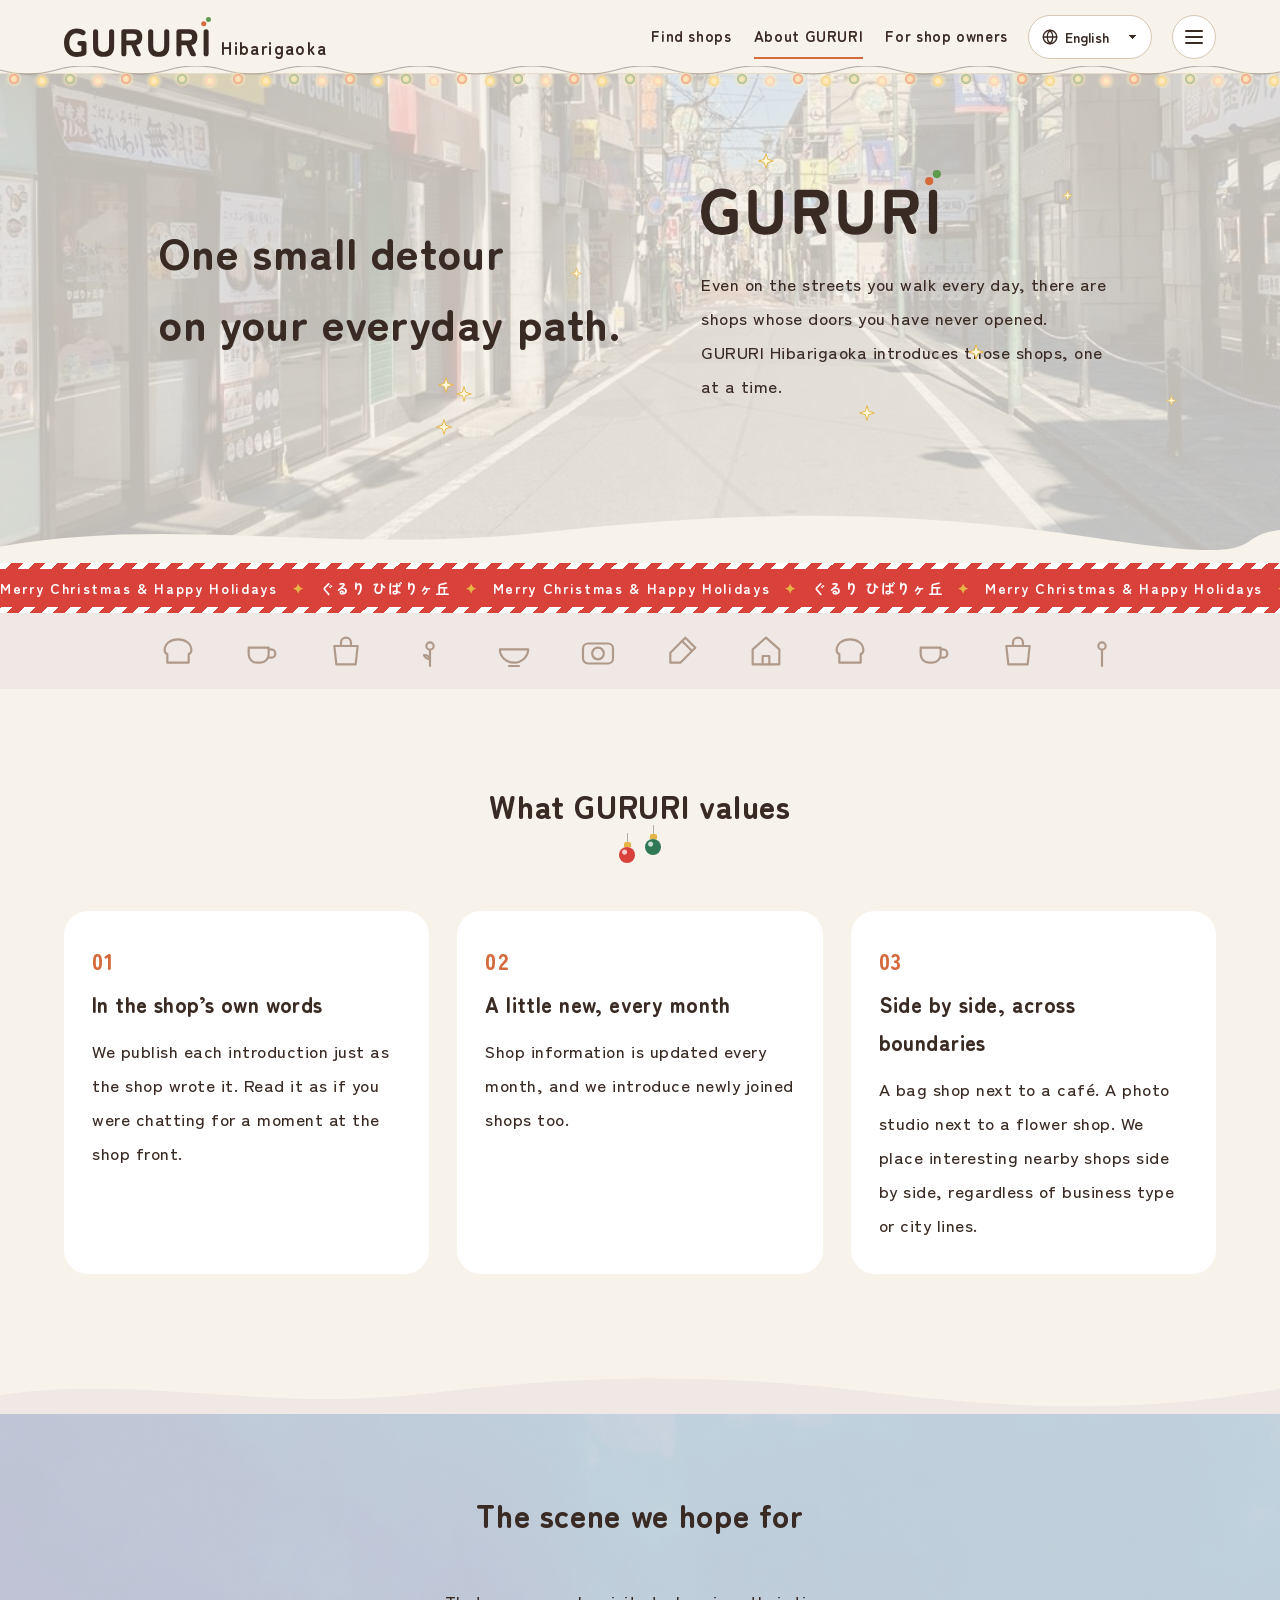
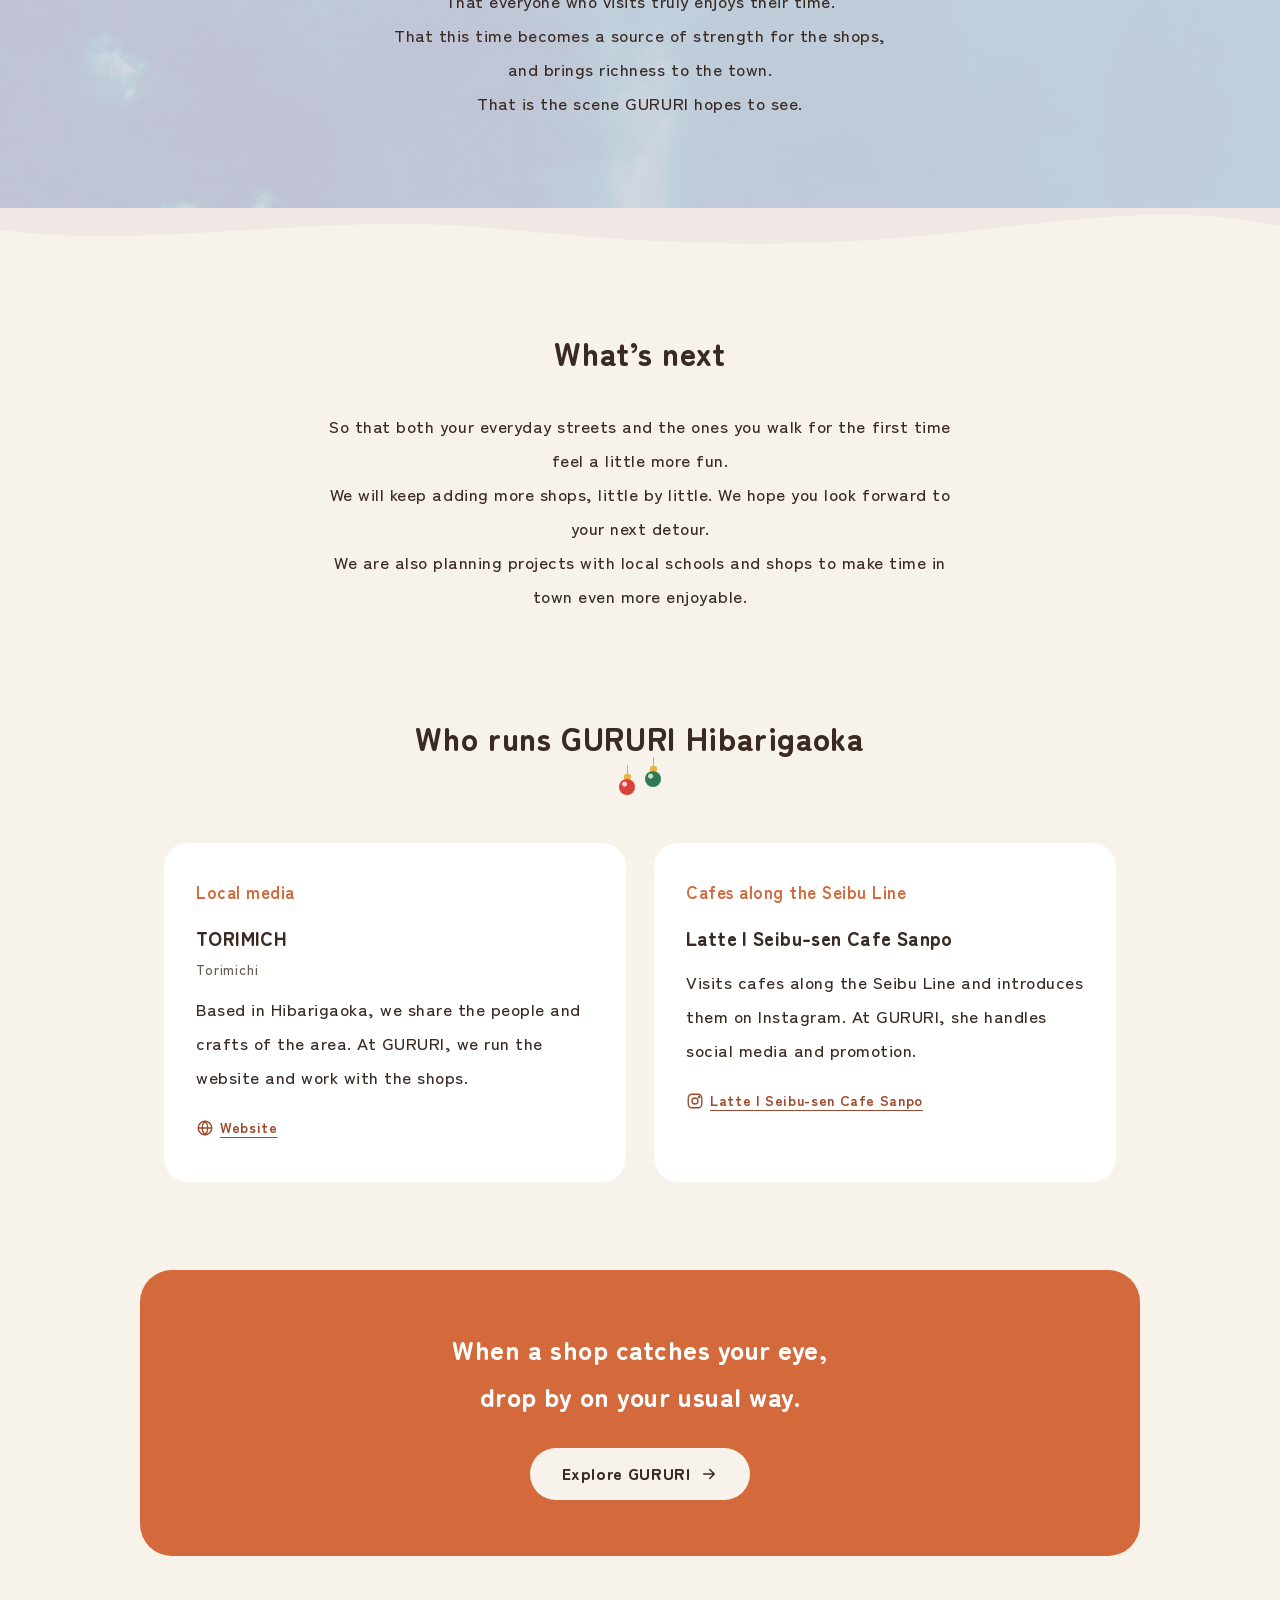
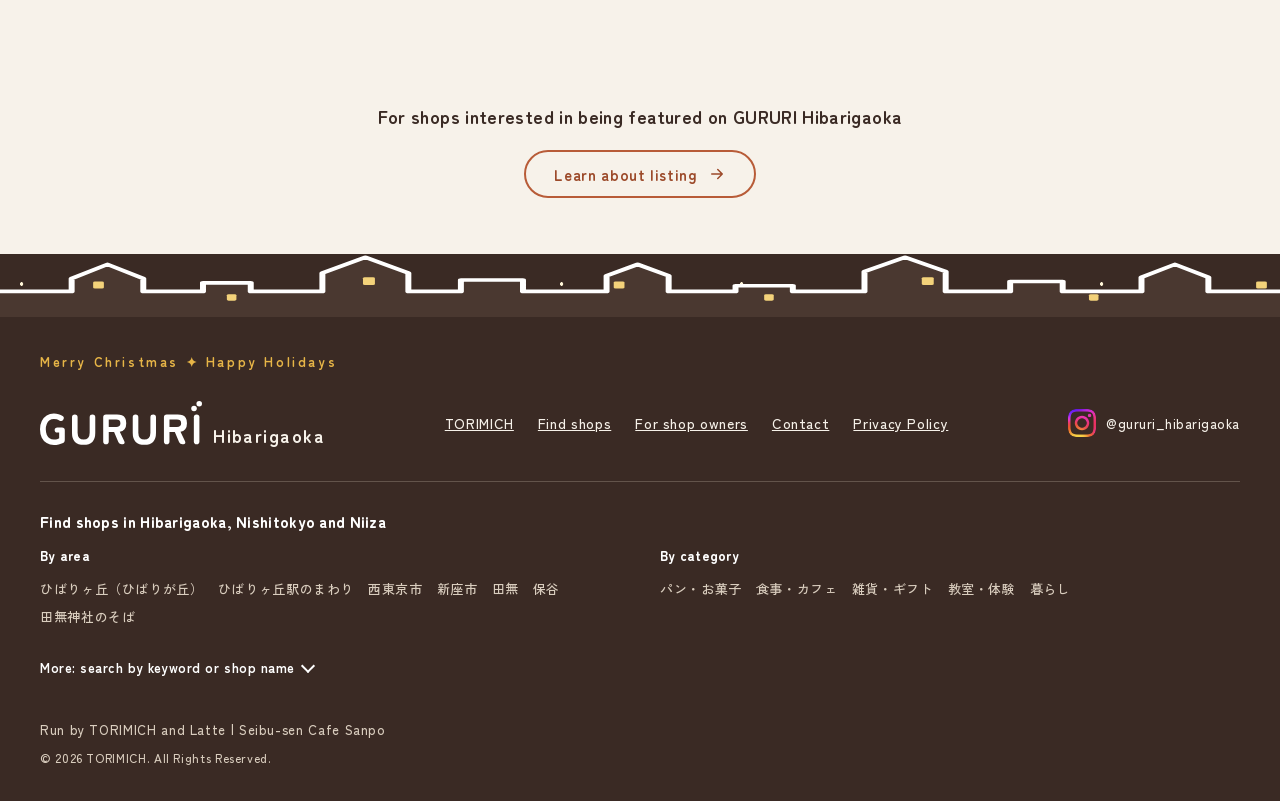
==== commit 018a837d: "Add files via upload" ====
--- a/concept.html
+++ b/concept.html
@@ -195,6 +195,6 @@
 <script src="config.js?v=20261128c"></script>
 <script src="i18n.js?v=20261128c"></script>
 <script src="app.js?v=20261128c"></script>
-<script src="season.js?v=20261128c"></script>
+<script src="season.js?v=20261128d"></script>
 </body>
 </html>
